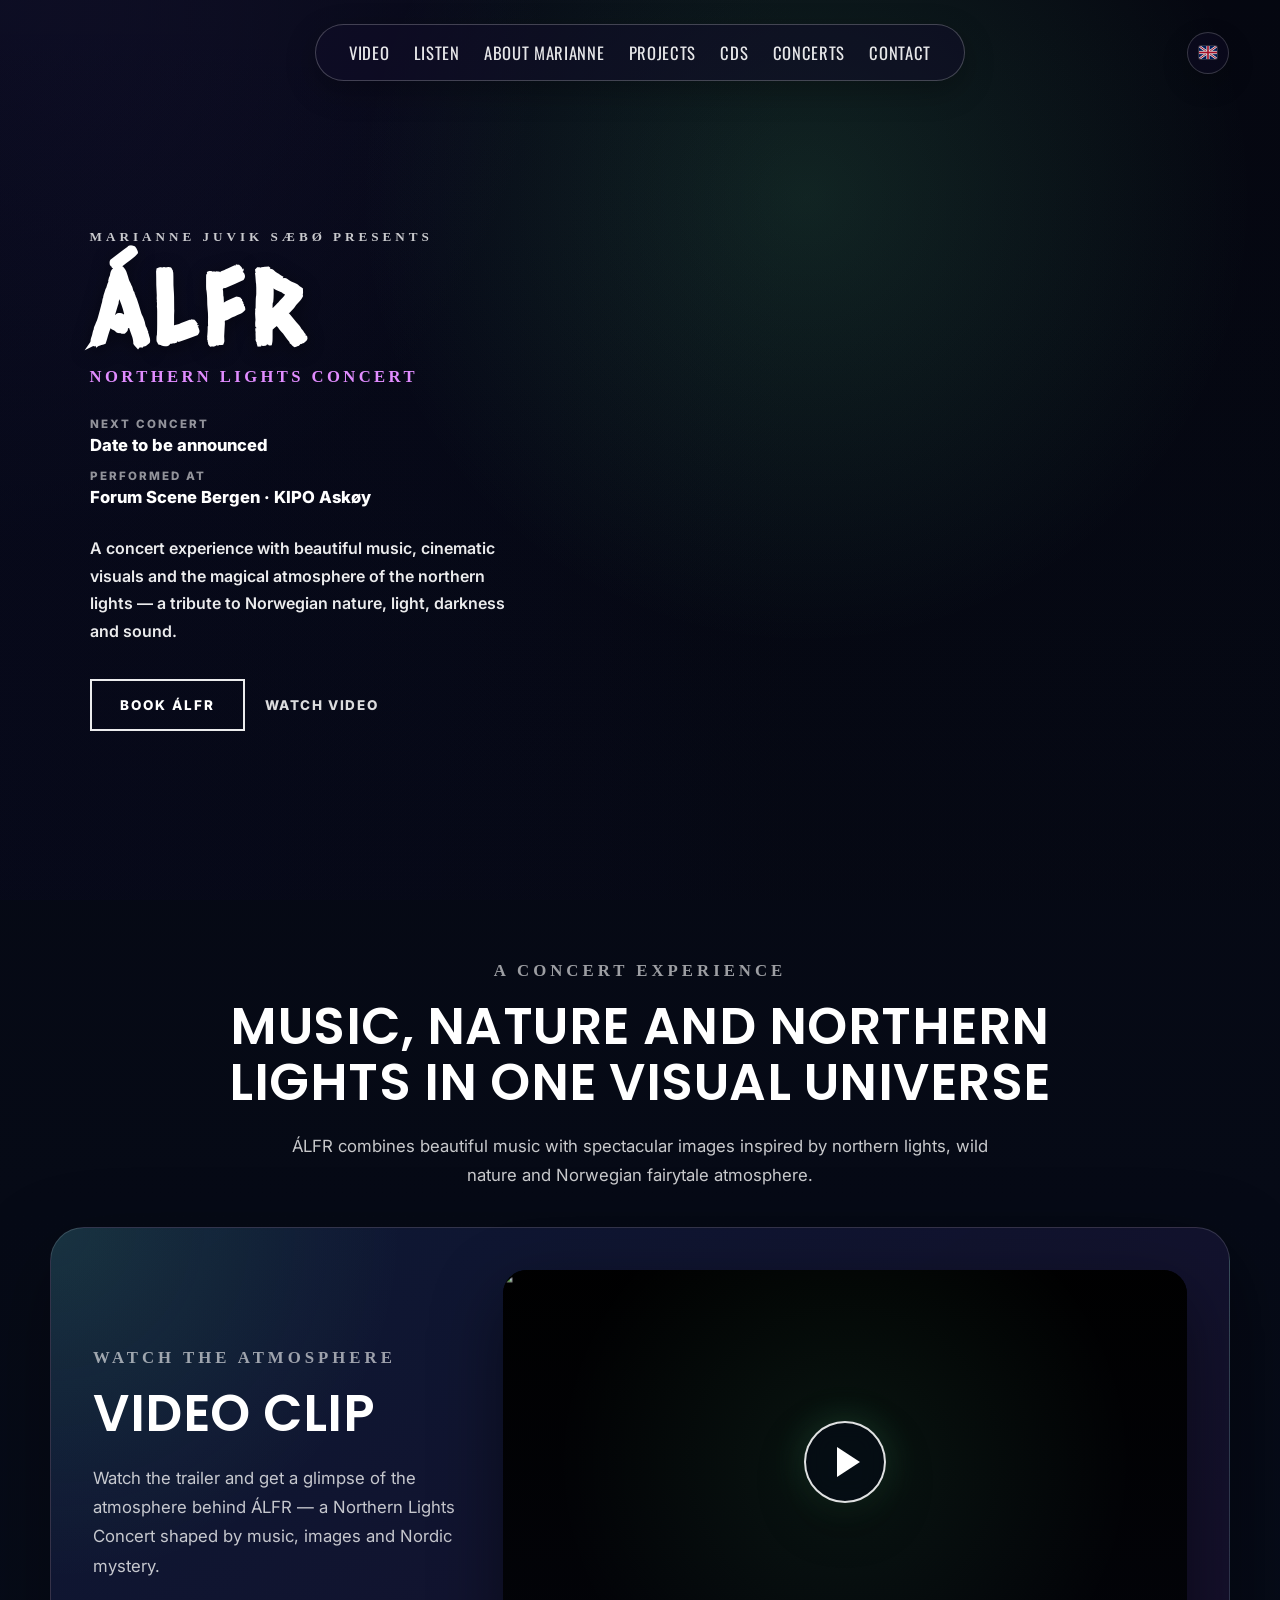
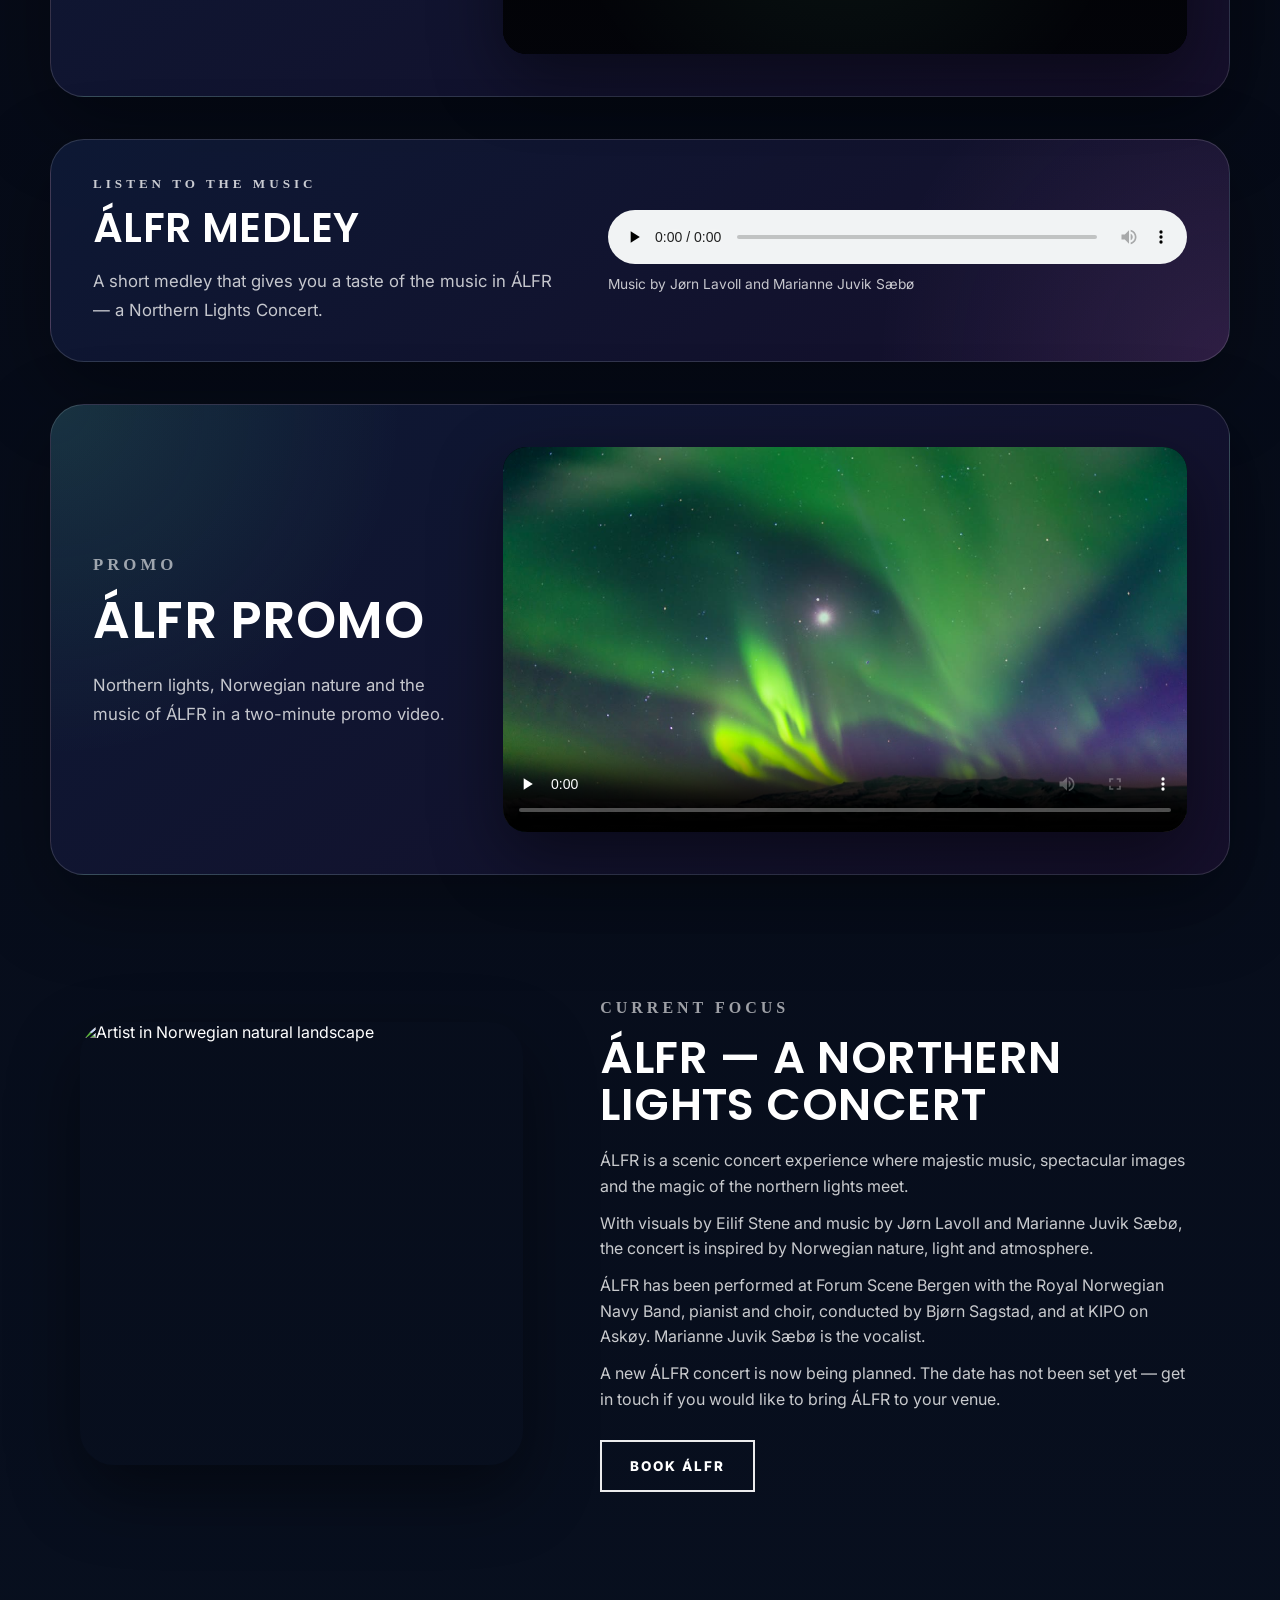
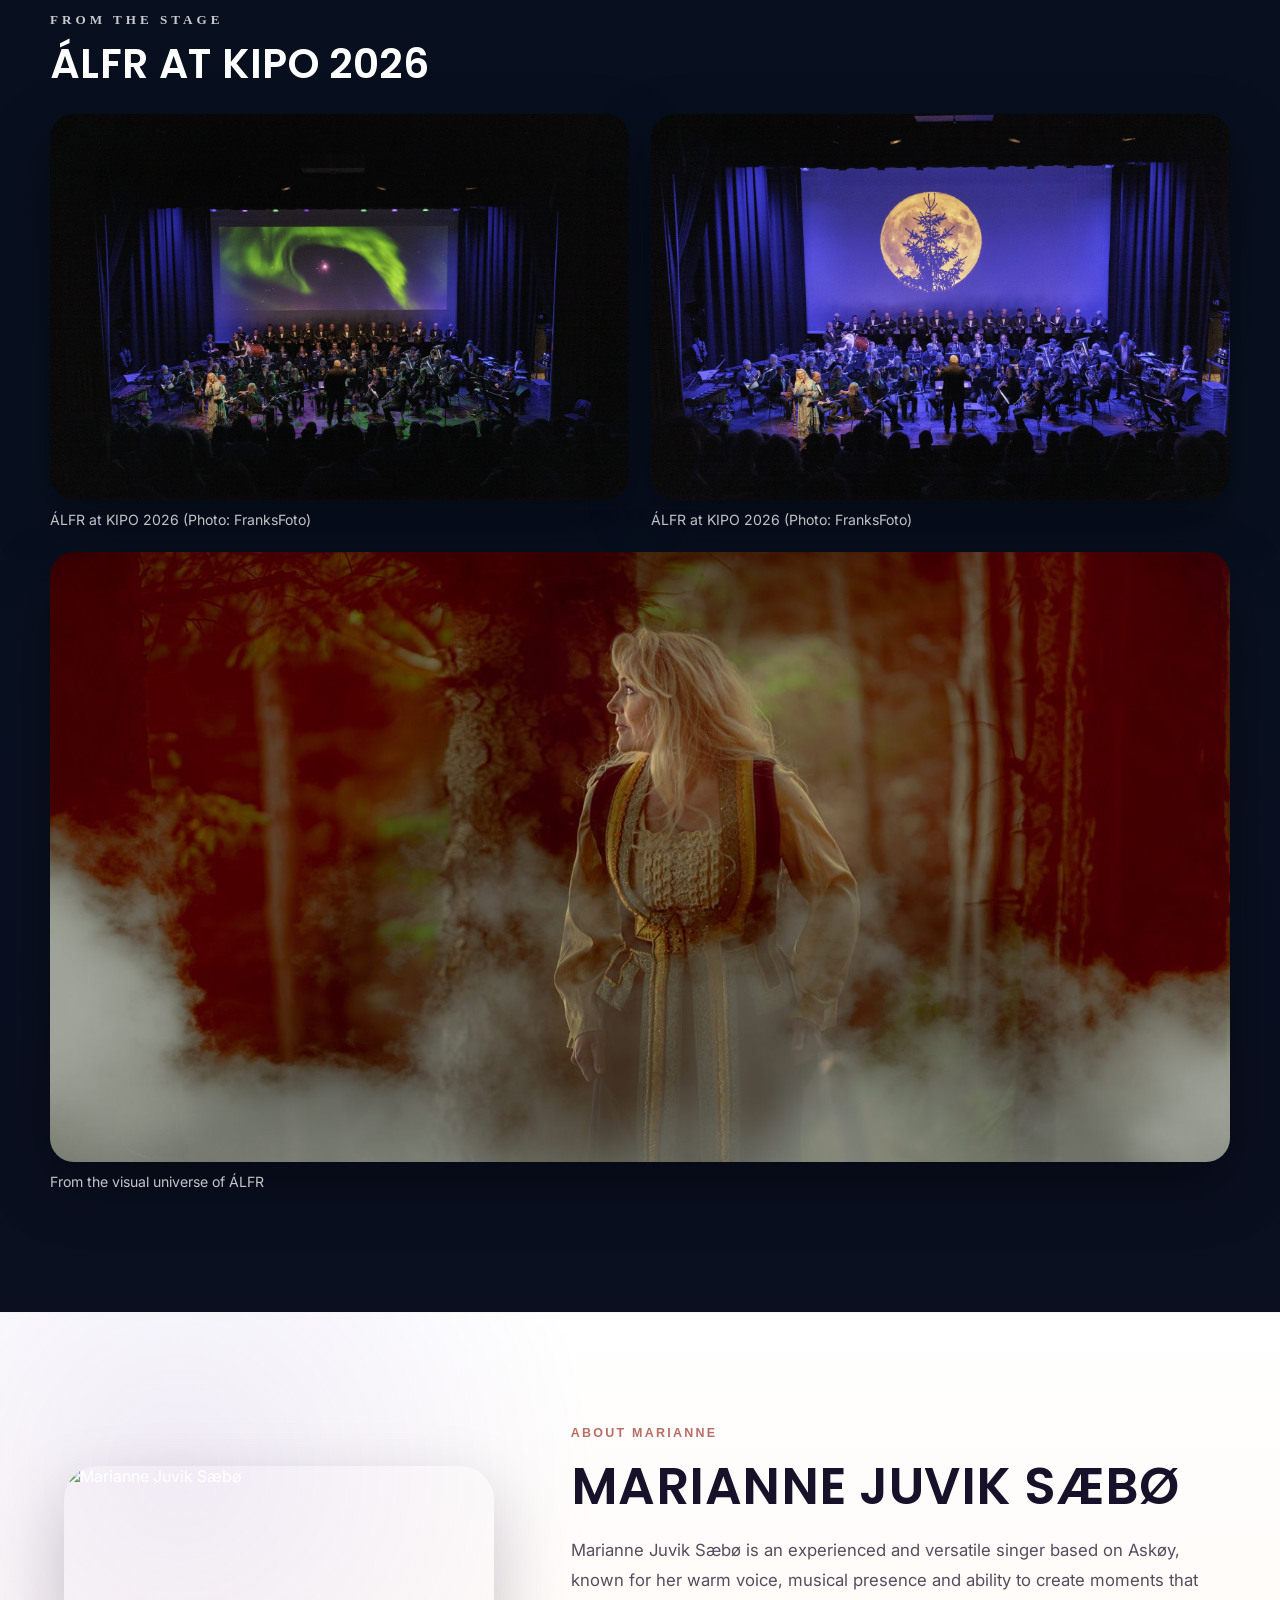
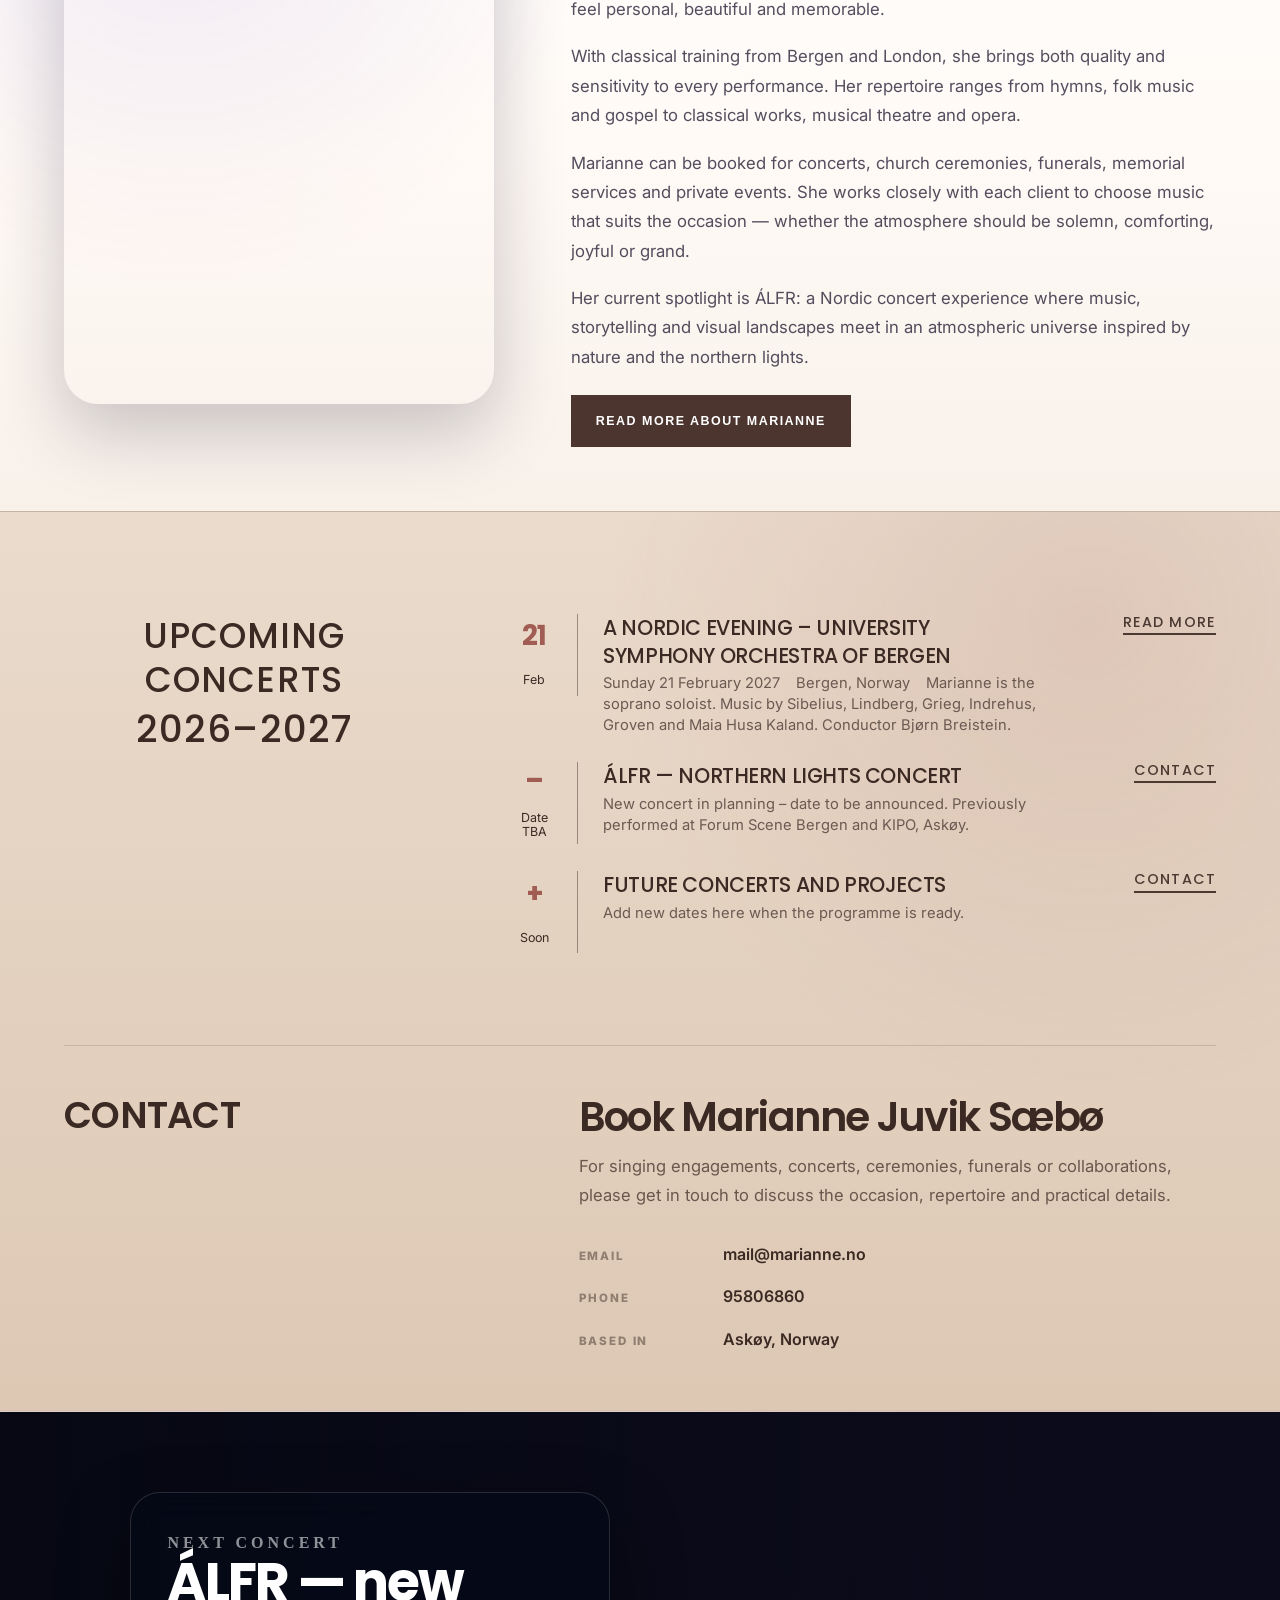
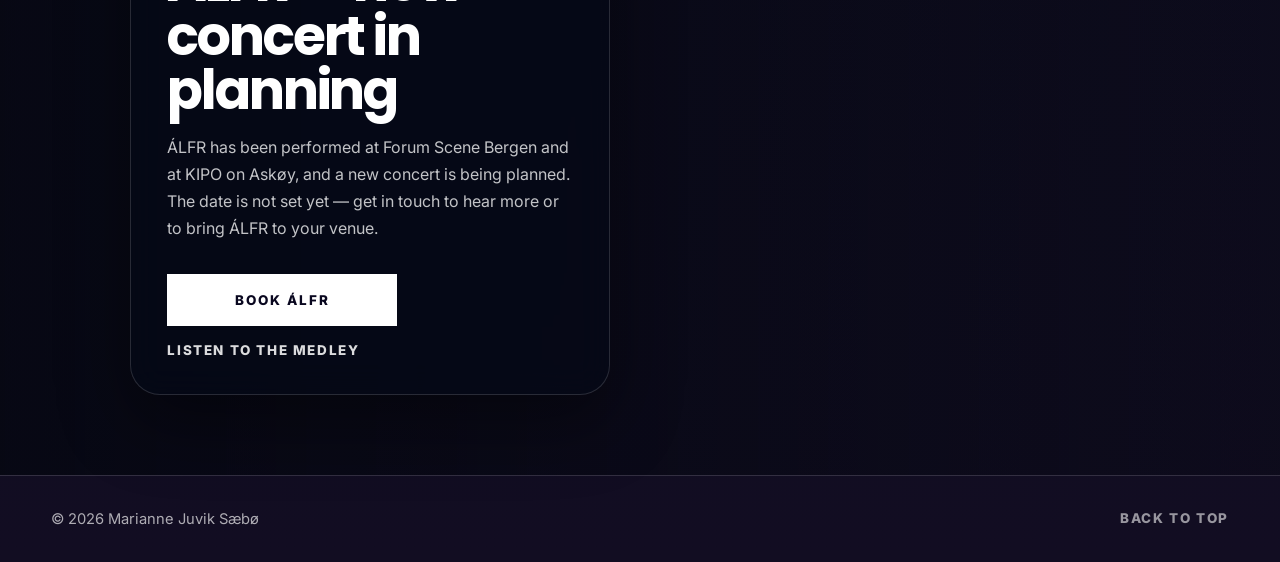
==== alfr.html @ 42e4742e "Lysere roségull på knappene i kommende konserter Co-Authored-By: Claude Opus 5.5 <noreply@anthropic." ====
<!DOCTYPE html>

<html lang="en">
<head>
  <meta charset="UTF-8" />
  <meta name="viewport" content="width=device-width, initial-scale=1.0" />

  <title>Marianne Juvik Sæbø | ÁLFR Northern Lights Concert</title>
  <meta
    name="description"
    content="The official home for Marianne Juvik Sæbø concerts and projects. Current focus: ÁLFR, a Northern Lights Concert – new concert in planning, date to be announced."
  />

  <link rel="canonical" href="https://camillasharkestad.github.io/nordlyskonsert-main/alfr.html" />
  <link rel="icon" href="favicon.svg?v=2" type="image/svg+xml" />
  <link rel="apple-touch-icon" href="https://res.cloudinary.com/ddr47lhck/image/upload/c_thumb,g_face,z_0.8,w_180,h_180,f_png/v1781169224/marianne_skwzxk.png" />

  <meta property="og:type" content="website" />
  <meta property="og:site_name" content="Marianne Juvik Sæbø" />
  <meta property="og:locale" content="en_GB" />
  <meta property="og:title" content="ÁLFR Northern Lights Concert | Marianne Juvik Sæbø" />
  <meta property="og:description" content="The official home for Marianne Juvik Sæbø concerts and projects. Current focus: ÁLFR, a Northern Lights Concert – new concert in planning, date to be announced." />
  <meta property="og:url" content="https://camillasharkestad.github.io/nordlyskonsert-main/alfr.html" />
  <meta property="og:image" content="https://res.cloudinary.com/ddr47lhck/image/upload/c_fill,g_auto,w_1200,h_630,f_jpg,q_auto/v1781020486/marianne_nluage.jpg" />
  <meta property="og:image:width" content="1200" />
  <meta property="og:image:height" content="630" />
  <meta property="og:image:alt" content="Marianne Juvik Sæbø in front of the northern lights" />
  <meta name="twitter:card" content="summary_large_image" />
  <meta name="twitter:title" content="ÁLFR Northern Lights Concert | Marianne Juvik Sæbø" />
  <meta name="twitter:description" content="The official home for Marianne Juvik Sæbø concerts and projects. Current focus: ÁLFR, a Northern Lights Concert – new concert in planning, date to be announced." />
  <meta name="twitter:image" content="https://res.cloudinary.com/ddr47lhck/image/upload/c_fill,g_auto,w_1200,h_630,f_jpg,q_auto/v1781020486/marianne_nluage.jpg" />

  <link rel="preconnect" href="https://fonts.googleapis.com" />
  <link rel="preconnect" href="https://fonts.gstatic.com" crossorigin />
  <link
    href="https://fonts.googleapis.com/css2?family=Caesar+Dressing&family=Cormorant+Garamond:wght@500;600;700&family=Inter:wght@400;500;600;700;800&family=Oswald:wght@400;500&family=Poppins:wght@400;500;600;700;800&display=swap"
    rel="stylesheet"
  />
  <link rel="stylesheet" href="style.css?v=20261017f" />

  <style>
    .mobile-index-logo {
      display: none;
    }

    @media (max-width: 760px) {
      html,
      body {
        margin: 0 !important;
        padding: 0 !important;
      }

      body {
        padding-top: 0 !important;
      }

      main#top {
        margin-top: 0 !important;
        padding-top: 0 !important;
      }

      .site-header {
        position: absolute !important;
        top: 0 !important;
        left: 0 !important;
        right: 0 !important;
        z-index: 1000 !important;
        height: 78px !important;
        min-height: 0 !important;
        margin: 0 !important;
        padding: 0 18px !important;
        display: flex !important;
        align-items: center !important;
        justify-content: center !important;
        background: transparent !important;
        background-color: transparent !important;
        background-image: none !important;
        border: 0 !important;
        border-top: 0 !important;
        border-bottom: 0 !important;
        box-shadow: none !important;
        backdrop-filter: none !important;
        -webkit-backdrop-filter: none !important;
      }

      .site-header::before,
      .site-header::after {
        display: none !important;
        content: none !important;
        background: none !important;
        border: 0 !important;
        box-shadow: none !important;
      }

      .brand {
        display: none !important;
      }

      .mobile-index-logo {
        display: block !important;
        position: absolute !important;
        left: 50% !important;
        top: 38px !important;
        transform: translate(-50%, -50%) !important;
        z-index: 1005 !important;
        color: #ffffff !important;
        font-family: Arial, Helvetica, sans-serif !important;
        font-size: 0.88rem !important;
        font-weight: 400 !important;
        letter-spacing: 0.36em !important;
        text-transform: uppercase !important;
        line-height: 1 !important;
        white-space: nowrap !important;
        text-decoration: none !important;
      }

      .nav-toggle {
        display: none !important;
      }

      .nav-toggle-label {
        position: absolute !important;
        left: 20px !important;
        right: auto !important;
        top: 38px !important;
        z-index: 1006 !important;
        width: 44px !important;
        height: 44px !important;
        transform: translateY(-50%) !important;
        display: grid !important;
        place-items: center !important;
        padding: 0 !important;
        margin: 0 !important;
        border: 0 !important;
        border-radius: 0 !important;
        background: transparent !important;
        background-color: transparent !important;
        box-shadow: none !important;
        backdrop-filter: none !important;
        -webkit-backdrop-filter: none !important;
        cursor: pointer !important;
      }

      .nav-toggle-label::before,
      .nav-toggle-label::after {
        display: none !important;
        content: none !important;
      }

      .nav-toggle-label span {
        position: absolute !important;
        display: block !important;
        width: 25px !important;
        height: 1.7px !important;
        margin: 0 !important;
        background: #ffffff !important;
        border-radius: 999px !important;
        transition: transform 0.24s ease, opacity 0.18s ease, background 0.18s ease !important;
      }

      .nav-toggle-label span:nth-child(1) {
        transform: translateY(-7px) !important;
      }

      .nav-toggle-label span:nth-child(2) {
        transform: translateY(0) !important;
      }

      .nav-toggle-label span:nth-child(3) {
        transform: translateY(7px) !important;
      }

      .hero {
        margin-top: 0 !important;
        padding-top: 0 !important;
        border-top: 0 !important;
      }

      .hero::before,
      .hero::after {
        top: 0 !important;
      }

      .site-header + main,
      .site-header + main .hero {
        margin-top: 0 !important;
        padding-top: 0 !important;
      }

      .nav {
        position: fixed !important;
        top: 0 !important;
        left: 0 !important;
        right: 0 !important;
        bottom: auto !important;
        z-index: 1003 !important;
        width: 100% !important;
        min-height: 100vh !important;
        padding: 106px 28px 40px !important;
        background: #fffaf6 !important;
        border: 0 !important;
        box-shadow: none !important;
        display: flex !important;
        flex-direction: column !important;
        gap: 4px !important;
        transform: translateX(-104%) !important;
        opacity: 0 !important;
        pointer-events: none !important;
        transition: transform 0.28s ease, opacity 0.28s ease !important;
      }

      .nav a {
        max-width: 620px !important;
        width: 100% !important;
        margin: 0 auto !important;
        padding: 15px 0 !important;
        color: #4d352f !important;
        font-family: Arial, Helvetica, sans-serif !important;
        font-size: 0.86rem !important;
        font-weight: 400 !important;
        letter-spacing: 0.18em !important;
        text-transform: uppercase !important;
        border-bottom: 1px solid rgba(77, 53, 47, 0.1) !important;
        text-decoration: none !important;
      }

      .nav a:hover {
        color: #b86e65 !important;
      }

      .nav-toggle:checked ~ .nav {
        transform: translateX(0) !important;
        opacity: 1 !important;
        pointer-events: auto !important;
      }

      .nav-toggle:checked + .nav-toggle-label span {
        background: #4d352f !important;
      }

      .nav-toggle:checked + .nav-toggle-label span:nth-child(1) {
        transform: translateY(0) rotate(45deg) !important;
      }

      .nav-toggle:checked + .nav-toggle-label span:nth-child(2) {
        opacity: 0 !important;
      }

      .nav-toggle:checked + .nav-toggle-label span:nth-child(3) {
        transform: translateY(0) rotate(-45deg) !important;
      }

      .nav-toggle:checked ~ .mobile-index-logo {
        color: #4d352f !important;
      }
    }

    @media (prefers-reduced-motion: reduce) {
      .nav,
      .nav-toggle-label span {
        transition: none !important;
      }
    }
  </style>

</head>

<body>
  <header class="site-header">
    <a href="#top" class="brand" aria-label="Marianne Juvik Sæbø home">
      <span class="brand-name">Marianne Juvik Sæbø</span>
      <span class="brand-tagline" data-i18n="brand.tagline">Concerts & Projects</span>
    </a>


<input
  type="checkbox"
  id="nav-toggle"
  class="nav-toggle"
  aria-label="Toggle navigation"
/>

<label for="nav-toggle" class="nav-toggle-label" aria-label="Open and close menu" data-i18n-attr="aria-label:nav.menu">
  <span></span>
  <span></span>
  <span></span>
</label>

<a href="#top" class="mobile-index-logo">Marianne</a>

<nav class="nav" aria-label="Main navigation">
  <a href="#video" data-i18n="nav.video">Video</a>
  <a href="#listen" data-i18n="nav.listen">Listen</a>
  <a href="om-marianne.html" data-i18n="nav.about">About Marianne</a>
  <a href="prosjekter.html" data-i18n="nav.projects">Projects</a>
  <a href="index.html#cd" data-i18n="nav.cds">CDs</a>
  <a href="#concerts" data-i18n="nav.concerts">Concerts</a>
  <a href="#contact" data-i18n="nav.contact">Contact</a>
  <div class="lang-switch" data-lang-switch></div>
</nav>


  </header>

  <main id="top">
    <section class="hero" aria-labelledby="hero-title">
      <div class="hero-overlay"></div>


  <div class="hero-panel">
    <p class="eyebrow" data-i18n="hero.eyebrow">Marianne Juvik Sæbø presents</p>
    <h1 id="hero-title">ÁLFR</h1>
    <p class="hero-subtitle" data-i18n="hero.subtitle">Northern Lights Concert</p>

    <dl class="event-meta" aria-label="Featured concert details">
      <div>
        <dt data-i18n="hero.date">Next concert</dt>
        <dd data-i18n="hero.dateValue">Date to be announced</dd>
      </div>

      <div>
        <dt data-i18n="hero.venue">Performed at</dt>
        <dd>Forum Scene Bergen · KIPO Askøy</dd>
      </div>
    </dl>

    <p class="hero-description" data-i18n="hero.description">
      A concert experience with beautiful music, cinematic visuals and the
      magical atmosphere of the northern lights — a tribute to Norwegian
      nature, light, darkness and sound.
    </p>

    <div class="hero-actions">
      <a href="#contact" class="button" data-i18n="cta.buy">Book ÁLFR</a>
      <a href="#video" class="text-link" data-i18n="hero.cta2">Watch video</a>
    </div>
  </div>
</section>

<section class="intro">
  <p class="section-kicker" data-i18n="intro.kicker">A concert experience</p>
  <h2 data-i18n="intro.title">Music, nature and northern lights in one visual universe</h2>
  <p data-i18n="intro.p">
    ÁLFR combines beautiful music with spectacular images inspired by
    northern lights, wild nature and Norwegian fairytale atmosphere.
  </p>
</section>

<section class="video-section" id="video">
  <div class="video-copy">
    <p class="section-kicker" data-i18n="video.kicker">Watch the atmosphere</p>
    <h2 data-i18n="video.title">Video clip</h2>
    <p data-i18n="video.p">
      Watch the trailer and get a glimpse of the atmosphere behind ÁLFR —
      a Northern Lights Concert shaped by music, images and Nordic mystery.
    </p>
  </div>

  <div class="video-frame video-frame-cover">
    <button
      class="video-poster"
      type="button"
      aria-label="Play ÁLFR video"
      data-i18n-attr="aria-label:video.play"
      data-video-src="https://player.vimeo.com/video/1200059531?badge=0&amp;autopause=0&amp;player_id=0&amp;app_id=58479&amp;autoplay=1"
    >
      <img
        src="https://res.cloudinary.com/ddr47lhck/image/upload/v1781068556/vzrdk-RU_oxdzzo.jpg"
        alt="ÁLFR video preview"
      />

      <span class="video-poster-overlay"></span>

      <span class="video-play-button" aria-hidden="true">
        <span></span>
      </span>
    </button>
  </div>
</section>

<section class="listen-section" id="listen" aria-labelledby="listen-title">
  <div class="listen-copy">
    <p class="section-kicker" data-i18n="listen.kicker">Listen to the music</p>
    <h2 id="listen-title" data-i18n="listen.title">ÁLFR medley</h2>
    <p data-i18n="listen.p">
      A short medley that gives you a taste of the music in ÁLFR — a Northern Lights Concert.
    </p>
  </div>

  <div class="listen-player">
    <audio controls preload="none" aria-label="ÁLFR medley" data-i18n-attr="aria-label:listen.label">
      <source src="media/alfr-medley.mp3" type="audio/mpeg" />
    </audio>
    <p class="listen-credit" data-i18n="listen.credit">Music by Jørn Lavoll and Marianne Juvik Sæbø</p>
  </div>
</section>

<section class="video-section video-section-promo" id="promo">
  <div class="video-copy">
    <p class="section-kicker" data-i18n="promo.kicker">Promo</p>
    <h2 data-i18n="promo.title">ÁLFR promo</h2>
    <p data-i18n="promo.p">
      Northern lights, Norwegian nature and the music of ÁLFR in a two-minute promo video.
    </p>
  </div>

  <div class="video-frame">
    <video controls preload="none" playsinline poster="images/alfr/alfr-promo-poster.jpg" aria-label="ÁLFR promo video" data-i18n-attr="aria-label:promo.label">
      <source src="media/alfr-promo.mp4" type="video/mp4" />
    </video>
  </div>
</section>

<section class="story" id="alfr">
  <div class="story-image">
    <img
      src="https://res.cloudinary.com/ddr47lhck/image/upload/v1781022045/517296206_10162813226630638_2905433184106180476_n_yg9gz9.jpg"
      alt="Artist in Norwegian natural landscape"
      loading="lazy"
    />
  </div>

  <div class="story-copy">
    <p class="section-kicker" data-i18n="story.kicker">Current focus</p>
    <h2 data-i18n="story.title">ÁLFR — a Northern Lights Concert</h2>

    <p data-i18n="story.p1">
      ÁLFR is a scenic concert experience where majestic music, spectacular
      images and the magic of the northern lights meet.
    </p>

    <p data-i18n="story.p2">
      With visuals by Eilif Stene and music by Jørn Lavoll and Marianne Juvik
      Sæbø, the concert is inspired by Norwegian nature, light and atmosphere.
    </p>

    <p data-i18n="story.p3">
      ÁLFR has been performed at Forum Scene Bergen with the Royal Norwegian
      Navy Band, pianist and choir, conducted by Bjørn Sagstad, and at KIPO on
      Askøy. Marianne Juvik Sæbø is the vocalist.
    </p>

    <p data-i18n="story.p4">
      A new ÁLFR concert is now being planned. The date has not been set yet —
      get in touch if you would like to bring ÁLFR to your venue.
    </p>

    <div class="hero-actions">
      <a href="#contact" class="button" data-i18n="cta.buy">Book ÁLFR</a>
    </div>
  </div>
</section>

<section class="alfr-gallery" id="gallery" aria-labelledby="gallery-title">
  <div class="alfr-gallery-head">
    <p class="section-kicker" data-i18n="gallery.kicker">From the stage</p>
    <h2 id="gallery-title" data-i18n="gallery.title">ÁLFR at KIPO 2026</h2>
  </div>

  <div class="alfr-gallery-grid">
    <figure>
      <img src="images/alfr/kipo-2026-nordlys.jpg" width="1600" height="1067" loading="lazy" decoding="async" alt="ÁLFR at KIPO: northern lights on the big screen above the band and choir" data-i18n-attr="alt:gallery.alt1" />
      <figcaption data-i18n="gallery.c1">ÁLFR at KIPO 2026 (Photo: FranksFoto)</figcaption>
    </figure>
    <figure>
      <img src="images/alfr/kipo-2026-mane.jpg" width="1600" height="1067" loading="lazy" decoding="async" alt="ÁLFR at KIPO: a full moon on the screen above the band and choir" data-i18n-attr="alt:gallery.alt2" />
      <figcaption data-i18n="gallery.c2">ÁLFR at KIPO 2026 (Photo: FranksFoto)</figcaption>
    </figure>
    <figure class="alfr-gallery-wide">
      <img src="images/alfr/alfr-skog.jpg" width="1600" height="828" loading="lazy" decoding="async" alt="Marianne Juvik Sæbø in a misty forest, from the visual universe of ÁLFR" data-i18n-attr="alt:gallery.alt3" />
      <figcaption data-i18n="gallery.c3">From the visual universe of ÁLFR</figcaption>
    </figure>
  </div>
</section>

<section class="about" id="about">
  <div class="about-image">
    <img
      src="https://res.cloudinary.com/ddr47lhck/image/upload/v1781082479/Marianne-Juvik-S%C3%A6b%C3%B8_e1zuak.jpg"
      alt="Marianne Juvik Sæbø"
      loading="lazy"
    />
  </div>

  <div class="about-copy">
    <p class="section-kicker" data-i18n="about.kicker">About Marianne</p>
    <h2>Marianne Juvik Sæbø</h2>

    <p data-i18n="about.p1">
      Marianne Juvik Sæbø is an experienced and versatile singer based on
      Askøy, known for her warm voice, musical presence and ability to
      create moments that feel personal, beautiful and memorable.
    </p>

    <p data-i18n="about.p2">
      With classical training from Bergen and London, she brings both quality and
      sensitivity to every performance. Her repertoire ranges from hymns, folk music
      and gospel to classical works, musical theatre and opera.
    </p>

    <p data-i18n="about.p3">
      Marianne can be booked for concerts, church ceremonies, funerals, memorial
      services and private events. She works closely with each client to choose music
      that suits the occasion — whether the atmosphere should be solemn, comforting,
      joyful or grand.
    </p>

    <p data-i18n="about.p4">
      Her current spotlight is ÁLFR: a Nordic concert experience where music,
      storytelling and visual landscapes meet in an atmospheric universe inspired by
      nature and the northern lights.
    </p>

    <div class="about-actions">
      <a href="om-marianne.html" class="button button-compact" data-i18n="about.cta">
        Read more about Marianne
      </a>
    </div>
  </div>
</section>

<section class="concerts" id="concerts">
  <style>
    #concerts {
      background:
        radial-gradient(circle at 85% 12%, rgba(161, 93, 83, 0.14), transparent 30rem),
        linear-gradient(180deg, #eadbcc 0%, #ddc8b4 100%);
      border-top: 1px solid rgba(77, 53, 47, 0.14);
      padding-top: clamp(4rem, 8vw, 7rem);
      padding-bottom: clamp(2.5rem, 4vw, 3.5rem);
    }

    #concerts .concerts-layout {
      max-width: 1280px;
      margin: 0 auto;
      display: grid;
      grid-template-columns: 360px minmax(0, 1fr);
      gap: clamp(3rem, 7vw, 7rem);
      align-items: start;
    }

    #concerts .concerts-heading {
      margin: 0;
      text-align: center;
    }

    #concerts .concerts-heading .section-kicker {
      display: none;
    }

    #concerts .concerts-heading h2 {
      margin: 0;
      font-family: "Poppins", sans-serif;
      font-size: clamp(1.8rem, 3vw, 2.2rem);
      line-height: 1.25;
      font-weight: 500;
      letter-spacing: 0.03em;
      text-transform: uppercase;
      color: #3b2a24;
    }

    #concerts .concerts-heading h2 span {
      display: block;
      margin-top: 0.25rem;
      font-size: clamp(1.9rem, 3vw, 2.35rem);
      font-weight: 500;
    }

    #concerts .concerts-heading p {
      display: none;
    }

    #concerts .event-list {
      display: block;
      margin: 0;
    }

    #concerts .event-item {
      display: grid;
      grid-template-columns: 64px minmax(0, 1fr) 150px;
      gap: 1.6rem;
      align-items: start;
      margin: 0 0 1.6rem;
      padding: 0 0 0.1rem;
      border: 0;
      border-radius: 0;
      background: transparent;
      box-shadow: none;
    }

    #concerts .event-date-box {
      width: auto;
      height: auto;
      min-width: 0;
      padding: 0 1.35rem 0 0;
      border: 0;
      border-right: 1px solid rgba(59, 42, 36, 0.45);
      border-radius: 0;
      background: transparent;
      color: #3b2a24;
      text-align: center;
      line-height: 1;
    }

    #concerts .event-date-box span {
      display: block;
      margin: 0;
      font-family: "Poppins", sans-serif;
      font-size: 1.7rem;
      line-height: 0.95;
      font-weight: 700;
      letter-spacing: -0.04em;
      color: #a15d53;
    }

    #concerts .event-date-box small {
      display: block;
      margin-top: 0.35rem;
      font-size: 0.78rem;
      line-height: 1.1;
      font-weight: 400;
      letter-spacing: 0;
      text-transform: none;
      color: #3b2a24;
    }

    #concerts .event-info .event-type {
      display: none;
    }

    #concerts .event-info h3 {
      margin: 0 0 0.25rem;
      font-family: "Poppins", sans-serif;
      font-size: clamp(1.05rem, 1.6vw, 1.28rem);
      line-height: 1.35;
      font-weight: 500;
      letter-spacing: -0.02em;
      text-transform: uppercase;
      color: #3b2a24;
    }

    #concerts .event-info p {
      margin: 0;
      font-size: 0.92rem;
      line-height: 1.4;
      color: #6b5a52;
    }

    #concerts .event-link {
      justify-self: end;
      align-self: start;
      margin-top: 0.05rem;
      padding-bottom: 0.25rem;
      border-bottom: 2px solid #3b2a24;
      font-family: "Poppins", sans-serif;
      font-size: 0.9rem;
      line-height: 1;
      font-weight: 500;
      letter-spacing: 0.08em;
      text-transform: uppercase;
      color: #3b2a24;
      white-space: nowrap;
    }

    #concerts .event-link:hover {
      color: #a15d53;
      border-bottom-color: #a15d53;
    }

    #concerts .concert-contact {
      max-width: 1180px;
      margin: clamp(3rem, 5vw, 4rem) auto 0;
      padding-top: clamp(2rem, 4vw, 3rem);
      border-top: 1px solid rgba(77, 53, 47, 0.18);
      display: grid;
      grid-template-columns: 0.8fr 1.2fr;
      gap: clamp(2.5rem, 7vw, 6rem);
      align-items: start;
    }

    #concerts .concert-contact-heading {
      text-align: left;
    }

    #concerts .concert-contact-heading h2 {
      margin: 0;
      font-family: "Poppins", sans-serif;
      font-size: clamp(1.6rem, 3vw, 2.3rem);
      line-height: 1.15;
      font-weight: 600;
      letter-spacing: -0.02em;
      text-transform: uppercase;
      color: #3b2a24;
    }

    #concerts .concert-contact-heading p {
      display: block;
      max-width: 300px;
      margin: 1rem 0 0;
      font-size: 0.95rem;
      line-height: 1.7;
      color: rgba(59, 42, 36, 0.62);
    }

    #concerts .concert-contact-card {
      padding: 0;
      border: 0;
      border-radius: 0;
      background: transparent;
      box-shadow: none;
      color: #3b2a24;
    }

    #concerts .concert-contact-card::before {
      display: none;
    }

    #concerts .contact-label {
      margin: 0 0 0.9rem;
      font-size: 0.72rem;
      font-weight: 800;
      letter-spacing: 0.22em;
      text-transform: uppercase;
      color: #a15d53;
    }

    #concerts .concert-contact-card h3 {
      margin: 0 0 0.8rem;
      max-width: 680px;
      font-family: "Poppins", sans-serif;
      font-size: clamp(1.8rem, 3.2vw, 3rem);
      line-height: 1.12;
      font-weight: 600;
      letter-spacing: -0.04em;
      color: #3b2a24;
    }

    #concerts .concert-contact-card p {
      max-width: 700px;
      margin: 0 0 1.4rem;
      font-size: clamp(1rem, 1.3vw, 1.08rem);
      line-height: 1.75;
      color: rgba(59, 42, 36, 0.72);
    }

    #concerts .contact-lines {
      display: grid;
      gap: 0;
      border-top: 1px solid rgba(59, 42, 36, 0.14);
    }

    #concerts .contact-line {
      display: grid;
      grid-template-columns: 120px minmax(0, 1fr);
      gap: 1.5rem;
      align-items: baseline;
      padding: 0.7rem 0;
      border-bottom: 1px solid rgba(59, 42, 36, 0.14);
      background: transparent;
      border-radius: 0;
    }

    #concerts .contact-line strong {
      margin: 0;
      font-size: 0.72rem;
      font-weight: 800;
      text-transform: uppercase;
      letter-spacing: 0.16em;
      color: rgba(59, 42, 36, 0.48);
    }

    #concerts .contact-line a,
    #concerts .contact-line span {
      font-size: 1rem;
      font-weight: 600;
      color: #3b2a24;
    }

    #concerts .contact-line a {
      border-bottom: 1px solid currentColor;
    }

    .atmosphere {
      margin-top: 0;
    }

    .atmosphere .atmosphere-card {
      text-align: left;
    }

    .atmosphere .section-kicker {
      color: rgba(255, 255, 255, 0.72);
    }

    .atmosphere-card h2 {
      margin-bottom: 1rem;
      font-size: clamp(2.2rem, 4.2vw, 3.6rem);
      line-height: 1;
      letter-spacing: -0.04em;
      color: white;
    }

    .atmosphere-card p {
      max-width: 680px;
    }

    .alfr-final-actions {
      display: flex;
      flex-wrap: wrap;
      align-items: center;
      gap: 1rem;
      margin-top: 2rem;
    }

    .alfr-final-actions .button {
      background: white;
      color: #09071f;
    }

    .alfr-final-actions .button:hover {
      background: var(--purple);
      color: white;
    }

    .alfr-final-actions .text-link {
      color: white;
    }

    @media (max-width: 900px) {
      #concerts .concerts-layout,
      #concerts .concert-contact {
        grid-template-columns: 1fr;
        gap: 3rem;
      }

      #concerts .concerts-heading,
      #concerts .concert-contact-heading {
        text-align: left;
        justify-content: flex-start;
      }

      #concerts .concert-contact-heading h2 {
        max-width: none;
      }
    }

    @media (max-width: 640px) {
      #concerts .event-item {
        grid-template-columns: 58px minmax(0, 1fr);
        gap: 1rem;
        margin-bottom: 2rem;
      }

      #concerts .event-date-box {
        padding-right: 0.8rem;
      }

      #concerts .event-date-box span {
        font-size: 1.45rem;
      }

      #concerts .event-date-box small {
        font-size: 0.72rem;
      }

      #concerts .event-link {
        grid-column: 2;
        justify-self: start;
        margin-top: 0.45rem;
      }

      #concerts .contact-line {
        grid-template-columns: 1fr;
        gap: 0.3rem;
      }
    }
  </style>

  <div class="concerts-layout">
    <div class="concerts-heading">
      <p class="section-kicker">Concerts & assignments</p>
      <h2 data-i18n="concerts.title" data-i18n-html>
        Upcoming concerts
        <span>2026–2027</span>
      </h2>
      <p>
        This section is ready for Marianne’s future concerts, commissioned
        performances, collaborations and special projects. Until the full
        overview is available, ÁLFR remains the highlighted event.
      </p>
    </div>

    <div class="event-list" aria-label="Concert list">
      <article class="event-item">
        <div class="event-date-box">
          <span>21</span>
          <small data-i18n="event3.month">Feb</small>
        </div>

        <div class="event-info">
          <p class="event-type">Soloist</p>
          <h3 data-i18n="event3.title">A Nordic Evening – University Symphony Orchestra of Bergen</h3>
          <p data-i18n="event3.p" data-i18n-html>Sunday 21 February 2027 &nbsp;&nbsp; Bergen, Norway &nbsp;&nbsp; Marianne is the soprano soloist. Music by Sibelius, Lindberg, Grieg, Indrehus, Groven and Maia Husa Kaland. Conductor Bjørn Breistein.</p>
        </div>

        <a href="https://www.uso-bergen.no/usoMainP.htm" target="_blank" rel="noopener" class="event-link" data-i18n="event3.cta">Read more</a>
      </article>

      <article class="event-item event-item-featured">
        <div class="event-date-box event-date-box-empty">
          <span>–</span>
          <small data-i18n="event1.month">Date TBA</small>
        </div>

        <div class="event-info">
          <p class="event-type">Featured concert</p>
          <h3 data-i18n="event1.title">ÁLFR — Northern Lights Concert</h3>
          <p data-i18n="event1.p" data-i18n-html>New concert in planning – date to be announced. Previously performed at Forum Scene Bergen and KIPO, Askøy.</p>
        </div>

        <a href="#contact" class="event-link" data-i18n="event1.cta">Contact</a>
      </article>

      <article class="event-item event-item-muted">
        <div class="event-date-box event-date-box-empty">
          <span>+</span>
          <small data-i18n="event2.month">Soon</small>
        </div>

        <div class="event-info">
          <p class="event-type">More dates</p>
          <h3 data-i18n="event2.title">Future concerts and projects</h3>
          <p data-i18n="event2.p">Add new dates here when the programme is ready.</p>
        </div>

        <a href="#contact" class="event-link" data-i18n="event2.cta">Contact</a>
      </article>
    </div>
  </div>

  <div class="concert-contact" id="contact">
    <div class="concert-contact-heading">
      <h2 data-i18n="contact.title">Contact</h2>
    </div>

    <div class="concert-contact-card">
      <h3 data-i18n="contact.h3">Book Marianne Juvik Sæbø</h3>

      <p data-i18n="contact.p">
        For singing engagements, concerts, ceremonies, funerals or collaborations,
        please get in touch to discuss the occasion, repertoire and practical details.
      </p>

      <div class="contact-lines">
        <div class="contact-line">
          <strong data-i18n="contact.email">Email</strong>
          <a href="mailto:mail@marianne.no">mail@marianne.no</a>
        </div>

        <div class="contact-line">
          <strong data-i18n="contact.phone">Phone</strong>
          <a href="tel:95806860">95806860</a>
        </div>

        <div class="contact-line">
          <strong data-i18n="contact.based">Based in</strong>
          <span data-i18n="contact.basedValue">Askøy, Norway</span>
        </div>
      </div>
    </div>
  </div>
</section>

<section class="atmosphere" id="alfr-ticket" aria-labelledby="atmosphere-title">
  <div class="atmosphere-card">
    <p class="section-kicker" data-i18n="ticket.kicker">Next concert</p>
    <h2 id="atmosphere-title" data-i18n="ticket.title">ÁLFR — new concert in planning</h2>
    <p data-i18n="ticket.p">
      ÁLFR has been performed at Forum Scene Bergen and at KIPO on Askøy, and a
      new concert is being planned. The date is not set yet — get in touch to
      hear more or to bring ÁLFR to your venue.
    </p>

    <div class="alfr-final-actions">
      <a href="#contact" class="button button-large" data-i18n="cta.buy">Book ÁLFR</a>
      <a href="#listen" class="text-link" data-i18n="ticket.link">Listen to the medley</a>
    </div>
  </div>
</section>

  </main>

  <footer class="site-footer">
    <p>© 2026 Marianne Juvik Sæbø</p>
    <a href="#top" data-i18n="footer.top">Back to top</a>
  </footer>

  <script>
    document.querySelectorAll(".video-poster").forEach(function (poster) {
      poster.addEventListener("click", function () {
        var iframe = document.createElement("iframe");

        iframe.src = poster.getAttribute("data-video-src");
        iframe.title = "Alfr 15 songen fra farne tider";
        iframe.allow = "autoplay; fullscreen; picture-in-picture; clipboard-write; encrypted-media; web-share";
        iframe.referrerPolicy = "strict-origin-when-cross-origin";
        iframe.allowFullscreen = true;

        var videoFrame = poster.closest(".video-frame");
        videoFrame.innerHTML = "";
        videoFrame.appendChild(iframe);
      });
    });

    var navToggle = document.getElementById("nav-toggle");
    var navLinks = document.querySelectorAll(".nav a");

    navLinks.forEach(function (link) {
      link.addEventListener("click", function () {
        navToggle.checked = false;
      });
    });

    document.addEventListener("keydown", function (event) {
      if (event.key === "Escape") {
        navToggle.checked = false;
      }
    });
  </script>

  <script src="lang-alfr.js?v=20261017f"></script>
  <script src="i18n.js?v=20261017f"></script>
</body>
</html>
---- style.css ----
* {
  box-sizing: border-box;
  margin: 0;
  padding: 0;
  }

:root {
--dark: #050711;
--midnight: #0b1630;
--deep-blue: #081020;
--violet: #6f4fc0;
--purple: #6f4fc0;
--violet-deep: #47306f;
--violet-soft: rgba(148, 105, 220, 0.34);
--green: #67f3a2;
--green-deep: #27885b;
--pink: #e18cff;
--ice: #dff8ff;
--white: #ffffff;
--muted-white: rgba(255, 255, 255, 0.76);
--line: rgba(255, 255, 255, 0.14);
--glass: rgba(5, 9, 24, 0.58);

--about-light: #fffaf6;
--about-light-2: #f8f1ea;
--about-light-3: #f3eadf;
--about-text: #171129;
--about-muted: rgba(23, 17, 41, 0.74);

--light-line: rgba(111, 79, 192, 0.14);
--light-shadow: rgba(53, 35, 90, 0.12);

--hero-img: url("https://res.cloudinary.com/ddr47lhck/image/upload/v1781020486/marianne_nluage.jpg");
--forest-img: url("https://res.cloudinary.com/ddr47lhck/image/upload/v1781068556/vzrdk-RU_oxdzzo.jpg");
}

html {
scroll-behavior: smooth;
}

body {
min-width: 320px;
font-family: "Inter", Arial, sans-serif;
color: var(--white);
background:
radial-gradient(circle at top left, rgba(98, 72, 170, 0.28), transparent 34rem),
linear-gradient(180deg, #050711 0%, #081020 52%, #120d22 100%);
}

img,
video,
iframe {
max-width: 100%;
display: block;
}

a {
color: inherit;
}

/* HEADER DESKTOP */

.site-header {
position: fixed;
z-index: 20;
top: 0;
left: 0;
width: 100%;
padding: 22px clamp(22px, 4vw, 64px);
display: flex;
justify-content: space-between;
align-items: center;
gap: 24px;
pointer-events: none;
}

.brand,
.nav a {
pointer-events: auto;
}

.brand {
display: grid;
gap: 3px;
text-decoration: none;
text-shadow: 0 2px 20px rgba(0, 0, 0, 0.55);
}

.brand-name {
font-family: Georgia, "Times New Roman", serif;
font-size: clamp(1.2rem, 2vw, 1.5rem);
font-weight: 400;
letter-spacing: -0.03em;
line-height: 1.1;
}

.brand-tagline {
margin-top: 2px;
font-size: 0.62rem;
font-weight: 600;
letter-spacing: 2.4px;
text-transform: uppercase;
opacity: 0.78;
}

.nav {
display: flex;
align-items: center;
gap: 22px;
padding: 12px 0;
text-shadow: 0 2px 14px rgba(0, 0, 0, 0.55);
}

.nav a {
white-space: nowrap;
font-size: 0.78rem;
font-weight: 800;
text-decoration: none;
text-transform: uppercase;
letter-spacing: 1.7px;
opacity: 0.84;
transition: opacity 0.2s ease;
}

.nav a:hover {
opacity: 1;
}

.nav-toggle,
.nav-toggle-label,
.mobile-index-logo {
display: none;
}

/* HERO */

.hero {
position: relative;
min-height: 100vh;
background:
linear-gradient(to right, rgba(5, 7, 17, 0.16), rgba(5, 7, 17, 0.02)),
var(--hero-img);
background-size: cover;
background-position: center right;
display: flex;
align-items: stretch;
overflow: hidden;
}

.hero-overlay {
position: absolute;
inset: 0;
background:
radial-gradient(circle at 63% 22%, rgba(103, 243, 162, 0.12), transparent 28rem),
linear-gradient(to bottom, rgba(0, 0, 0, 0.03), rgba(5, 7, 17, 0.22));
pointer-events: none;
}

.hero-panel {
position: relative;
z-index: 2;
width: 34%;
min-width: 370px;
max-width: 500px;
min-height: 100vh;
padding: 108px 48px 62px;
background:
radial-gradient(circle at 50% 42%, rgba(177, 128, 255, 0.38), transparent 58%),
linear-gradient(180deg, rgba(97, 70, 162, 0.84), rgba(27, 42, 84, 0.88), rgba(104, 75, 157, 0.82));
box-shadow:
0 0 70px rgba(129, 87, 218, 0.38),
inset -1px 0 0 rgba(255, 255, 255, 0.12);
backdrop-filter: blur(4px);
display: flex;
flex-direction: column;
justify-content: center;
}

.eyebrow,
.section-kicker {
font-family: "Cinzel", serif;
text-transform: uppercase;
letter-spacing: 4px;
font-size: 0.82rem;
font-weight: 700;
opacity: 0.78;
}

.eyebrow {
margin-bottom: 18px;
}

h1 {
font-family: "Caesar Dressing", serif;
font-size: clamp(5rem, 8vw, 7.4rem);
line-height: 0.86;
letter-spacing: 5px;
color: var(--white);
margin-bottom: 16px;
text-shadow: 0 4px 18px rgba(0, 0, 0, 0.42);
}

.hero h1 {
font-family: "Caesar Dressing", serif;
}

.hero-subtitle {
font-family: "Cinzel", serif;
color: var(--pink);
text-transform: uppercase;
letter-spacing: 3.4px;
font-size: 1.04rem;
font-weight: 700;
margin-bottom: 30px;
}

.event-meta {
display: grid;
gap: 14px;
margin-bottom: 28px;
}

.event-meta div {
display: grid;
gap: 4px;
}

.event-meta dt {
color: rgba(255, 255, 255, 0.56);
font-size: 0.72rem;
font-weight: 800;
text-transform: uppercase;
letter-spacing: 2px;
}

.event-meta dd {
font-size: 1.04rem;
font-weight: 800;
}

.hero-description {
max-width: 340px;
margin-bottom: 34px;
color: rgba(255, 255, 255, 0.92);
font-size: 1rem;
font-weight: 600;
line-height: 1.72;
}

.hero-actions,
.ticket-actions {
display: flex;
align-items: center;
gap: 20px;
flex-wrap: wrap;
}

.button {
display: inline-flex;
justify-content: center;
align-items: center;
width: fit-content;
min-height: 52px;
padding: 15px 28px;
border: 2px solid rgba(255, 255, 255, 0.92);
color: var(--white);
text-decoration: none;
text-transform: uppercase;
letter-spacing: 2px;
font-size: 0.84rem;
font-weight: 800;
transition: 0.2s ease;
}

.button:hover {
background: var(--white);
color: #47306f;
transform: translateY(-1px);
}

.button-compact {
min-height: 46px;
padding: 12px 22px;
font-size: 0.78rem;
}

.button-large {
min-width: 230px;
}

.text-link,
.event-link,
.site-footer a {
font-weight: 800;
text-decoration: none;
text-transform: uppercase;
letter-spacing: 1.6px;
font-size: 0.84rem;
opacity: 0.86;
}

.text-link:hover,
.event-link:hover,
.site-footer a:hover {
opacity: 1;
}

.button:focus-visible,
.text-link:focus-visible,
.nav a:focus-visible,
.brand:focus-visible,
.event-link:focus-visible,
.site-footer a:focus-visible {
outline: 3px solid var(--green);
outline-offset: 4px;
}

/* INTRO */

.intro {
max-width: 900px;
margin: 0 auto;
padding: 56px 28px 36px;
text-align: center;
}

.intro .section-kicker {
color: rgba(255, 255, 255, 0.78);
}

.intro h2 {
font-family: "Poppins", "Inter", Arial, sans-serif;
font-size: clamp(2rem, 4vw, 4rem);
line-height: 1.08;
margin-top: 14px;
margin-bottom: 22px;
font-weight: 600;
text-transform: uppercase;
letter-spacing: 0.01em;
color: var(--white);
}

.intro p {
color: rgba(255, 255, 255, 0.78);
line-height: 1.75;
font-size: 1.05rem;
}

.intro p:not(.section-kicker) {
max-width: 720px;
margin-left: auto;
margin-right: auto;
}

/* VIDEO */

.video-section {
width: min(1180px, calc(100% - 44px));
margin: 0 auto;
padding: 42px;
border: 1px solid var(--line);
border-radius: 34px;
background:
radial-gradient(circle at top left, rgba(103, 243, 162, 0.12), transparent 22rem),
linear-gradient(145deg, rgba(15, 27, 57, 0.86), rgba(24, 16, 45, 0.88));
box-shadow: 0 28px 80px rgba(0, 0, 0, 0.34);
display: grid;
grid-template-columns: 0.7fr 1.3fr;
gap: 42px;
align-items: center;
}

.video-copy h2 {
font-family: "Poppins", "Inter", Arial, sans-serif;
font-size: clamp(2rem, 4vw, 4rem);
line-height: 1.08;
margin-top: 14px;
margin-bottom: 22px;
font-weight: 600;
text-transform: uppercase;
letter-spacing: 0.01em;
}

.video-copy p {
color: var(--muted-white);
line-height: 1.75;
font-size: 1.05rem;
}

.video-frame {
width: 100%;
max-width: 820px;
justify-self: end;
position: relative;
aspect-ratio: 16 / 9;
border-radius: 24px;
overflow: hidden;
background: #000;
box-shadow: 0 24px 70px rgba(0, 0, 0, 0.46);
}

.video-frame iframe,
.video-frame video {
width: 100%;
height: 100%;
max-width: 100%;
border: 0;
display: block;
object-fit: contain;
}

.video-frame-cover {
position: relative;
background: #000;
}

.video-poster {
position: absolute;
inset: 0;
width: 100%;
height: 100%;
padding: 0;
border: 0;
background: #000;
cursor: pointer;
overflow: hidden;
}

.video-poster img {
width: 100%;
height: 100%;
object-fit: cover;
object-position: center;
display: block;
transform: scale(1.02);
transition: transform 0.35s ease, filter 0.35s ease;
}

.video-poster:hover img {
transform: scale(1.06);
filter: brightness(1.08);
}

.video-poster-overlay {
position: absolute;
inset: 0;
background:
radial-gradient(circle at center, rgba(103, 243, 162, 0.08), transparent 18rem),
linear-gradient(to bottom, rgba(5, 7, 17, 0.05), rgba(5, 7, 17, 0.52));
pointer-events: none;
}

.video-play-button {
position: absolute;
left: 50%;
top: 50%;
width: 82px;
height: 82px;
transform: translate(-50%, -50%);
border: 2px solid rgba(255, 255, 255, 0.88);
border-radius: 999px;
background: rgba(5, 9, 24, 0.58);
backdrop-filter: blur(12px);
display: grid;
place-items: center;
box-shadow:
0 18px 46px rgba(0, 0, 0, 0.42),
0 0 38px rgba(103, 243, 162, 0.18);
transition: transform 0.25s ease, background 0.25s ease;
}

.video-poster:hover .video-play-button {
transform: translate(-50%, -50%) scale(1.06);
background: rgba(111, 79, 192, 0.72);
}

.video-play-button span {
width: 0;
height: 0;
margin-left: 6px;
border-top: 15px solid transparent;
border-bottom: 15px solid transparent;
border-left: 23px solid white;
}

.video-frame iframe {
position: absolute;
inset: 0;
width: 100%;
height: 100%;
}

/* STORY */

.story {
width: min(1120px, calc(100% - 44px));
margin: 120px auto;
display: grid;
grid-template-columns: 0.85fr 1.15fr;
gap: clamp(34px, 6vw, 82px);
align-items: center;
}

.story-image {
border-radius: 34px;
overflow: hidden;
box-shadow: 0 28px 70px rgba(0, 0, 0, 0.42);
}

.story-image img {
width: 100%;
aspect-ratio: 1 / 1;
object-fit: cover;
}

.story-copy {
max-width: 720px;
}

.story-copy .section-kicker {
color: rgba(255, 255, 255, 0.78);
}

.story-copy h2 {
font-family: "Poppins", "Inter", Arial, sans-serif;
font-size: clamp(2.1rem, 3.5vw, 3.6rem);
line-height: 1.05;
margin-top: 14px;
margin-bottom: 20px;
font-weight: 600;
text-transform: uppercase;
letter-spacing: 0.01em;
color: var(--white);
}

.story-copy p {
color: rgba(255, 255, 255, 0.78);
line-height: 1.58;
font-size: 1rem;
}

.story-copy p + p {
margin-top: 12px;
}

.story-copy .hero-actions {
margin-top: 28px;
}

/* ABOUT */

.about {
width: 100%;
margin: 120px 0 0;
padding: 110px clamp(22px, 5vw, 72px) 64px;
display: grid;
grid-template-columns: minmax(260px, 430px) minmax(0, 720px);
gap: clamp(34px, 6vw, 82px);
justify-content: center;
align-items: center;
background:
radial-gradient(circle at 14% 20%, rgba(111, 79, 192, 0.1), transparent 26rem),
linear-gradient(180deg, #ffffff 0%, var(--about-light) 55%, var(--about-light-2) 100%);
border-top: 1px solid rgba(255, 255, 255, 0.22);
}

.about-image {
border-radius: 34px;
overflow: hidden;
box-shadow: 0 28px 70px rgba(23, 17, 41, 0.22);
}

.about-image img {
width: 100%;
aspect-ratio: 4 / 5;
object-fit: cover;
}

.about-copy {
max-width: 720px;
}

.about-copy .section-kicker {
font-family: Arial, Helvetica, sans-serif;
font-size: 0.78rem;
font-weight: 900;
letter-spacing: 0.18em;
color: #b86e65;
opacity: 1;
}

.about-copy h2 {
font-family: "Poppins", "Inter", Arial, sans-serif;
font-size: clamp(2rem, 4vw, 4rem);
line-height: 1.08;
margin-top: 14px;
margin-bottom: 22px;
font-weight: 600;
text-transform: uppercase;
letter-spacing: 0.01em;
color: var(--about-text);
}

.about-copy p {
color: var(--about-muted);
line-height: 1.75;
font-size: 1.05rem;
}

.about-copy p + p {
margin-top: 18px;
}

.about-actions .button,
.about .button.button-compact {
margin-top: 1.4rem;
min-height: 52px;
padding: 0 24px;
background: #4d352f;
color: #ffffff;
border: 1px solid #4d352f;
border-radius: 0;
font-family: Arial, Helvetica, sans-serif;
font-size: 0.78rem;
font-weight: 900;
letter-spacing: 0.12em;
box-shadow: none;
}

.about-actions .button:hover,
.about .button.button-compact:hover {
background: #b86e65;
border-color: #b86e65;
color: #ffffff;
transform: translateY(-2px);
box-shadow: none;
}

/* CONCERTS */

.concerts {
width: 100%;
margin: 0;
padding: 24px clamp(22px, 5vw, 72px) 110px;
color: var(--about-text);
background:
radial-gradient(circle at 82% 12%, rgba(111, 79, 192, 0.08), transparent 24rem),
linear-gradient(180deg, var(--about-light-2) 0%, var(--about-light) 52%, #ffffff 100%);
border-bottom: 1px solid rgba(111, 79, 192, 0.08);
box-shadow: inset 0 -1px 0 rgba(111, 79, 192, 0.06);
}

.concerts-heading {
max-width: 900px;
margin: 0 auto 42px;
text-align: center;
}

.concerts .section-kicker {
color: var(--violet);
opacity: 1;
}

.concerts h2 {
max-width: 820px;
margin-left: auto;
margin-right: auto;
font-family: "Poppins", "Inter", Arial, sans-serif;
font-size: clamp(2rem, 4vw, 4rem);
line-height: 1.08;
margin-top: 14px;
margin-bottom: 22px;
font-weight: 600;
text-transform: uppercase;
letter-spacing: 0.01em;
color: var(--about-text);
}

.concerts p {
max-width: 720px;
margin-left: auto;
margin-right: auto;
color: var(--about-muted);
line-height: 1.75;
font-size: 1.05rem;
}

.event-list {
width: min(1120px, 100%);
max-width: 980px;
margin: 0 auto;
display: grid;
gap: 18px;
}

.event-item {
display: grid;
grid-template-columns: auto 1fr auto;
gap: 24px;
align-items: center;
padding: 26px;
border: 1px solid var(--light-line);
border-radius: 28px;
background: rgba(255, 255, 255, 0.72);
box-shadow: 0 18px 46px var(--light-shadow);
}

.event-item-featured {
background:
radial-gradient(circle at top left, rgba(225, 140, 255, 0.12), transparent 22rem),
linear-gradient(145deg, #ffffff, #fbf7ff);
border-color: rgba(111, 79, 192, 0.18);
}

.event-item-muted {
background: linear-gradient(145deg, #ffffff, #fbf8f4);
}

.event-date-box {
width: 82px;
min-height: 82px;
border: 1px solid rgba(111, 79, 192, 0.18);
border-radius: 22px;
background:
radial-gradient(circle at top left, rgba(225, 140, 255, 0.18), transparent 5rem),
#f2eafa;
color: var(--violet-deep);
display: grid;
place-items: center;
text-align: center;
}

.event-date-box span {
font-family: "Cinzel", serif;
font-size: 2rem;
font-weight: 700;
line-height: 1;
}

.event-date-box small {
color: var(--violet);
font-size: 0.68rem;
font-weight: 900;
letter-spacing: 1.2px;
text-transform: uppercase;
}

.event-date-box-empty {
background:
radial-gradient(circle at top left, rgba(103, 243, 162, 0.16), transparent 5rem),
#eefaf3;
color: #1f5d43;
}

.event-date-box-empty small {
color: var(--green-deep);
}

.concerts .event-type {
color: var(--green-deep) !important;
}

.event-info h3 {
margin: 4px 0 4px;
font-family: "Poppins", "Inter", Arial, sans-serif;
font-weight: 600;
text-transform: uppercase;
letter-spacing: 0.01em;
line-height: 1.08;
color: var(--about-text);
font-size: clamp(1.3rem, 2vw, 1.9rem);
}

.event-info p {
color: var(--about-muted);
}

.event-link {
justify-self: end;
color: var(--violet-deep);
opacity: 0.9;
}

/* CONTACT */

#concerts .contact-lines {
border-top: none !important;
}

#concerts .contact-line {
border-bottom: none !important;
}

#concerts .contact-line a {
border-bottom: none !important;
text-decoration: none !important;
box-shadow: none !important;
}

/* ATMOSPHERE */

.atmosphere {
min-height: 560px;
padding: 80px 28px;
background:
linear-gradient(to right, rgba(5, 7, 17, 0.84), rgba(5, 7, 17, 0.24)),
var(--forest-img);
background-size: cover;
background-position: center 20%;
display: flex;
align-items: center;
}

/* Bred skjerm: bakgrunnen forstørres litt og ankres til venstre,
   slik at Marianne står til høyre for tekstboksen. */
@media (min-width: 1100px) {
.atmosphere {
background-size: 120% auto;
background-position: 0 15%;
}
}

.atmosphere-card {
width: min(480px, 100%);
margin-left: clamp(0px, 8vw, 120px);
padding: clamp(24px, 3vw, 36px);
border: 1px solid var(--line);
border-radius: 30px;
background: var(--glass);
backdrop-filter: blur(16px);
box-shadow: 0 28px 70px rgba(0, 0, 0, 0.42);
}

.atmosphere-card h2 {
font-family: "Poppins", "Inter", Arial, sans-serif;
margin-bottom: 1rem;
font-size: clamp(2.2rem, 4.2vw, 3.6rem);
line-height: 1;
letter-spacing: -0.04em;
color: white;
}

.atmosphere-card p {
max-width: 680px;
color: var(--muted-white);
line-height: 1.7;
font-size: 1rem;
}

.alfr-final-actions {
display: flex;
flex-wrap: wrap;
align-items: center;
gap: 1rem;
margin-top: 2rem;
}

.alfr-final-actions .button {
background: white;
color: #09071f;
}

.alfr-final-actions .button:hover {
background: var(--violet);
color: white;
}

.alfr-final-actions .text-link {
color: white;
}

/* TICKETS / BOOKING / FOOTER */

.tickets {
max-width: 840px;
margin: 0 auto;
padding: 92px 28px 110px;
text-align: center;
}

.tickets p {
max-width: 640px;
margin: 0 auto 34px;
}

.ticket-actions {
justify-content: center;
}

.booking {
width: min(1180px, calc(100% - 44px));
margin: 120px auto 130px;
padding: clamp(34px, 5vw, 68px);
border: 1px solid rgba(225, 140, 255, 0.26);
border-radius: 38px;
background:
radial-gradient(circle at top right, rgba(225, 140, 255, 0.18), transparent 24rem),
radial-gradient(circle at bottom left, rgba(103, 243, 162, 0.10), transparent 22rem),
linear-gradient(145deg, rgba(36, 25, 68, 0.96), rgba(12, 22, 48, 0.96));
box-shadow:
0 34px 90px rgba(0, 0, 0, 0.38),
0 0 80px rgba(111, 79, 192, 0.18);
display: grid;
grid-template-columns: 1.1fr 0.9fr;
gap: clamp(28px, 5vw, 58px);
align-items: center;
}

.booking .section-kicker {
color: var(--green);
opacity: 1;
}

.booking h2 {
font-family: "Poppins", "Inter", Arial, sans-serif;
font-size: clamp(2.4rem, 4.5vw, 5rem);
max-width: 720px;
margin-bottom: 0;
}

.booking-card {
padding: clamp(26px, 4vw, 42px);
border: 1px solid rgba(255, 255, 255, 0.22);
border-radius: 28px;
background:
linear-gradient(145deg, rgba(255, 255, 255, 0.13), rgba(255, 255, 255, 0.055));
box-shadow: 0 24px 62px rgba(0, 0, 0, 0.26);
}

.booking-card p {
color: rgba(255, 255, 255, 0.86);
font-size: 1.02rem;
line-height: 1.72;
}

.booking-card .button {
margin-top: 26px;
background: var(--white);
color: var(--violet-deep);
border-color: var(--white);
}

.booking-card .button:hover {
background: var(--green);
color: #071020;
border-color: var(--green);
}

.site-footer {
padding: 34px clamp(22px, 4vw, 64px);
border-top: 1px solid var(--line);
display: flex;
justify-content: space-between;
gap: 20px;
color: rgba(255, 255, 255, 0.66);
font-size: 0.92rem;
}

/* TABLET */

@media (max-width: 1040px) {
.site-header {
align-items: flex-start;
}

.nav {
max-width: 58vw;
overflow-x: auto;
scrollbar-width: none;
}

.nav::-webkit-scrollbar {
display: none;
}

.video-section,
.about,
.booking {
grid-template-columns: 1fr;
}

.video-section {
padding: 30px;
}

.about {
margin: 86px 0 0;
padding: 86px clamp(22px, 5vw, 52px) 54px;
}

.about-image {
max-width: 520px;
}

.concerts {
padding: 20px clamp(22px, 5vw, 52px) 96px;
}

.story {
grid-template-columns: 1fr;
}

.story-image {
max-width: 520px;
}
}

@media (max-width: 900px) {
.site-header {
position: absolute;
}

.hero {
min-height: 100vh;
background-position: 62% center;
align-items: flex-end;
}

.hero-panel {
width: 100%;
max-width: none;
min-width: unset;
min-height: auto;
padding: 56px 34px;
background:
radial-gradient(circle at top center, rgba(170, 130, 255, 0.34), transparent 60%),
linear-gradient(180deg, rgba(82, 55, 142, 0.94), rgba(24, 39, 78, 0.96));
}

.hero-description {
max-width: 620px;
}

.story {
margin: 86px auto;
}
}

/* MOBILE */

@media (max-width: 700px) {
body {
background: #171129;
}

.site-header {
position: absolute !important;
top: 0 !important;
left: 0 !important;
right: 0 !important;
z-index: 1000 !important;
height: 0 !important;
min-height: 0 !important;
padding: 0 !important;
margin: 0 !important;
background: transparent !important;
border: 0 !important;
box-shadow: none !important;
backdrop-filter: none !important;
-webkit-backdrop-filter: none !important;
pointer-events: none !important;
}

.site-header::before,
.site-header::after {
display: none !important;
content: none !important;
}

.brand {
display: none !important;
}

.mobile-index-logo {
display: block !important;
position: absolute !important;
left: 50% !important;
top: 42px !important;
transform: translateX(-50%) !important;
z-index: 1005 !important;
color: white !important;
font-family: Arial, Helvetica, sans-serif !important;
font-size: 0.88rem !important;
font-weight: 400 !important;
letter-spacing: 0.36em !important;
text-transform: uppercase !important;
line-height: 1 !important;
white-space: nowrap !important;
pointer-events: auto !important;
text-decoration: none !important;
}

.nav-toggle {
position: absolute !important;
opacity: 0 !important;
pointer-events: none !important;
}

.nav-toggle-label {
position: absolute !important;
left: 26px !important;
right: auto !important;
top: 33px !important;
z-index: 1006 !important;
width: 44px !important;
height: 44px !important;
padding: 0 !important;
margin: 0 !important;
border: 0 !important;
border-radius: 0 !important;
background: transparent !important;
box-shadow: none !important;
backdrop-filter: none !important;
-webkit-backdrop-filter: none !important;
display: grid !important;
place-items: center !important;
pointer-events: auto !important;
cursor: pointer !important;
}

.nav-toggle-label span {
position: absolute !important;
display: block !important;
width: 25px !important;
height: 1.7px !important;
margin: 0 !important;
background: white !important;
border-radius: 999px !important;
transition: transform 0.24s ease, opacity 0.18s ease !important;
}

.nav-toggle-label span:nth-child(1) {
transform: translateY(-7px) !important;
}

.nav-toggle-label span:nth-child(2) {
transform: translateY(0) !important;
}

.nav-toggle-label span:nth-child(3) {
transform: translateY(7px) !important;
}

.nav {
position: fixed !important;
top: 0 !important;
left: 0 !important;
right: 0 !important;
z-index: 1003 !important;
width: 100% !important;
max-width: none !important;
min-height: 100vh !important;
padding: 106px 28px 40px !important;
background: #fffaf6 !important;
border: 0 !important;
border-radius: 0 !important;
box-shadow: none !important;
backdrop-filter: none !important;
-webkit-backdrop-filter: none !important;
display: flex !important;
flex-direction: column !important;
gap: 4px !important;
transform: translateX(-104%) !important;
opacity: 0 !important;
pointer-events: none !important;
transition: transform 0.28s ease, opacity 0.28s ease !important;
overflow: visible !important;
}

.nav a {
max-width: 620px !important;
width: 100% !important;
margin: 0 auto !important;
padding: 15px 0 !important;
color: #4d352f !important;
font-family: Arial, Helvetica, sans-serif !important;
font-size: 0.86rem !important;
font-weight: 400 !important;
letter-spacing: 0.18em !important;
text-transform: uppercase !important;
border-bottom: 1px solid rgba(77, 53, 47, 0.1) !important;
border-radius: 0 !important;
text-decoration: none !important;
text-align: left !important;
opacity: 1 !important;
}

.nav a:hover {
color: #b86e65 !important;
background: transparent !important;
}

.nav-toggle:checked ~ .nav {
transform: translateX(0) !important;
opacity: 1 !important;
pointer-events: auto !important;
}

.nav-toggle:checked + .nav-toggle-label span {
background: #4d352f !important;
}

.nav-toggle:checked + .nav-toggle-label span:nth-child(1) {
transform: translateY(0) rotate(45deg) !important;
}

.nav-toggle:checked + .nav-toggle-label span:nth-child(2) {
opacity: 0 !important;
}

.nav-toggle:checked + .nav-toggle-label span:nth-child(3) {
transform: translateY(0) rotate(-45deg) !important;
}

.nav-toggle:checked ~ .mobile-index-logo {
color: #4d352f !important;
}

main#top,
.hero,
.hero::before {
margin-top: 0 !important;
padding-top: 0 !important;
border-top: 0 !important;
}

.hero {
min-height: auto;
display: block;
background: none;
}

.hero::before {
content: "";
display: block;
height: 64vh;
min-height: 470px;
background:
linear-gradient(to bottom, rgba(0, 0, 0, 0.02), rgba(8, 10, 24, 0.72)),
var(--hero-img);
background-size: cover;
background-position: 68% top;
}

.hero-overlay {
display: none;
}

.hero-panel {
width: 100%;
min-width: unset;
max-width: none;
min-height: auto;
padding: 34px 24px 42px;
margin-top: -58px;
border-radius: 30px 30px 0 0;
background:
radial-gradient(circle at top center, rgba(190, 140, 255, 0.34), transparent 60%),
linear-gradient(180deg, rgba(91, 58, 150, 0.98), rgba(22, 34, 72, 0.99));
box-shadow: 0 -18px 45px rgba(0, 0, 0, 0.45);
}

.eyebrow,
.section-kicker {
font-size: 0.7rem;
letter-spacing: 2.6px;
}

h1 {
font-size: clamp(3.8rem, 22vw, 5.2rem);
line-height: 0.9;
letter-spacing: 3px;
margin-bottom: 14px;
}

.hero-subtitle {
font-size: 0.86rem;
letter-spacing: 2.2px;
margin-bottom: 24px;
}

.event-meta {
gap: 12px;
margin-bottom: 22px;
}

.event-meta dd {
font-size: 0.98rem;
}

.hero-description {
max-width: 100%;
font-size: 0.96rem;
line-height: 1.65;
margin-bottom: 28px;
}

.hero-actions,
.ticket-actions {
display: grid;
gap: 16px;
}

.button {
width: 100%;
text-align: center;
}

.text-link {
text-align: center;
}

.intro {
padding: 44px 24px 28px;
text-align: left;
}

.intro h2,
.story-copy h2,
.about-copy h2,
.concerts h2,
.atmosphere-card h2,
.tickets h2,
.booking h2 {
font-size: clamp(1.75rem, 9vw, 2.65rem);
}

.intro p,
.story-copy p,
.about-copy p,
.atmosphere-card p,
.concerts p,
.tickets p,
.booking p {
font-size: 0.98rem;
line-height: 1.68;
}

.video-section,
.booking {
width: calc(100% - 28px);
}

.video-section,
.booking {
border-radius: 24px;
}

.video-section {
padding: 20px;
gap: 24px;
grid-template-columns: 1fr;
}

.video-frame {
border-radius: 18px;
}

.story {
width: calc(100% - 28px);
margin: 74px auto;
gap: 28px;
}

.story-image {
border-radius: 24px;
}

.story-image img {
aspect-ratio: 1 / 1;
}

.story-copy .hero-actions {
display: grid;
gap: 16px;
}

.story-copy .button {
width: 100%;
text-align: center;
}

.story-copy .text-link {
text-align: center;
}

.about {
width: 100%;
margin: 74px 0 0;
padding: 68px 24px 42px;
gap: 28px;
}

.about-image {
border-radius: 24px;
}

.about-image img {
aspect-ratio: 1 / 1.12;
}

.concerts {
width: 100%;
margin: 0;
padding: 18px 24px 78px;
}

.event-item {
grid-template-columns: 1fr;
gap: 18px;
padding: 22px;
border-radius: 24px;
}

.event-date-box {
width: 74px;
min-height: 74px;
}

.event-link {
justify-self: start;
}

.atmosphere {
min-height: 620px;
display: flex;
align-items: flex-end;
padding: 0 18px 48px;
background:
linear-gradient(to bottom, rgba(5, 7, 17, 0.1), rgba(5, 7, 17, 0.88)),
var(--forest-img);
background-size: cover;
background-position: center;
}

.atmosphere-card {
width: 100%;
margin: 0;
padding: 24px 22px !important;
border-radius: 28px !important;
background: rgba(8, 10, 24, 0.72) !important;
backdrop-filter: blur(12px);
}

.atmosphere-card .section-kicker,
.atmosphere-card p,
.alfr-final-actions .text-link {
display: none !important;
}

.atmosphere-card h2,
.atmosphere-card #atmosphere-title {
margin: 0 0 22px !important;
font-size: 1.65rem !important;
line-height: 1.08 !important;
letter-spacing: -0.02em !important;
max-width: 100% !important;
}

.alfr-final-actions {
margin-top: 0 !important;
}

.alfr-final-actions .button {
width: 100%;
min-height: 56px;
background: white !important;
color: #09071f !important;
}

.tickets {
padding: 78px 24px 90px;
}

.booking {
margin-bottom: 74px;
padding: 24px;
}

.booking-card {
padding: 22px;
border-radius: 22px;
}

.site-footer {
padding: 28px 24px;
flex-direction: column;
}
}

/* SMALL MOBILE */

@media (max-width: 380px) {
.hero::before {
height: 58vh;
min-height: 370px;
background-position: 63% top;
}

.hero-panel {
padding: 30px 20px 36px;
margin-top: -44px;
}

h1 {
font-size: 3.55rem;
}

.hero-subtitle {
font-size: 0.78rem;
}

.hero-description {
font-size: 0.92rem;
}
}

/* REDUCED MOTION */

@media (prefers-reduced-motion: reduce) {
.nav,
.nav-toggle-label span,
.video-poster img,
.video-play-button,
.button {
transition: none !important;
}
}


/* LANGUAGE SWITCH (ligger som siste punkt i menyen, med flagg) */

.lang-switch {
position: relative;
display: inline-flex;
align-items: center;
pointer-events: auto;
}

.lang-current {
display: inline-flex;
align-items: center;
gap: 8px;
margin: 0;
padding: 0;
border: 0;
background: transparent;
color: var(--white);
font-family: inherit;
font-size: 0.78rem;
font-weight: 800;
letter-spacing: 1.7px;
text-transform: uppercase;
line-height: 1;
opacity: 0.84;
cursor: pointer;
transition: opacity 0.2s ease;
}

.lang-current:hover,
.lang-current[aria-expanded="true"] {
opacity: 1;
}

.lang-current:focus-visible {
outline: 3px solid var(--green);
outline-offset: 4px;
border-radius: 4px;
}

.lang-flag {
display: inline-flex;
flex: none;
width: 18px;
height: 13px;
border-radius: 2px;
overflow: hidden;
box-shadow: 0 0 0 1px rgba(255, 255, 255, 0.18);
}

.lang-flag svg {
display: block;
width: 100%;
height: 100%;
}

.lang-chevron {
width: 7px;
height: 7px;
margin-left: 2px;
border-right: 1.5px solid currentColor;
border-bottom: 1.5px solid currentColor;
transform: translateY(-2px) rotate(45deg);
}

.lang-list {
position: absolute;
top: calc(100% + 16px);
right: 0;
min-width: 180px;
margin: 0;
padding: 6px;
list-style: none;
background: rgba(8, 10, 24, 0.96);
border: 1px solid var(--line);
border-radius: 16px;
box-shadow: 0 16px 40px rgba(0, 0, 0, 0.35);
z-index: 1200;
}

.lang-list[hidden] {
display: none;
}

.lang-option {
display: flex;
align-items: center;
gap: 10px;
width: 100%;
margin: 0;
padding: 9px 10px;
border: 0;
border-radius: 10px;
background: transparent;
color: var(--white);
font-family: inherit;
font-size: 0.86rem;
font-weight: 600;
letter-spacing: 0.02em;
text-align: left;
cursor: pointer;
}

.lang-option:hover,
.lang-option:focus-visible,
.lang-option[aria-selected="true"] {
background: rgba(255, 255, 255, 0.12);
outline: none;
}

@media (max-width: 760px) {
.lang-switch {
display: block;
width: 100%;
max-width: 620px;
margin: 0 auto;
border-bottom: 1px solid rgba(77, 53, 47, 0.1);
}

.lang-current {
width: 100%;
padding: 15px 0;
justify-content: flex-start;
color: #4d352f;
font-family: Arial, Helvetica, sans-serif;
font-size: 0.86rem;
font-weight: 400;
letter-spacing: 0.18em;
opacity: 1;
}

.lang-flag {
box-shadow: 0 0 0 1px rgba(77, 53, 47, 0.15);
}

.lang-list {
position: static;
min-width: 0;
padding: 0 0 10px;
background: transparent;
border: 0;
border-radius: 0;
box-shadow: none;
}

.lang-option {
color: #4d352f;
font-family: Arial, Helvetica, sans-serif;
font-size: 0.86rem;
font-weight: 400;
letter-spacing: 0.1em;
padding: 10px 8px;
}

.lang-option:hover,
.lang-option:focus-visible,
.lang-option[aria-selected="true"] {
background: rgba(184, 110, 101, 0.12);
}
}

/* LYTT, PROMO OG GALLERI (ÁLFR) */

.listen-section {
width: min(1180px, calc(100% - 44px));
margin: 42px auto 0;
padding: 36px 42px;
border: 1px solid var(--line);
border-radius: 34px;
background:
radial-gradient(circle at bottom right, rgba(225, 140, 255, 0.12), transparent 22rem),
linear-gradient(145deg, rgba(15, 27, 57, 0.86), rgba(24, 16, 45, 0.88));
box-shadow: 0 28px 80px rgba(0, 0, 0, 0.34);
display: grid;
grid-template-columns: 0.9fr 1.1fr;
gap: 42px;
align-items: center;
}

.listen-copy h2 {
font-family: "Poppins", "Inter", Arial, sans-serif;
font-size: clamp(1.8rem, 3.2vw, 3rem);
line-height: 1.08;
margin: 14px 0 16px;
font-weight: 600;
text-transform: uppercase;
letter-spacing: 0.01em;
}

.listen-copy p:not(.section-kicker) {
color: var(--muted-white);
line-height: 1.75;
font-size: 1.05rem;
margin: 0;
}

.listen-player audio {
width: 100%;
display: block;
}

.listen-credit {
margin: 12px 0 0;
color: var(--muted-white);
font-size: 0.86rem;
}

.video-section-promo {
margin-top: 42px;
}

.alfr-gallery {
width: min(1180px, calc(100% - 44px));
margin: 0 auto 120px;
}

.alfr-gallery-head {
margin-bottom: 28px;
}

.alfr-gallery-head h2 {
font-family: "Poppins", "Inter", Arial, sans-serif;
font-size: clamp(1.8rem, 3.2vw, 3rem);
line-height: 1.08;
margin: 14px 0 0;
font-weight: 600;
text-transform: uppercase;
letter-spacing: 0.01em;
}

.alfr-gallery-grid {
display: grid;
grid-template-columns: repeat(2, minmax(0, 1fr));
gap: 22px;
}

.alfr-gallery-grid figure {
margin: 0;
}

.alfr-gallery-grid img {
width: 100%;
height: auto;
aspect-ratio: 3 / 2;
object-fit: cover;
display: block;
border-radius: 24px;
box-shadow: 0 24px 60px rgba(0, 0, 0, 0.38);
}

.alfr-gallery-grid .alfr-gallery-wide {
grid-column: 1 / -1;
}

.alfr-gallery-grid .alfr-gallery-wide img {
aspect-ratio: 1600 / 828;
}

.alfr-gallery-grid figcaption {
margin-top: 10px;
color: var(--muted-white);
font-size: 0.88rem;
line-height: 1.4;
}

@media (max-width: 900px) {
.listen-section {
width: calc(100% - 28px);
margin-top: 28px;
padding: 22px;
border-radius: 24px;
grid-template-columns: 1fr;
gap: 20px;
}

.video-section-promo {
margin-top: 28px;
}

.alfr-gallery {
width: calc(100% - 28px);
margin-bottom: 74px;
}

.alfr-gallery-grid {
grid-template-columns: 1fr;
gap: 18px;
}

.alfr-gallery-grid img {
border-radius: 18px;
}
}

/* ---------- PC: oppsett som på Om Marianne ----------
   Tittelen står oppå nordlysbildet til venstre for Marianne,
   og menyen er en midtstilt pille. Mobil beholder oppsettet over. */

@media (min-width: 901px) {
.hero {
background:
linear-gradient(to right, rgba(8, 10, 30, 0.78) 0%, rgba(8, 10, 30, 0.5) 34%, rgba(8, 10, 30, 0) 62%),
var(--hero-img);
background-size: cover;
background-position: 72% center;
}

.hero-panel {
width: 52%;
min-width: 0;
max-width: 680px;
padding: 130px 40px 70px clamp(40px, 7vw, 130px);
background: none;
box-shadow: none;
backdrop-filter: none;
-webkit-backdrop-filter: none;
}

.hero-description {
max-width: 440px;
}
}

@media (min-width: 1101px) {
.site-header {
justify-content: center;
padding: 24px clamp(22px, 4vw, 64px);
}

.brand {
display: none;
}

.nav {
position: static;
gap: clamp(16px, 1.9vw, 32px);
padding: 15px clamp(24px, 2.6vw, 40px);
border: 1px solid rgba(255, 255, 255, 0.22);
border-radius: 999px;
background: rgba(17, 13, 40, 0.55);
box-shadow: 0 10px 30px rgba(0, 0, 0, 0.28);
text-shadow: none;
pointer-events: auto;
}

.nav a {
font-family: "Oswald", "Arial Narrow", Arial, sans-serif;
font-size: 1.04rem;
font-weight: 400;
letter-spacing: 0.04em;
opacity: 0.9;
}

/* Språkvelgeren som egen rund knapp til høyre, utenfor pillen */
.nav .lang-switch {
position: absolute;
top: 50%;
right: clamp(22px, 4vw, 64px);
transform: translateY(-50%);
}

.nav .lang-current {
min-height: 42px;
padding: 0 14px;
border: 1px solid rgba(255, 255, 255, 0.22);
border-radius: 999px;
background: rgba(17, 13, 40, 0.55);
box-shadow: 0 10px 30px rgba(0, 0, 0, 0.28);
font-family: "Oswald", "Arial Narrow", Arial, sans-serif;
font-size: 0.86rem;
font-weight: 400;
letter-spacing: 0.04em;
}
}

@media (min-width: 1101px) and (max-width: 1440px) {
.nav .lang-current .lang-label,
.nav .lang-current .lang-chevron {
display: none;
}

.nav .lang-current {
width: 42px;
padding: 0;
justify-content: center;
}
}
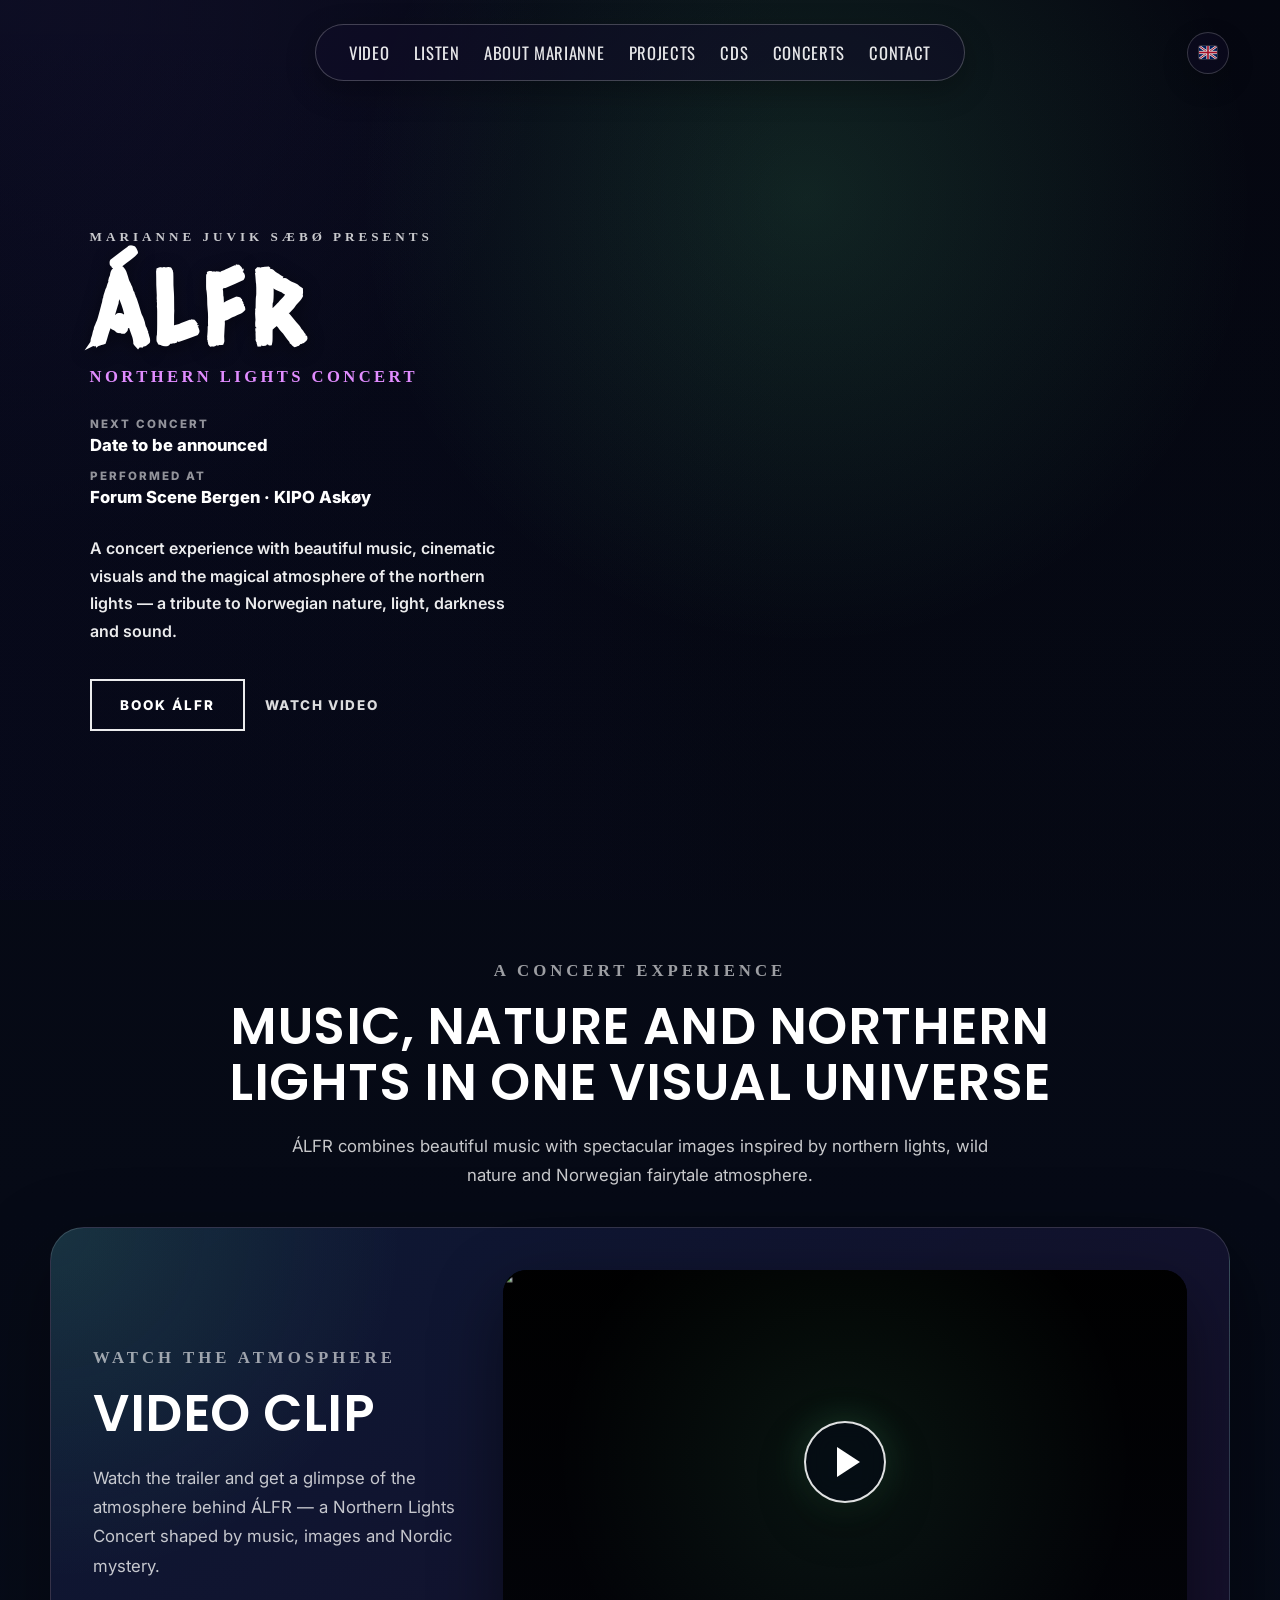
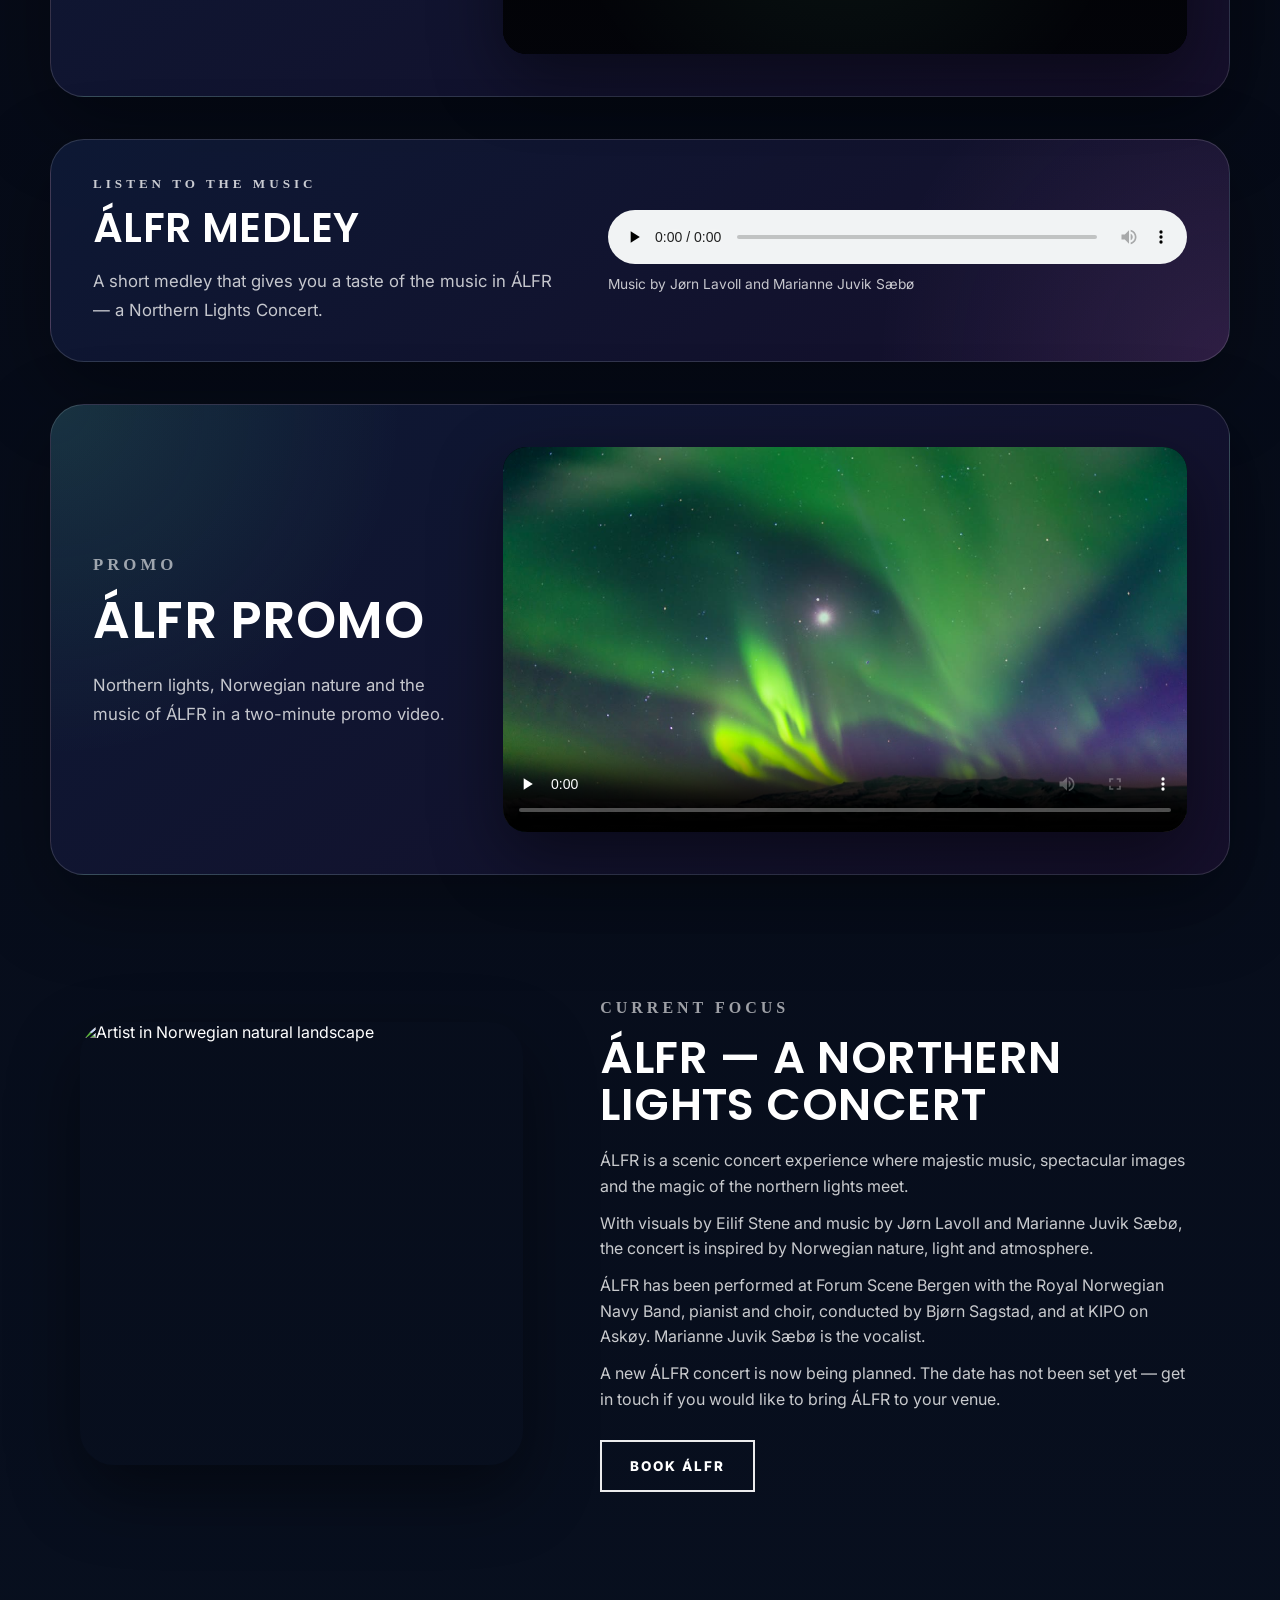
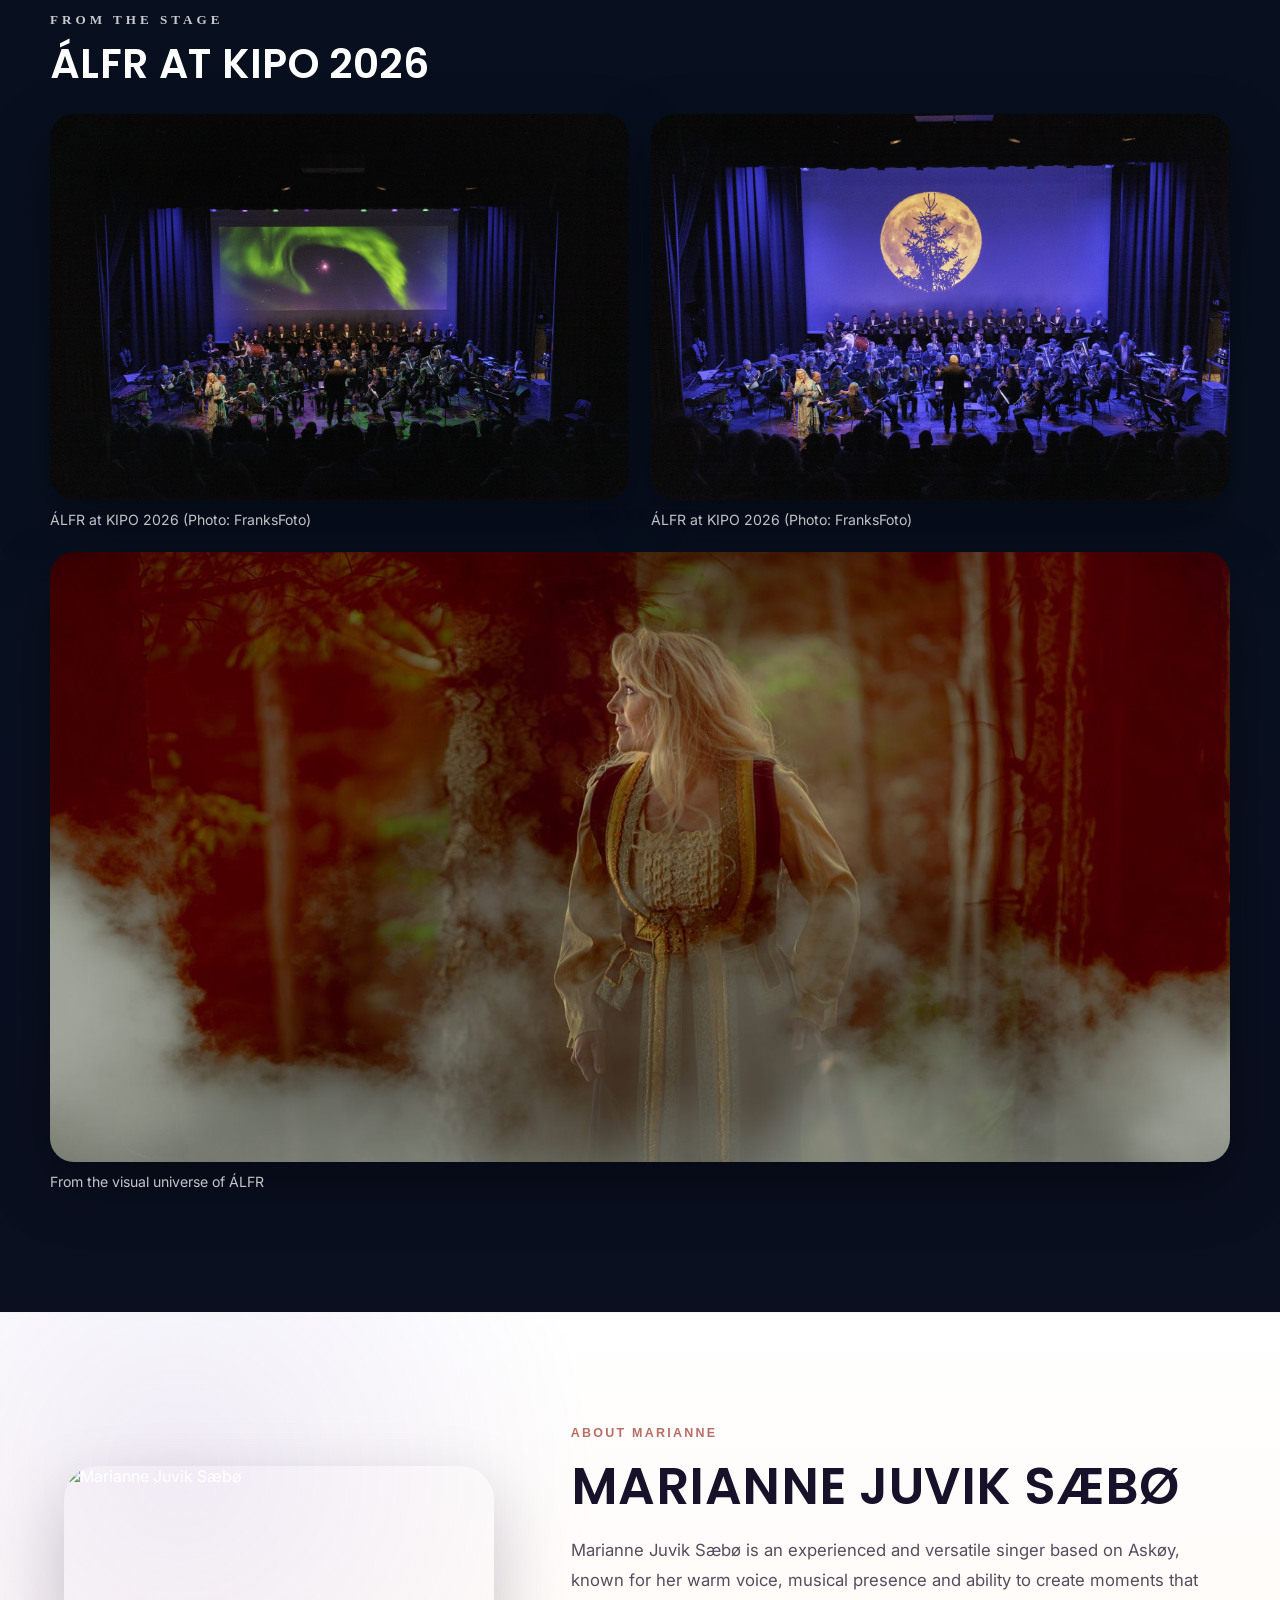
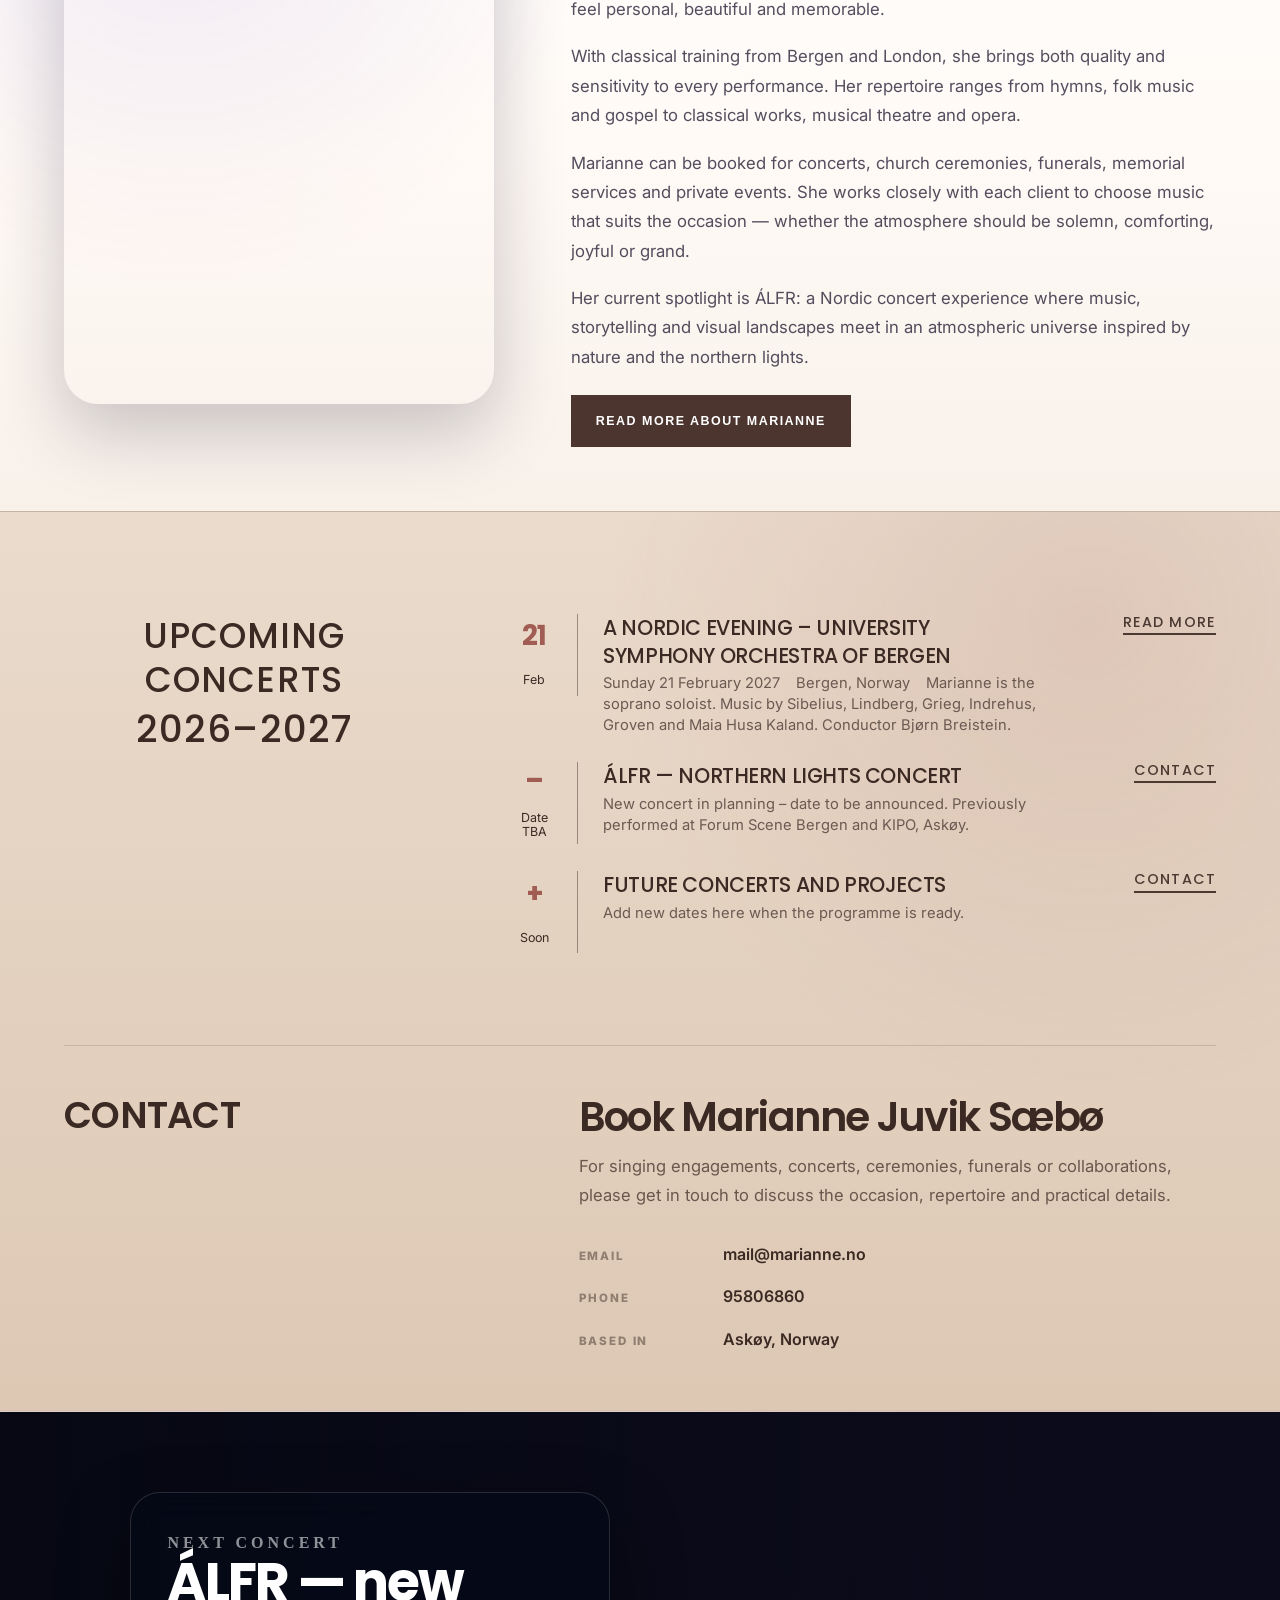
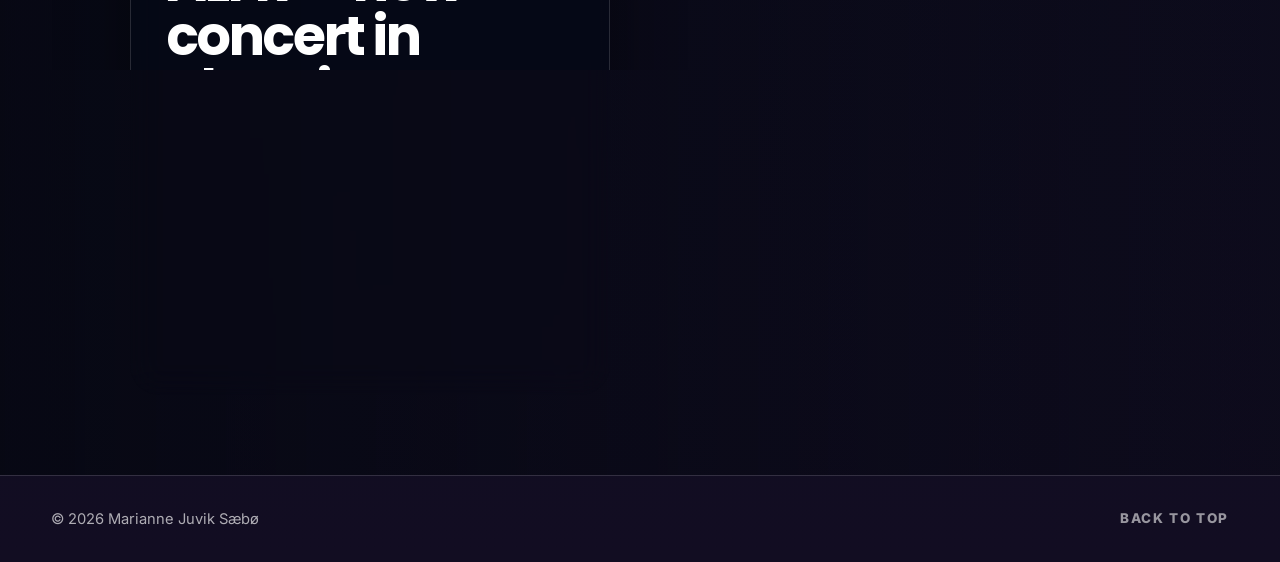
==== commit 7d6bab75: "Brune knapper igjen i kommende konserter, med runde kanter Co-Authored-By: Claude Opus 5.5 <noreply@" ====
--- a/alfr.html
+++ b/alfr.html
@@ -36,7 +36,7 @@
     href="https://fonts.googleapis.com/css2?family=Caesar+Dressing&family=Cormorant+Garamond:wght@500;600;700&family=Inter:wght@400;500;600;700;800&family=Oswald:wght@400;500&family=Poppins:wght@400;500;600;700;800&display=swap"
     rel="stylesheet"
   />
-  <link rel="stylesheet" href="style.css?v=20261017f" />
+  <link rel="stylesheet" href="style.css?v=20261017g" />
 
   <style>
     .mobile-index-logo {
@@ -1028,7 +1028,7 @@
     });
   </script>
 
-  <script src="lang-alfr.js?v=20261017f"></script>
-  <script src="i18n.js?v=20261017f"></script>
+  <script src="lang-alfr.js?v=20261017g"></script>
+  <script src="i18n.js?v=20261017g"></script>
 </body>
 </html>
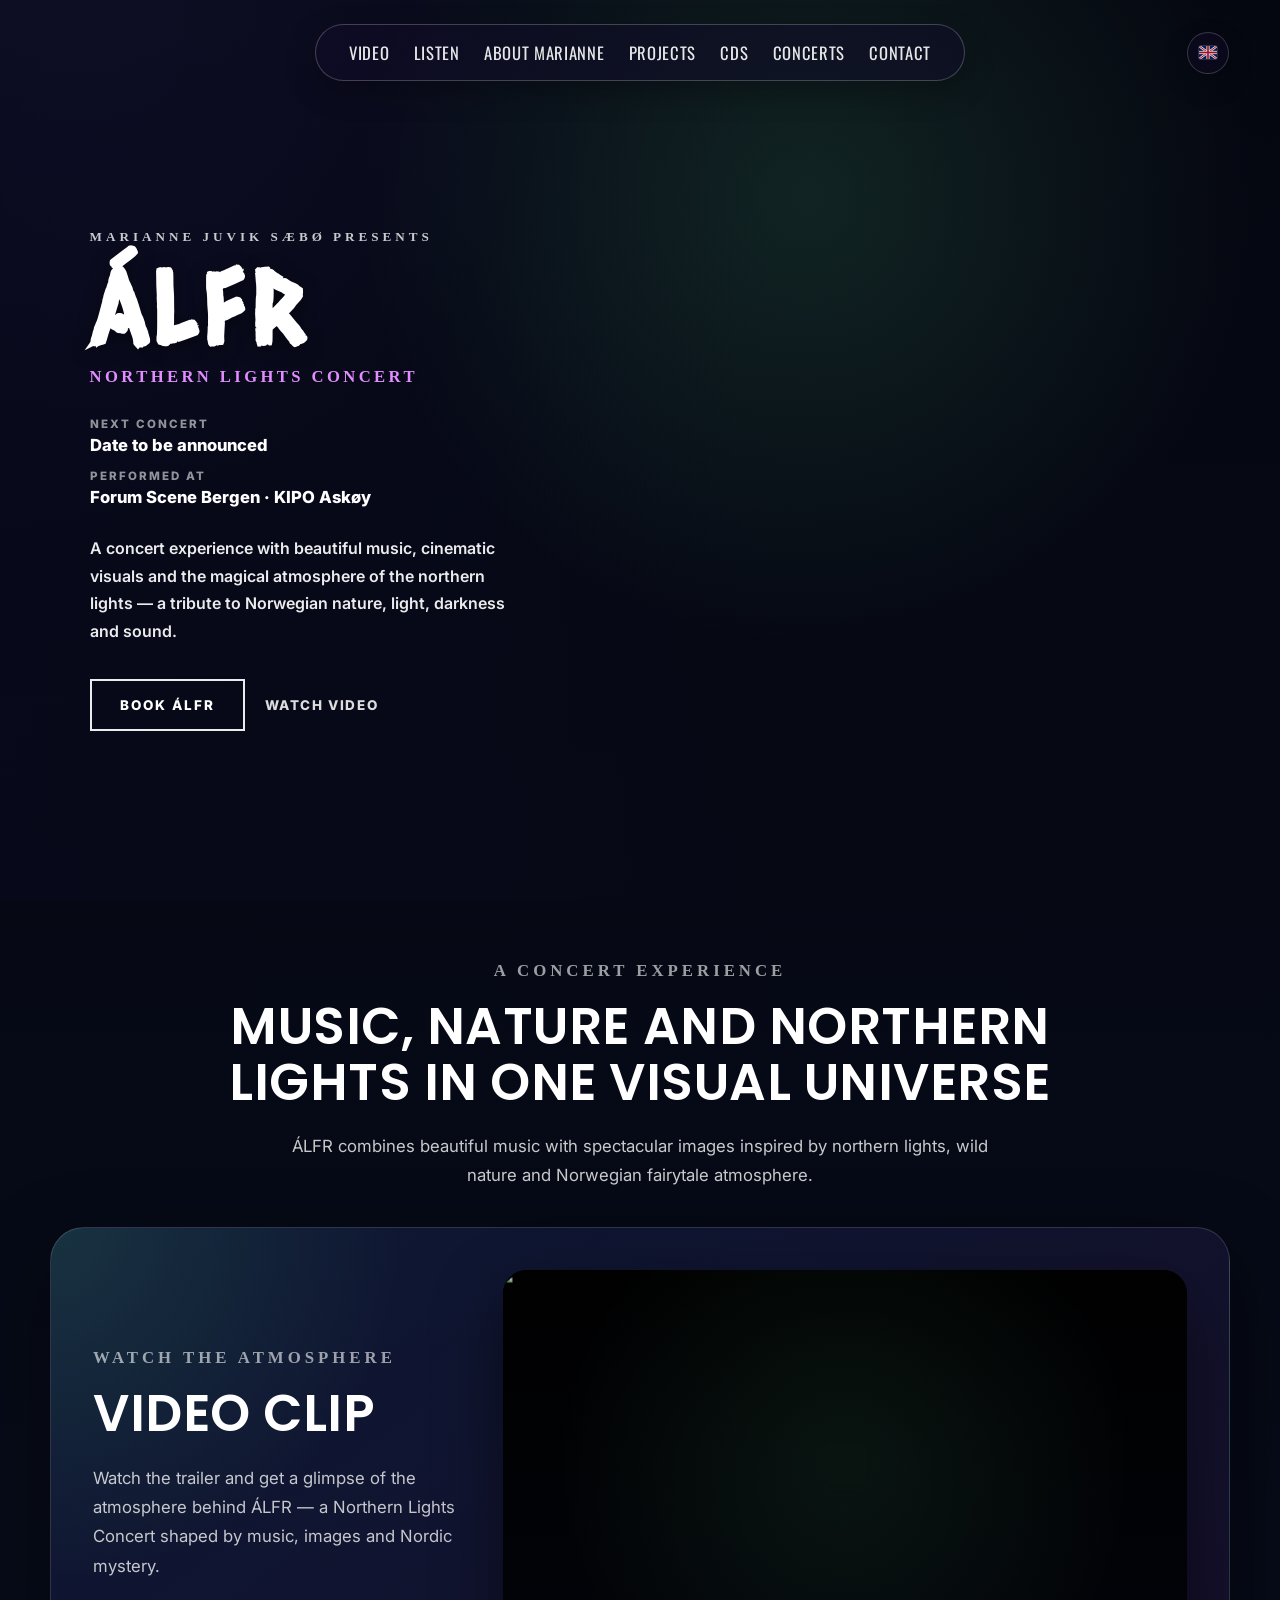
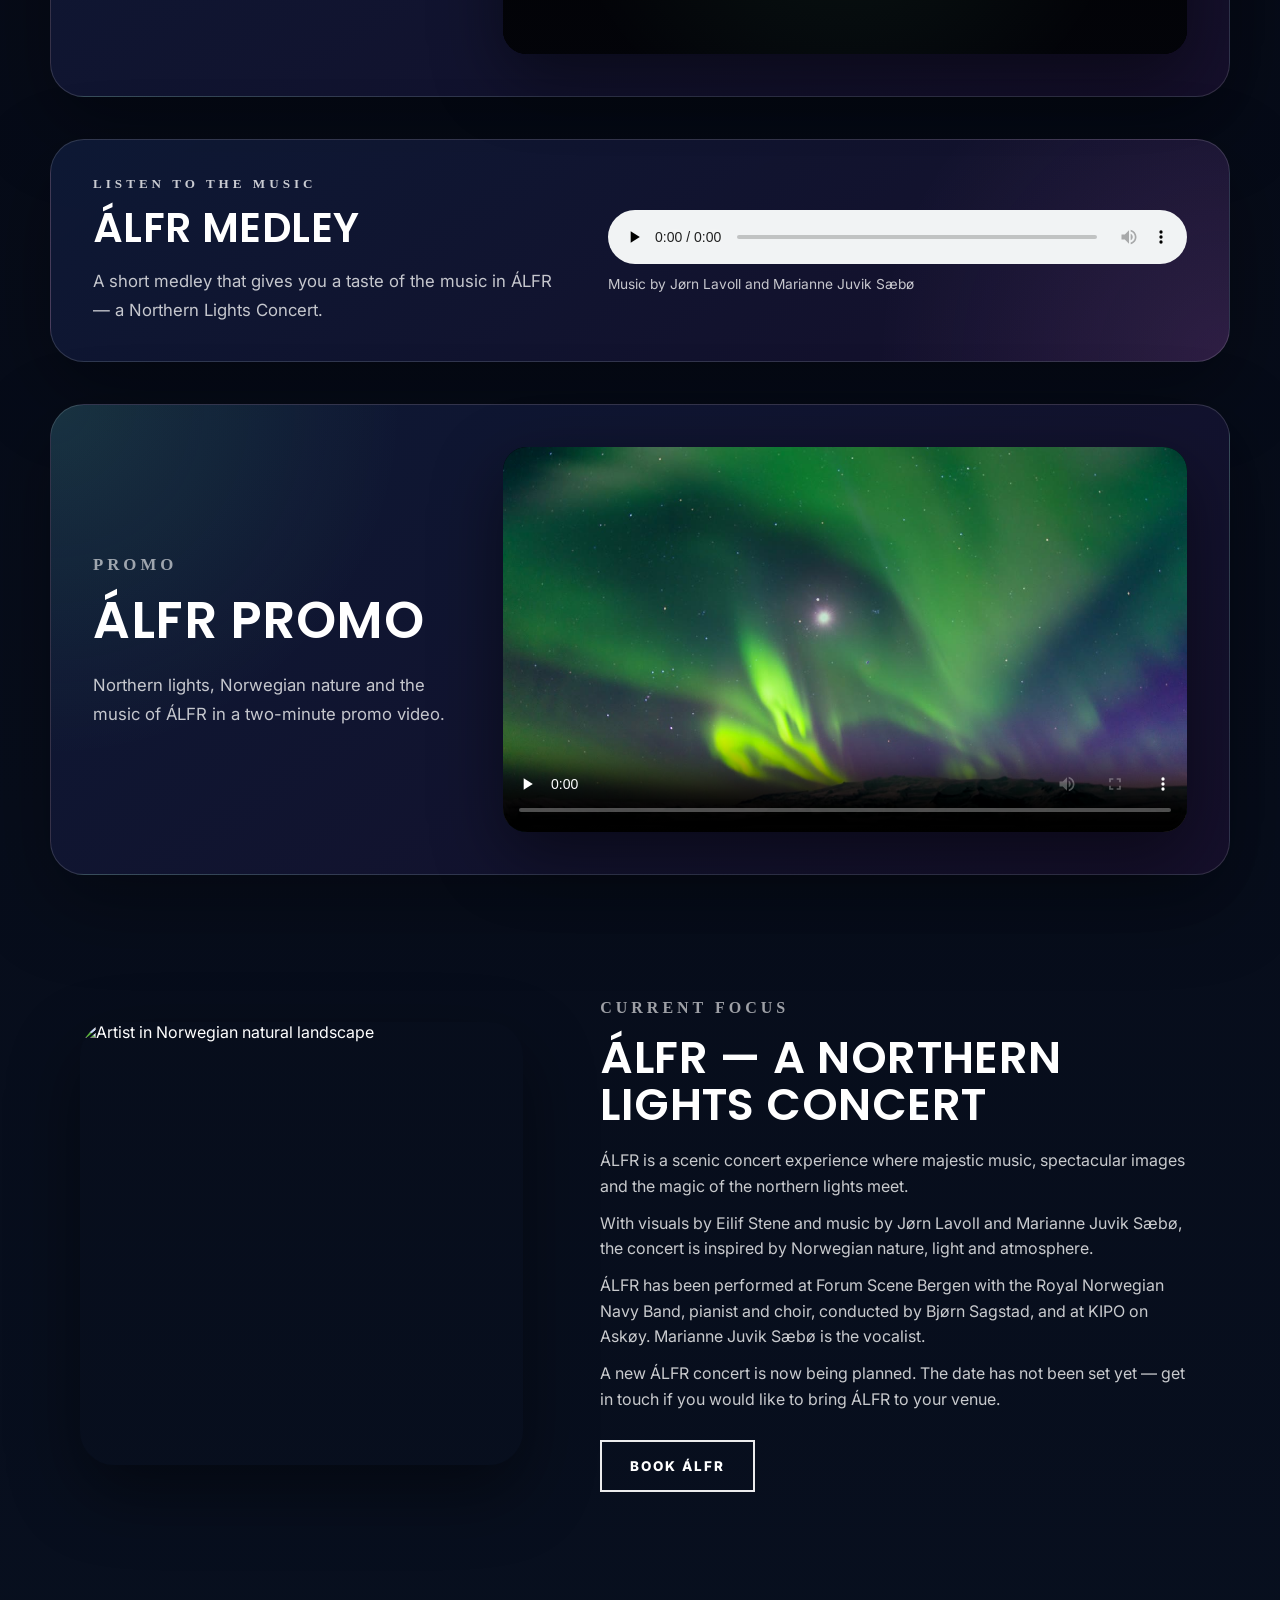
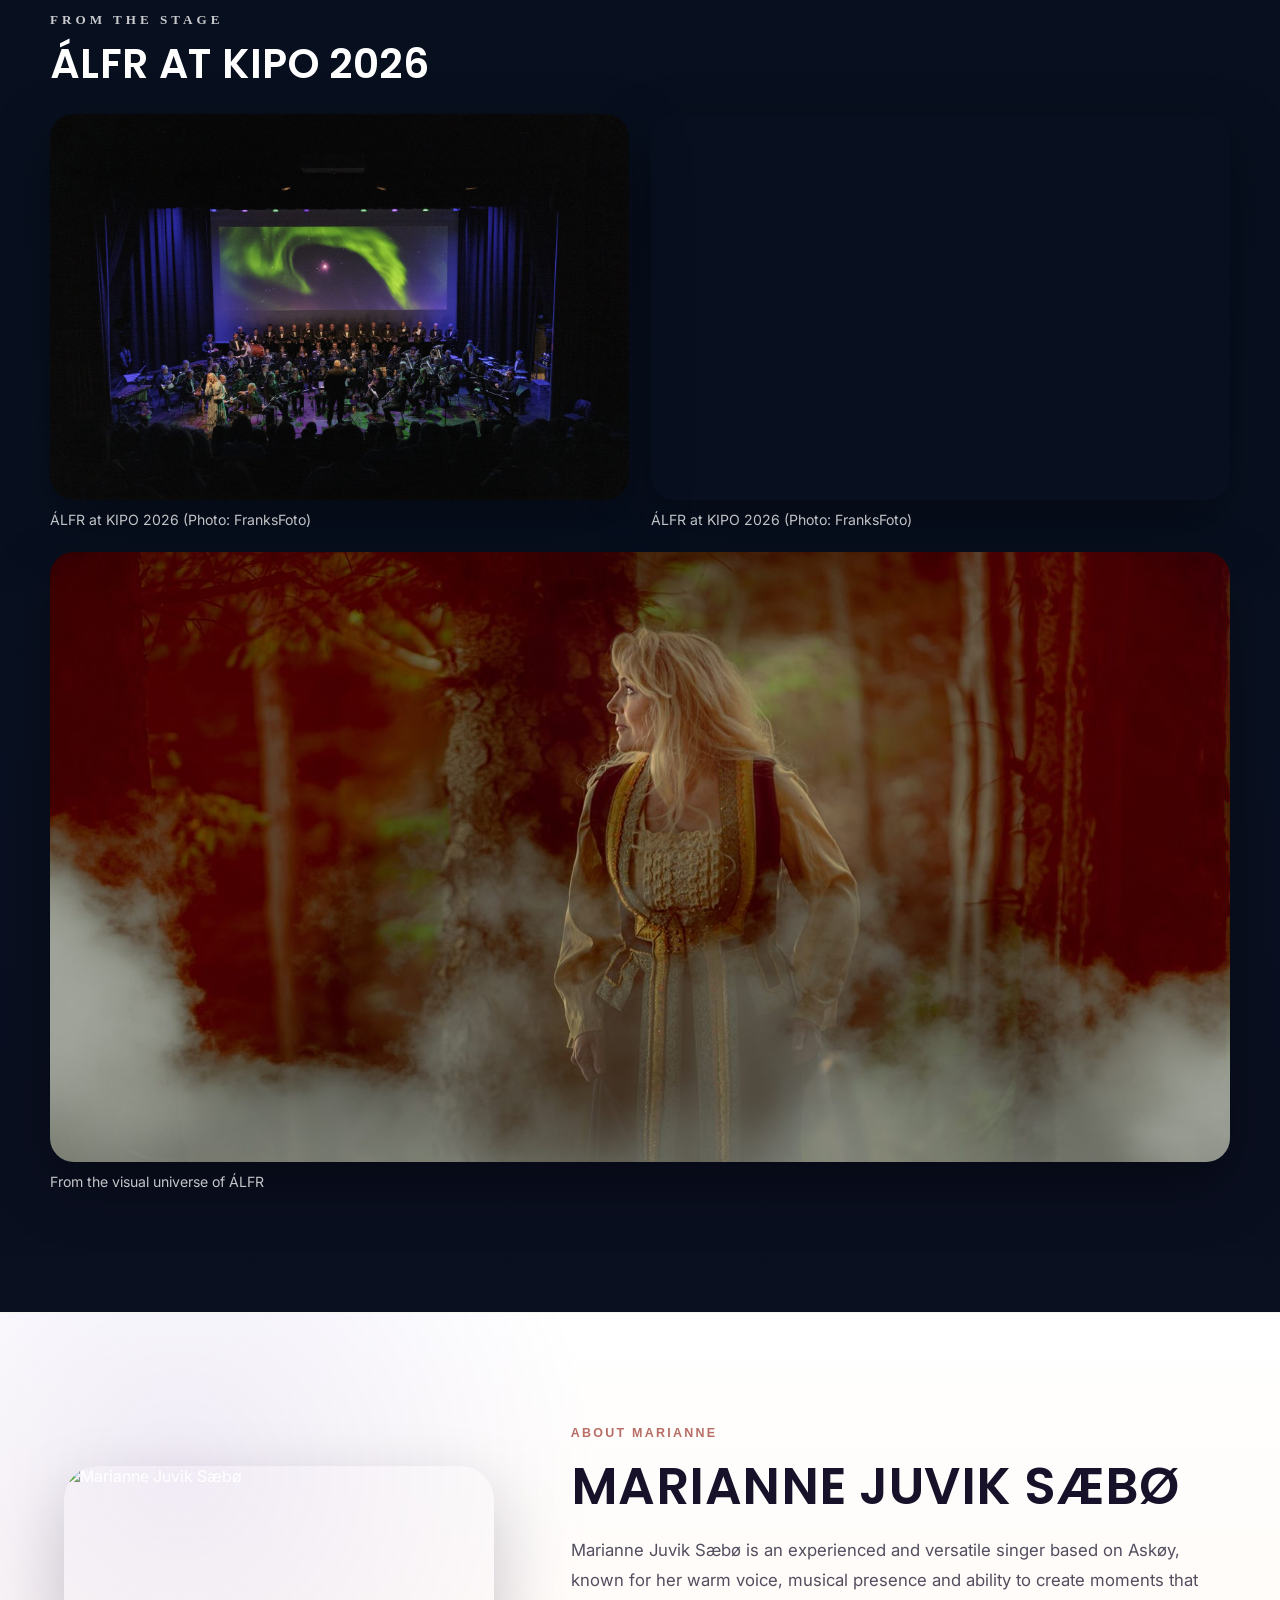
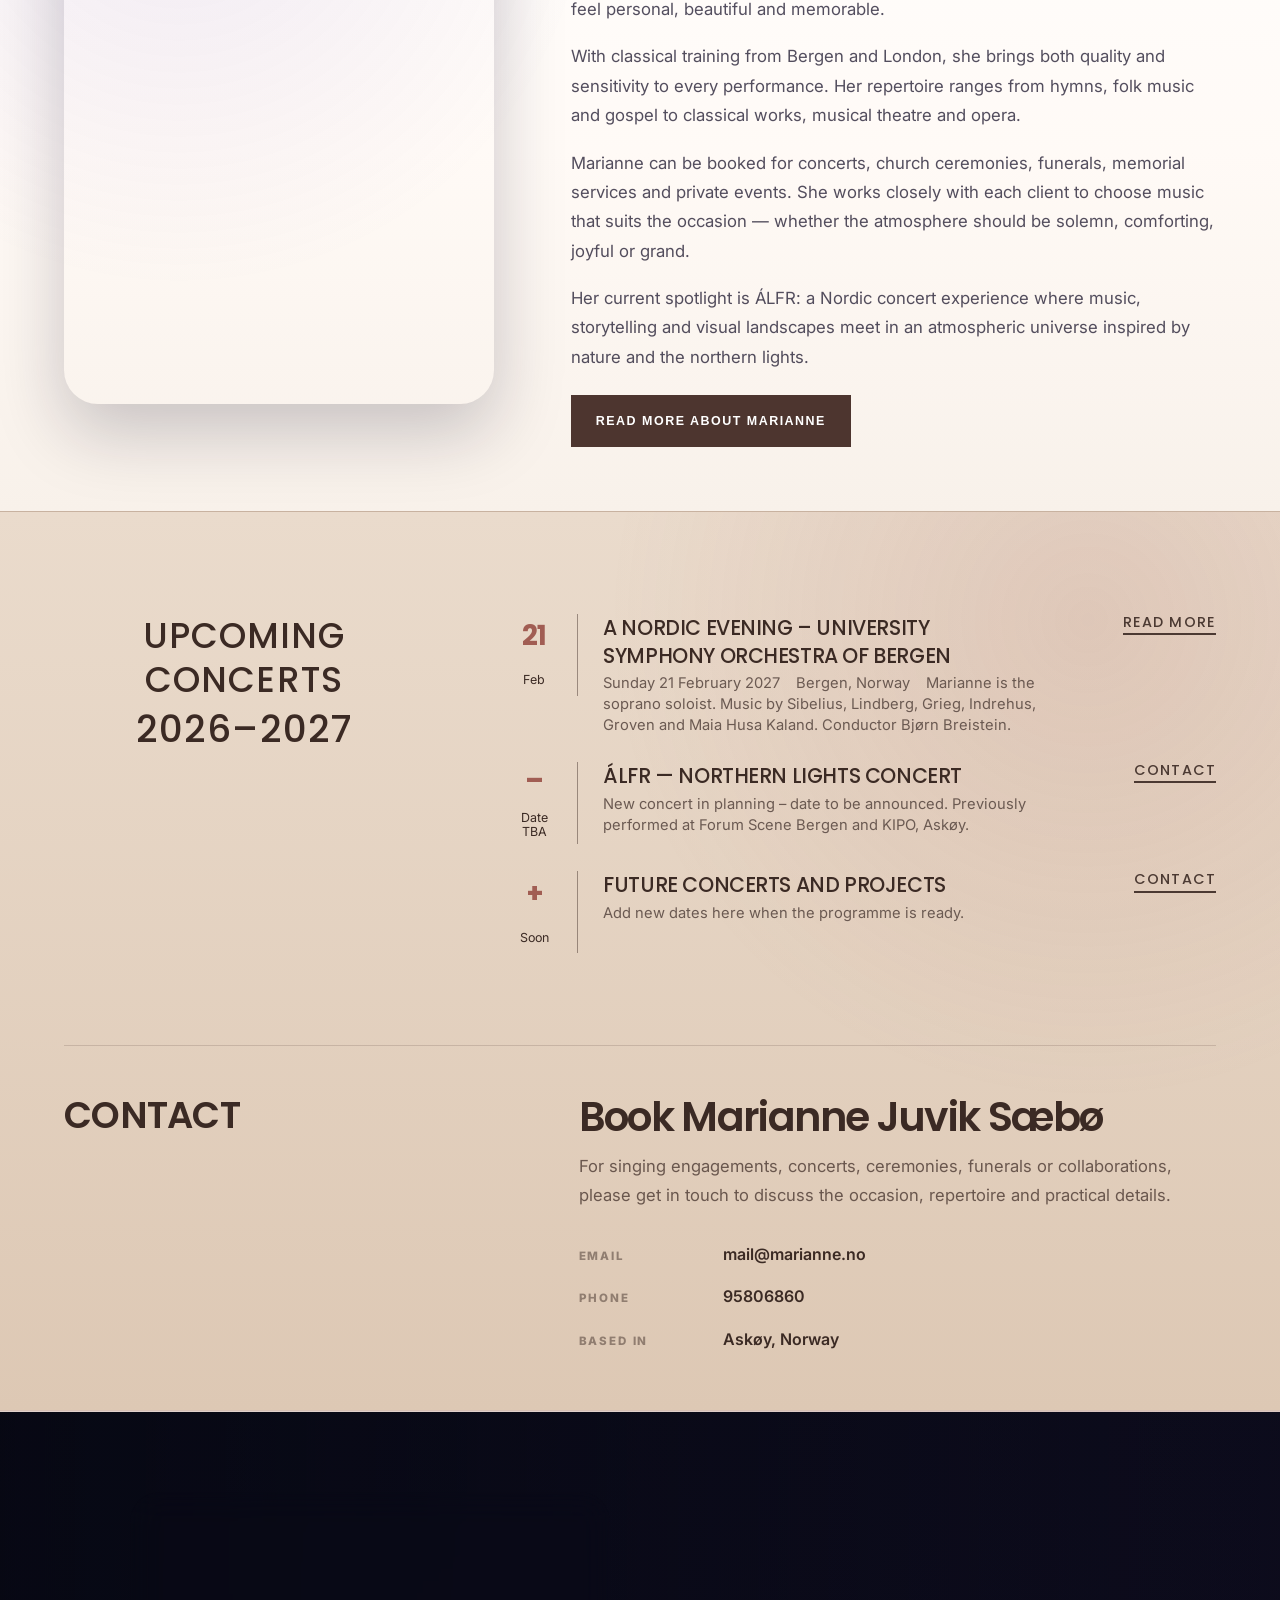
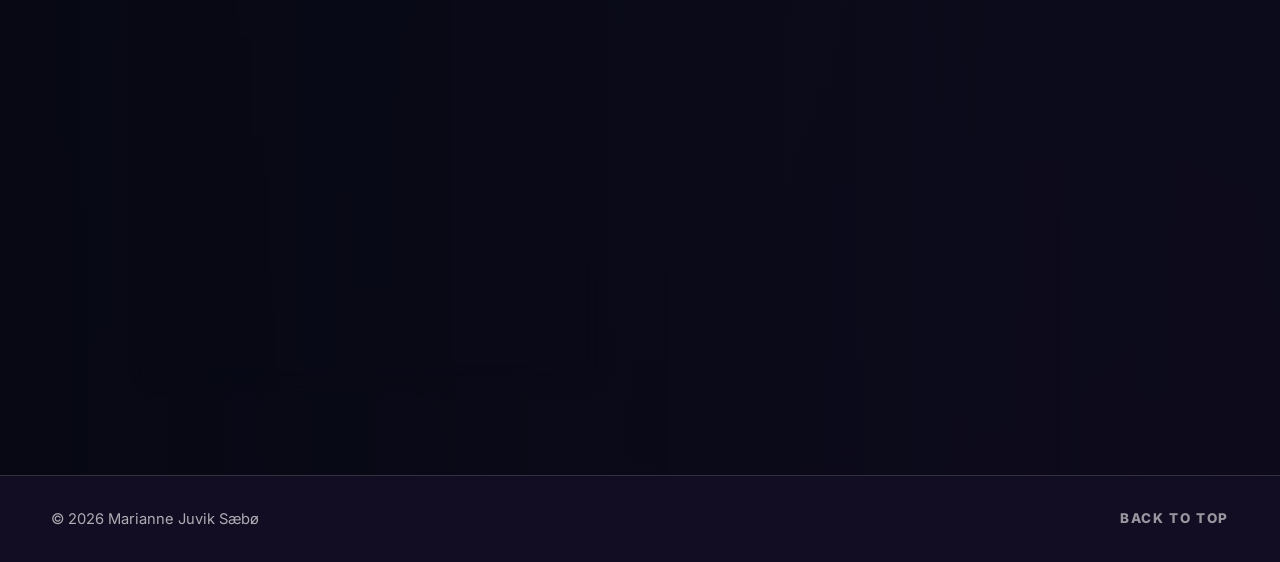
==== commit c2e9c05c: "Rette hjørner på bildene i galleriet og fra innspillingen Co-Authored-By: Claude Opus 5.5 <noreply@a" ====
--- a/alfr.html
+++ b/alfr.html
@@ -36,7 +36,7 @@
     href="https://fonts.googleapis.com/css2?family=Caesar+Dressing&family=Cormorant+Garamond:wght@500;600;700&family=Inter:wght@400;500;600;700;800&family=Oswald:wght@400;500&family=Poppins:wght@400;500;600;700;800&display=swap"
     rel="stylesheet"
   />
-  <link rel="stylesheet" href="style.css?v=20261017g" />
+  <link rel="stylesheet" href="style.css?v=20261017h" />
 
   <style>
     .mobile-index-logo {
@@ -1028,7 +1028,7 @@
     });
   </script>
 
-  <script src="lang-alfr.js?v=20261017g"></script>
-  <script src="i18n.js?v=20261017g"></script>
+  <script src="lang-alfr.js?v=20261017h"></script>
+  <script src="i18n.js?v=20261017h"></script>
 </body>
 </html>
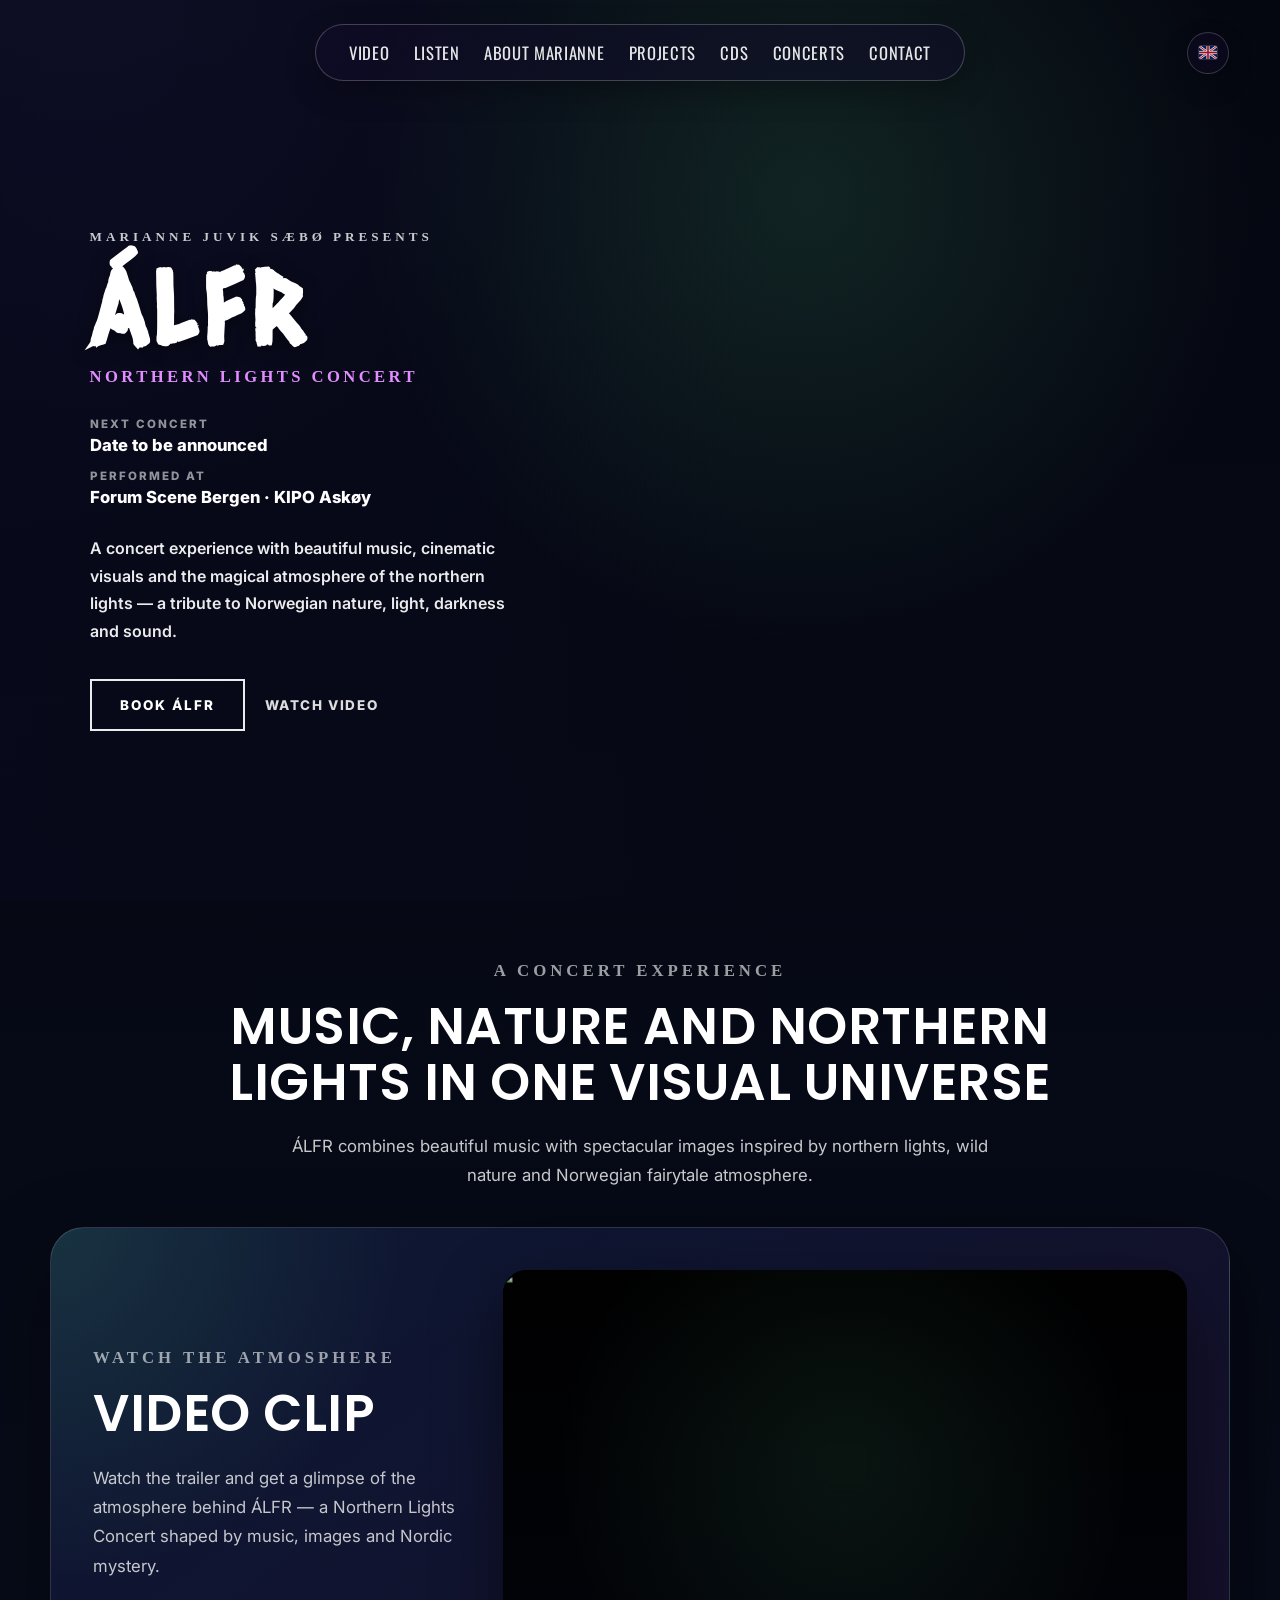
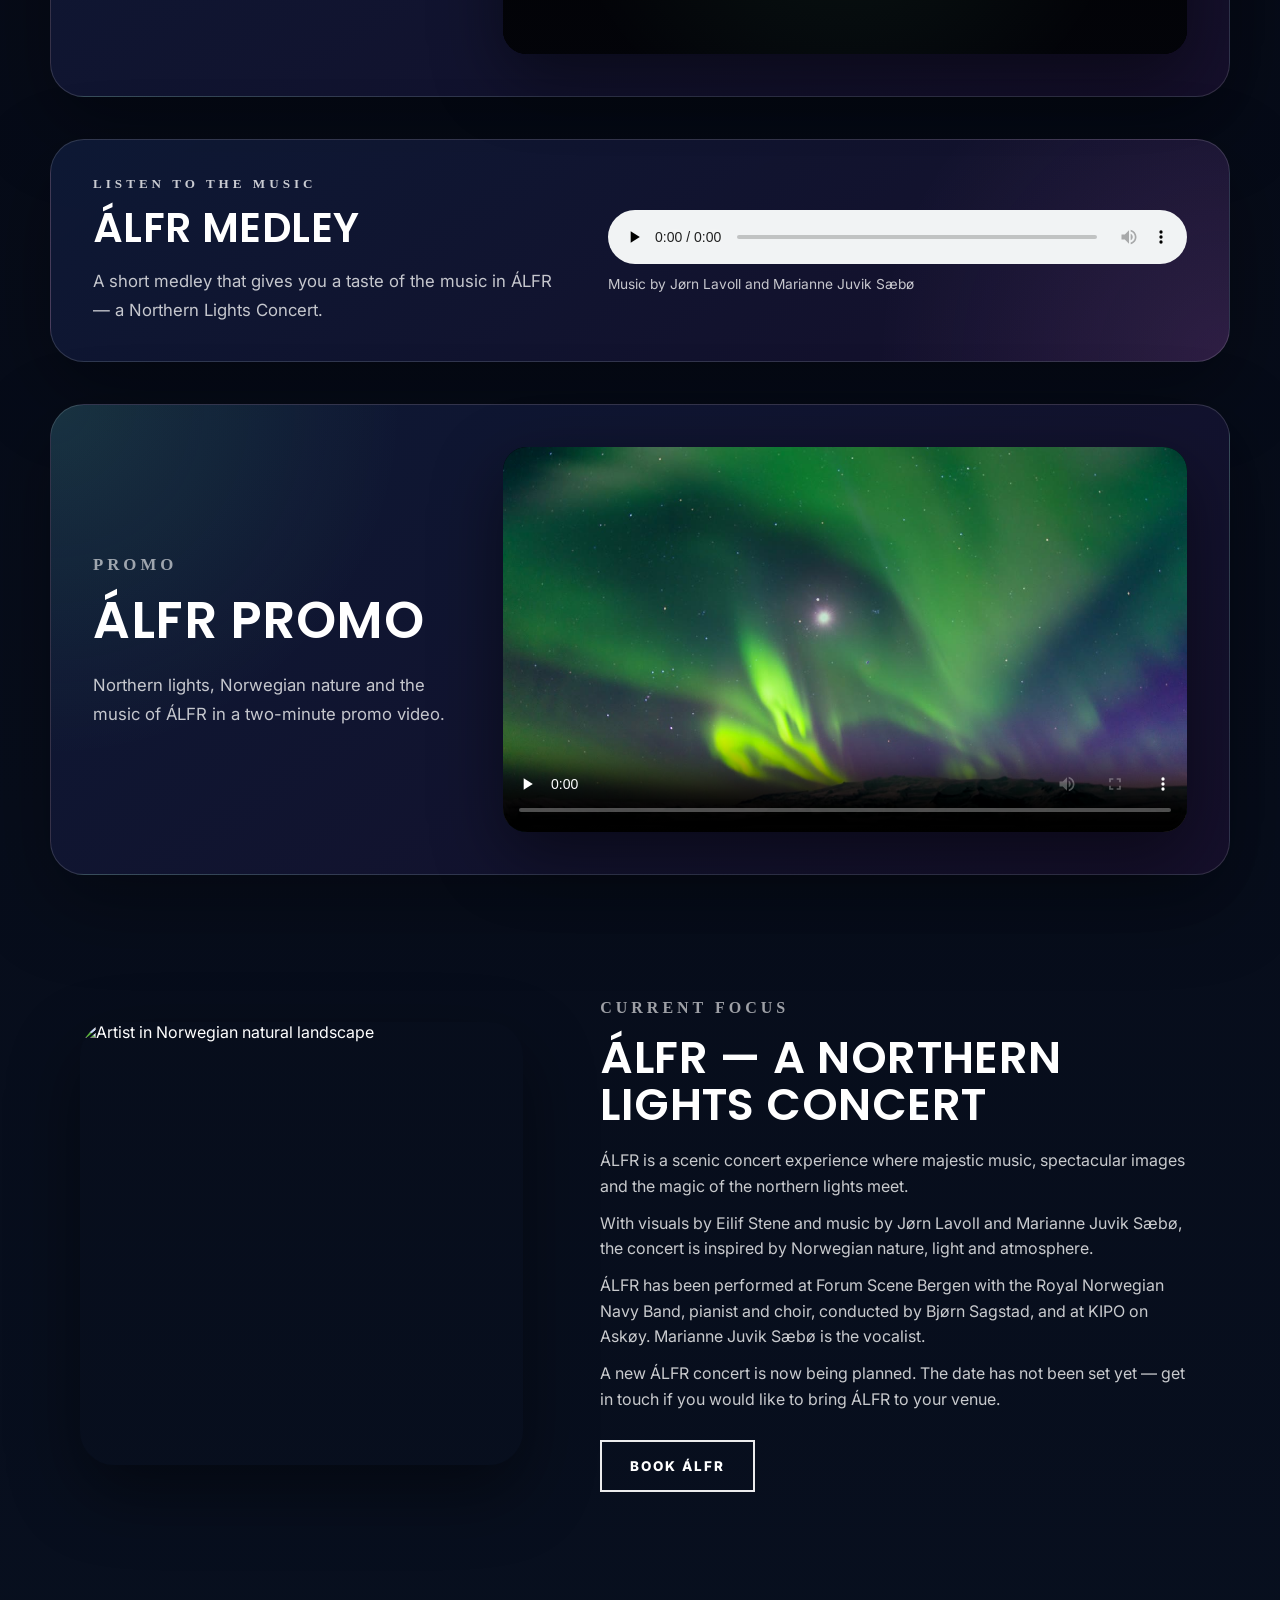
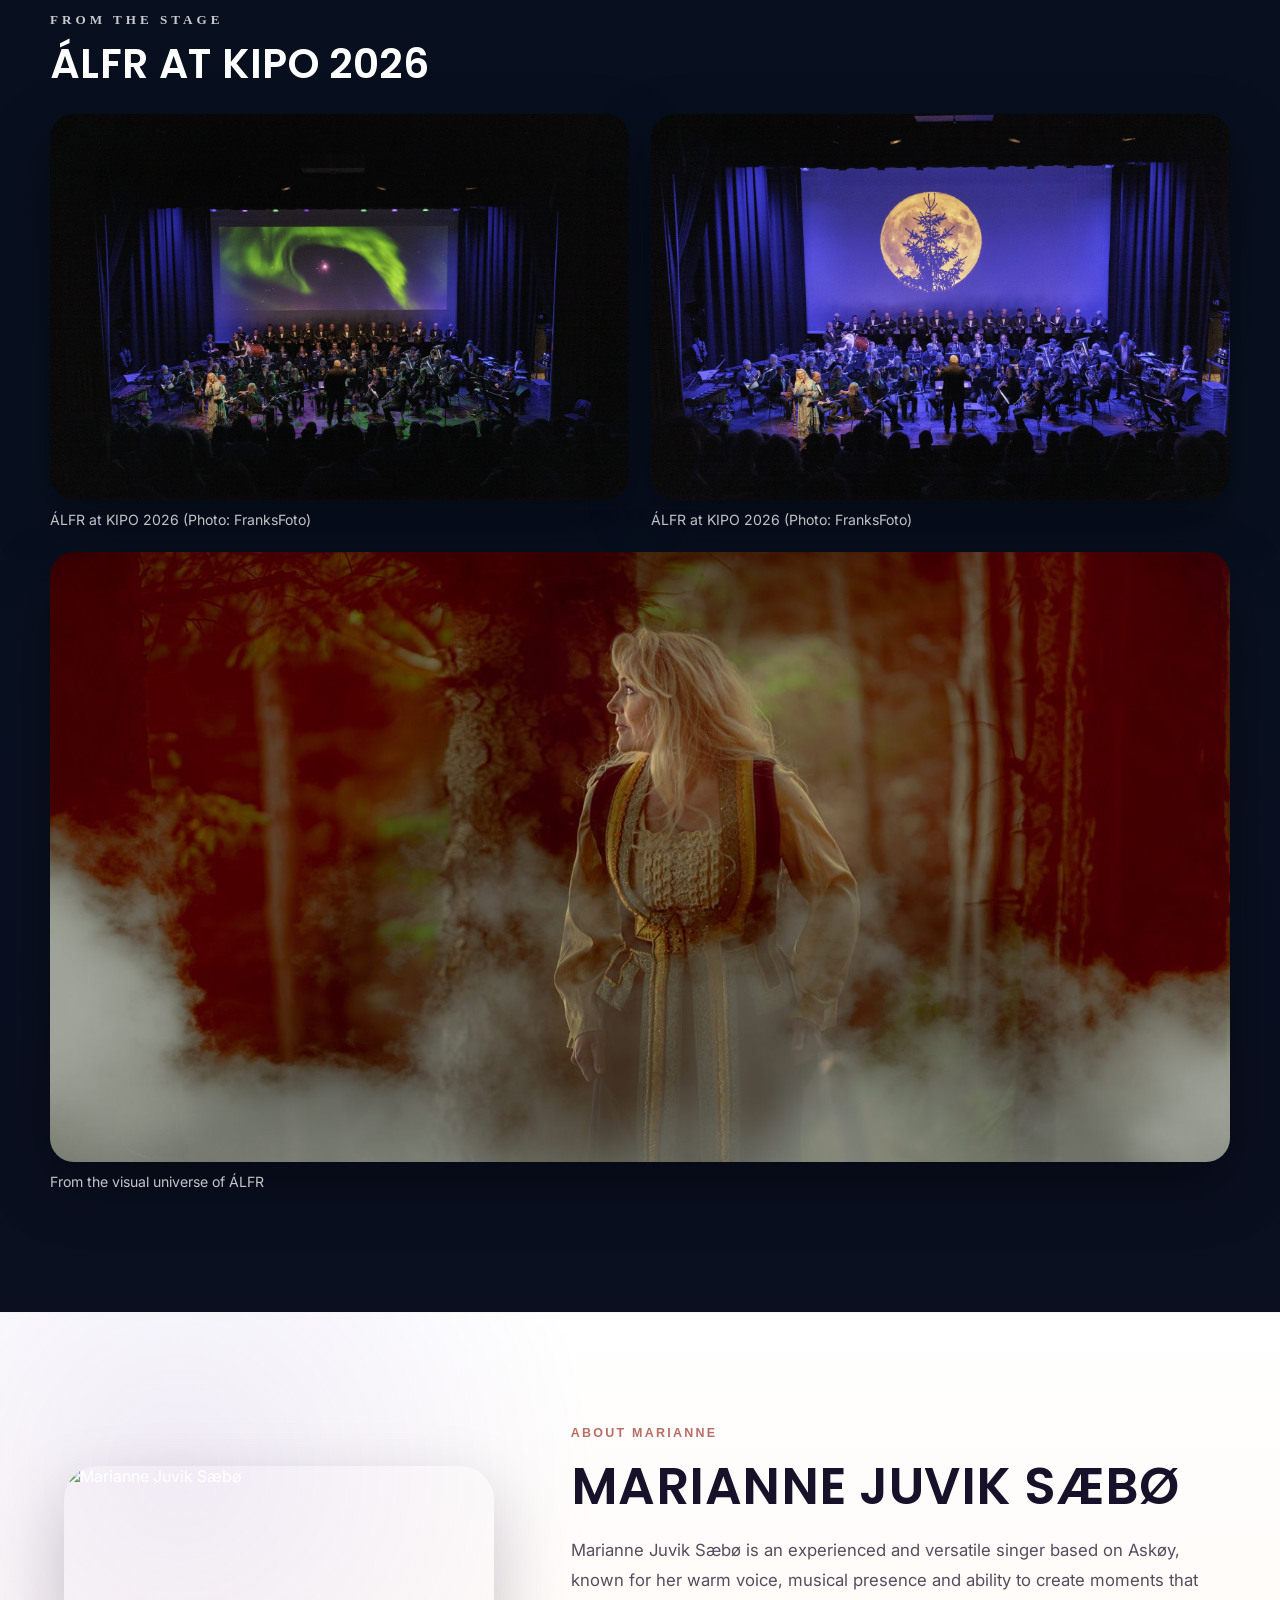
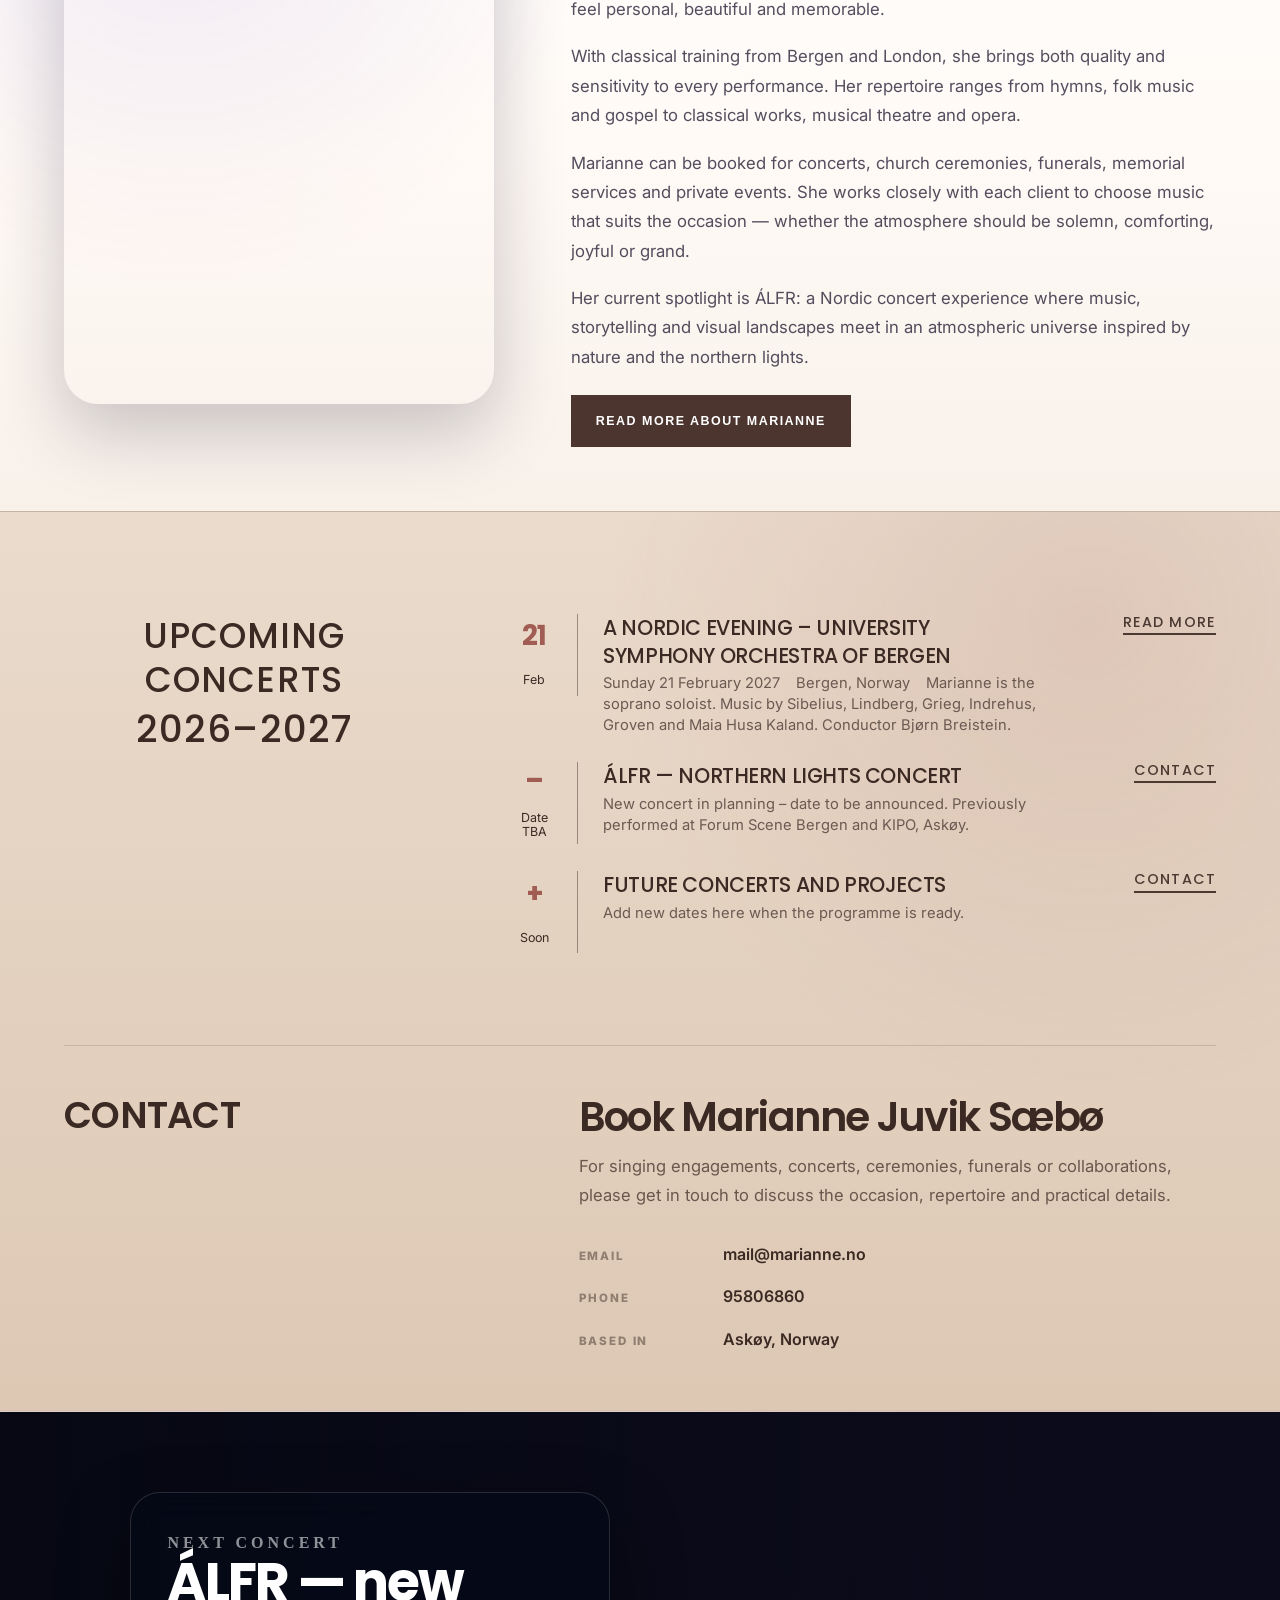
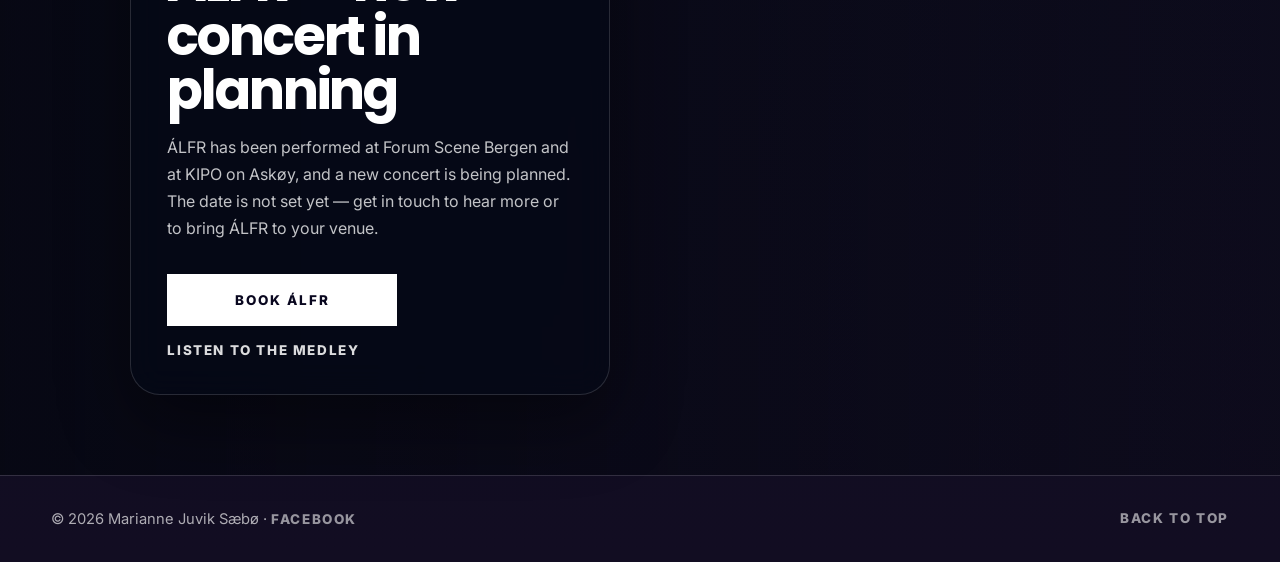
==== commit 9e780974: "Lenke til Facebook-siden til Marianne i footeren Co-Authored-By: Claude Opus 5.5 <noreply@anthropic." ====
--- a/alfr.html
+++ b/alfr.html
@@ -991,7 +991,7 @@
   </main>
 
   <footer class="site-footer">
-    <p>© 2026 Marianne Juvik Sæbø</p>
+    <p>© 2026 Marianne Juvik Sæbø · <a href="https://www.facebook.com/marianneskonserter" target="_blank" rel="noopener">Facebook</a></p>
     <a href="#top" data-i18n="footer.top">Back to top</a>
   </footer>
 
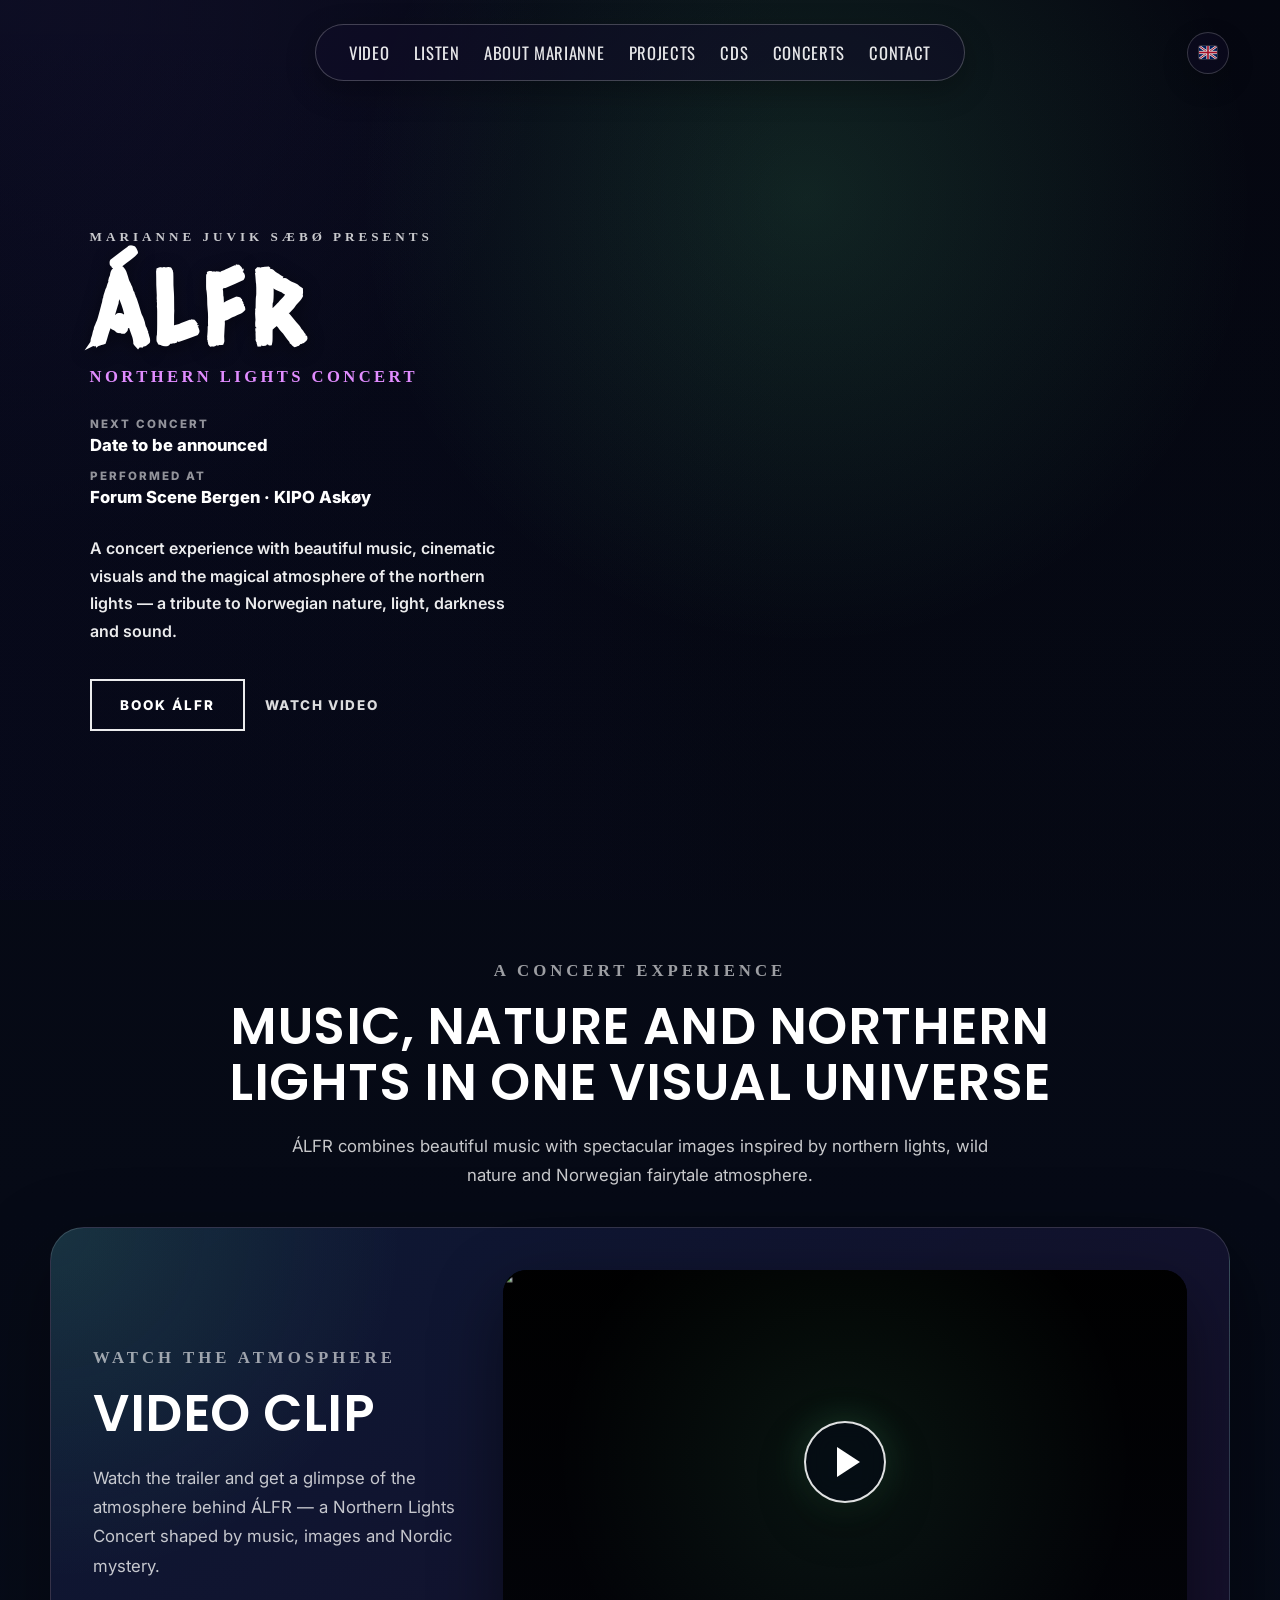
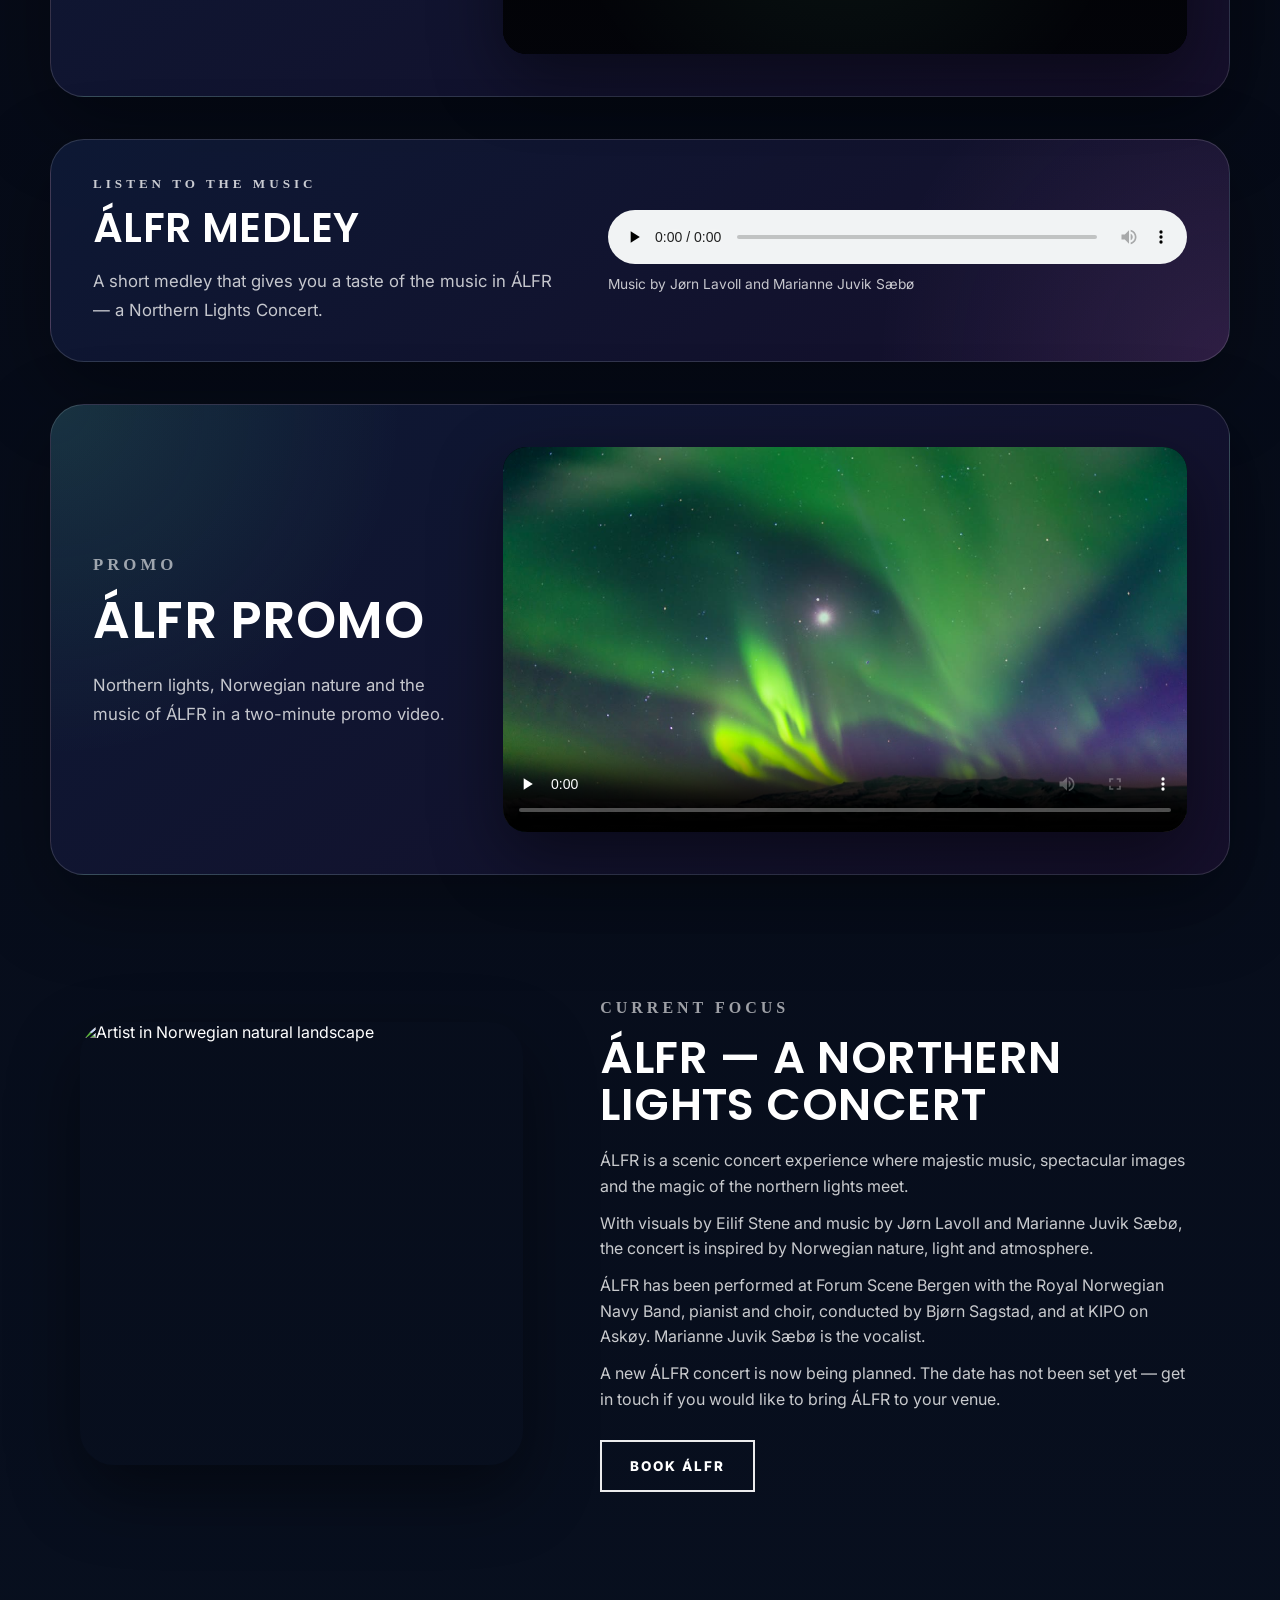
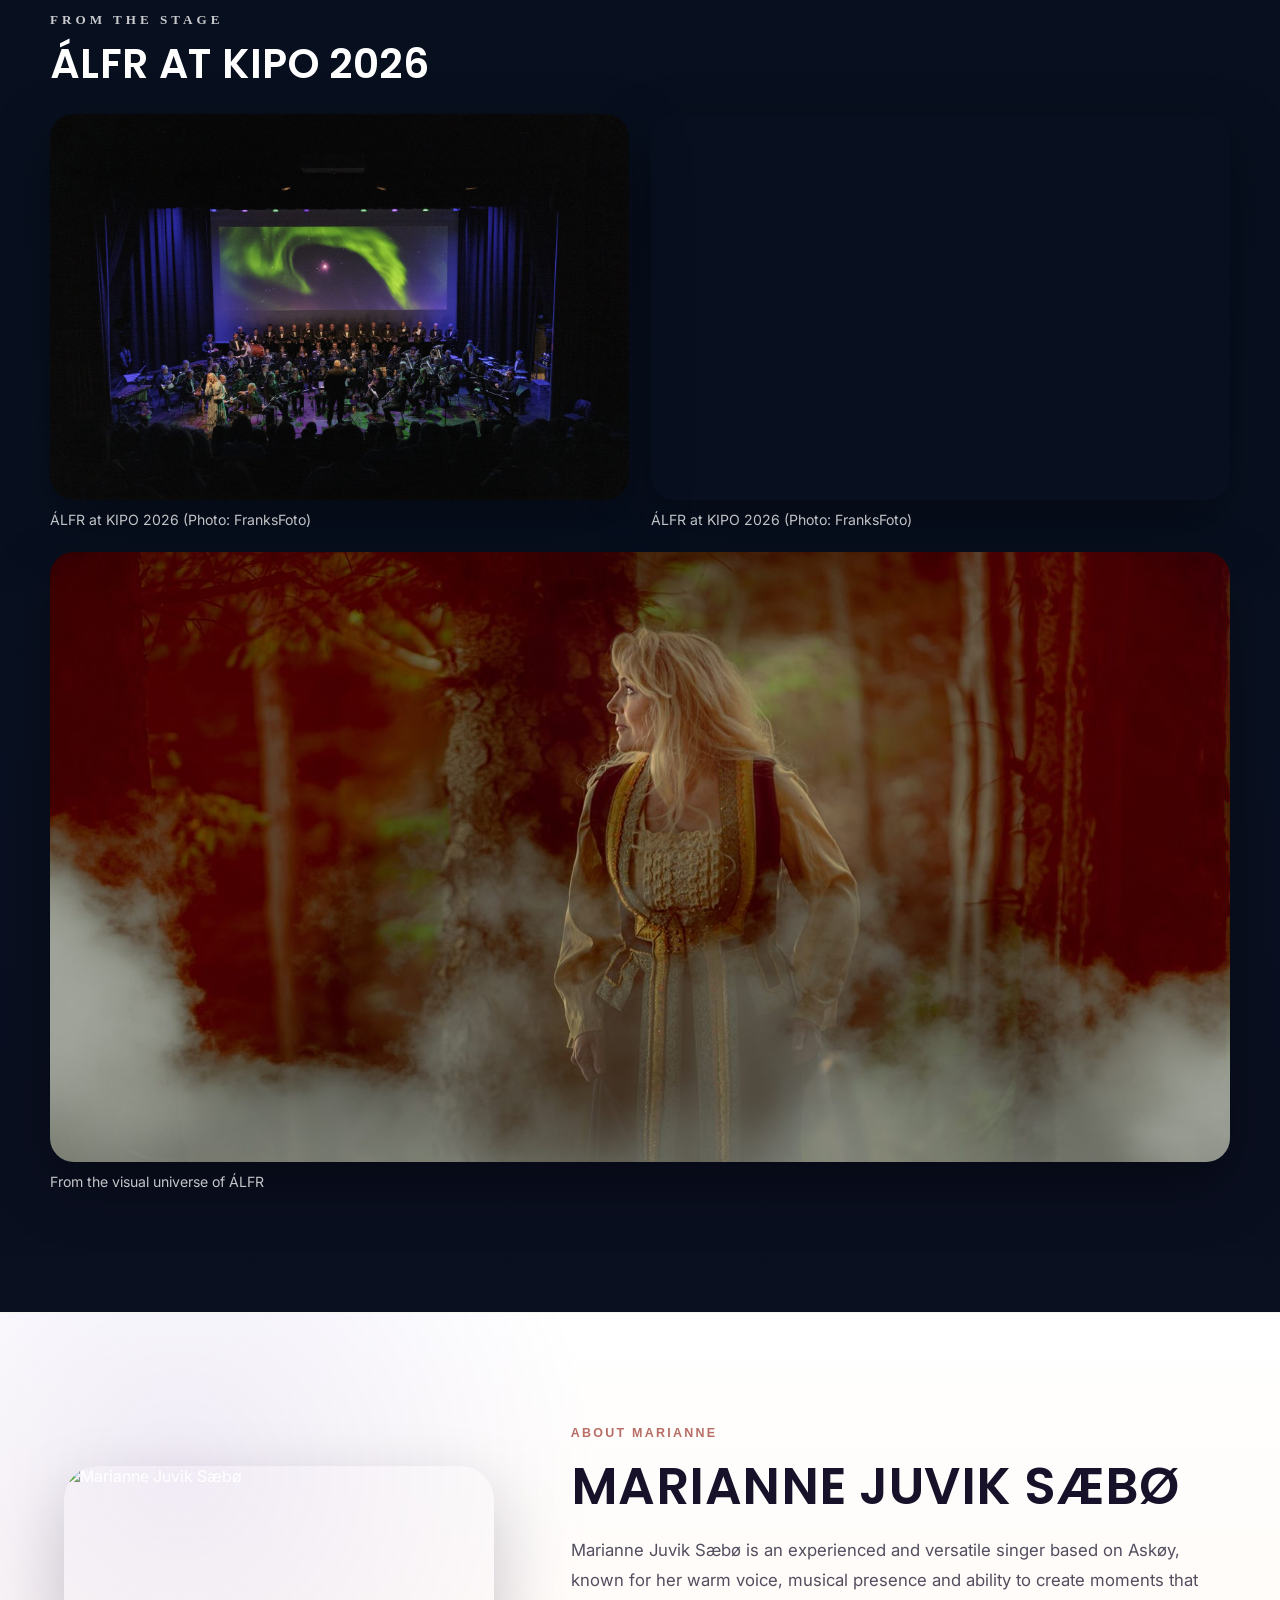
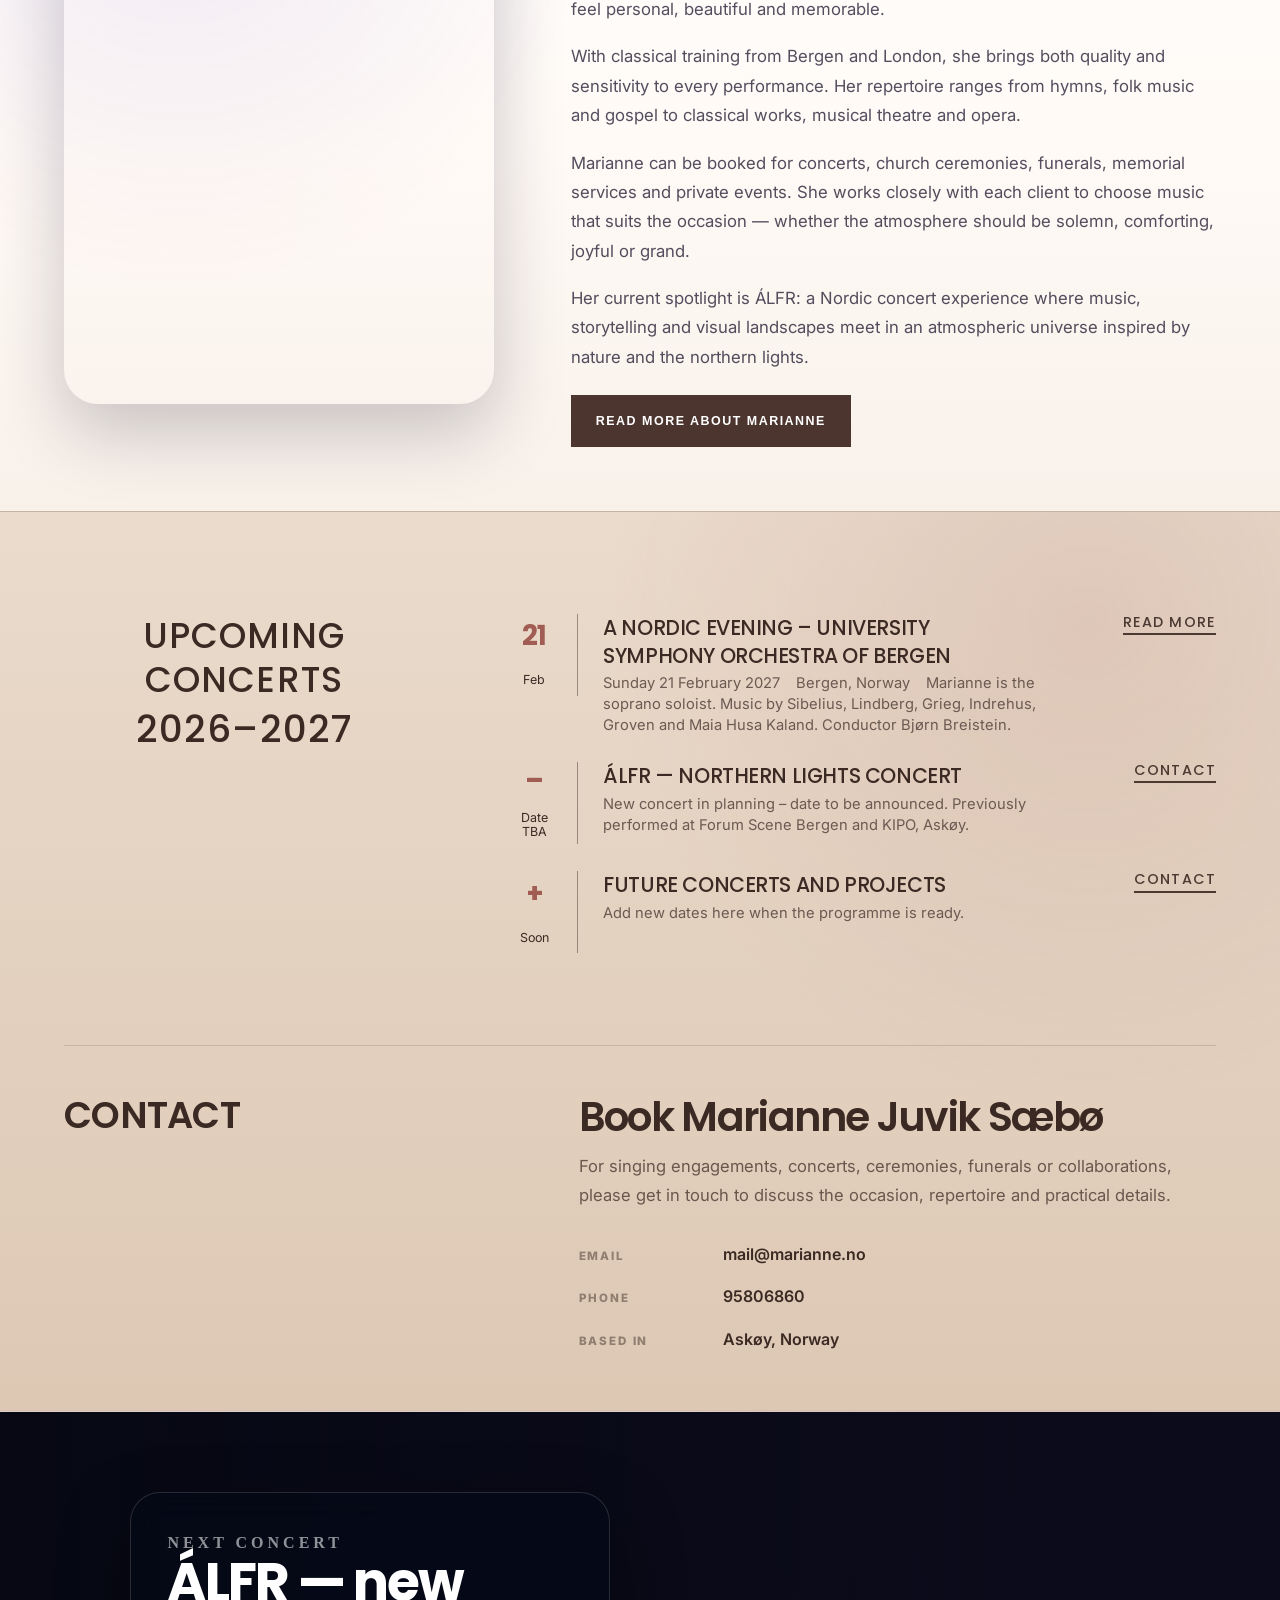
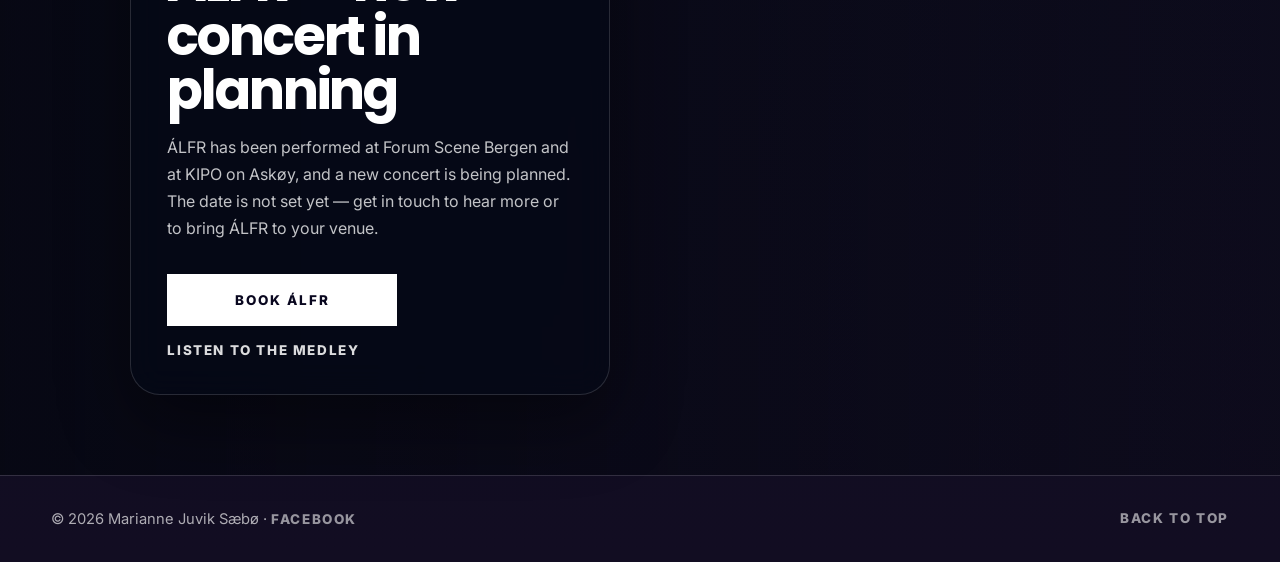
==== commit 522e3fbb: "ÁLFR: Marianne synlig i smale vinduer, ingen lilla boks bak teksten Smale vinduer (701–900 px) får s" ====
--- a/alfr.html
+++ b/alfr.html
@@ -36,7 +36,7 @@
     href="https://fonts.googleapis.com/css2?family=Caesar+Dressing&family=Cormorant+Garamond:wght@500;600;700&family=Inter:wght@400;500;600;700;800&family=Oswald:wght@400;500&family=Poppins:wght@400;500;600;700;800&display=swap"
     rel="stylesheet"
   />
-  <link rel="stylesheet" href="style.css?v=20261017h" />
+  <link rel="stylesheet" href="style.css?v=20261017i" />
 
   <style>
     .mobile-index-logo {
--- a/style.css
+++ b/style.css
@@ -1039,10 +1039,6 @@
 /* MOBILE */
 
 @media (max-width: 700px) {
-body {
-background: #171129;
-}
-
 .site-header {
 position: absolute !important;
 top: 0 !important;
@@ -1488,6 +1484,58 @@
 }
 }
 
+/* SMALT VINDU (701–900 px, f.eks. nettbrett eller halvt skjermvindu):
+   samme oppsett som mobil, så Marianne ikke skjules bak teksten. */
+
+@media (min-width: 701px) and (max-width: 900px) {
+.hero {
+min-height: auto;
+display: block;
+background: none;
+}
+
+.hero::before {
+content: "";
+display: block;
+height: 70vh;
+min-height: 480px;
+}
+
+.hero-overlay {
+display: none;
+}
+
+.hero-panel {
+width: 100%;
+min-width: unset;
+max-width: none;
+min-height: auto;
+padding: 40px 40px 56px;
+margin-top: -58px;
+}
+}
+
+/* MOBIL OG SMALT VINDU: ingen lilla boks bak teksten.
+   Bildet glir over i den mørke bakgrunnen, som på PC. */
+
+@media (max-width: 900px) {
+.hero::before {
+background:
+linear-gradient(to bottom, rgba(5, 7, 17, 0.02) 0%, rgba(5, 7, 17, 0) 50%, rgba(5, 7, 17, 0.75) 85%, #050711 100%),
+var(--hero-img);
+background-size: cover;
+background-position: 68% top;
+}
+
+.hero-panel {
+background: none;
+box-shadow: none;
+border-radius: 0;
+backdrop-filter: none;
+-webkit-backdrop-filter: none;
+}
+}
+
 /* SMALL MOBILE */
 
 @media (max-width: 380px) {
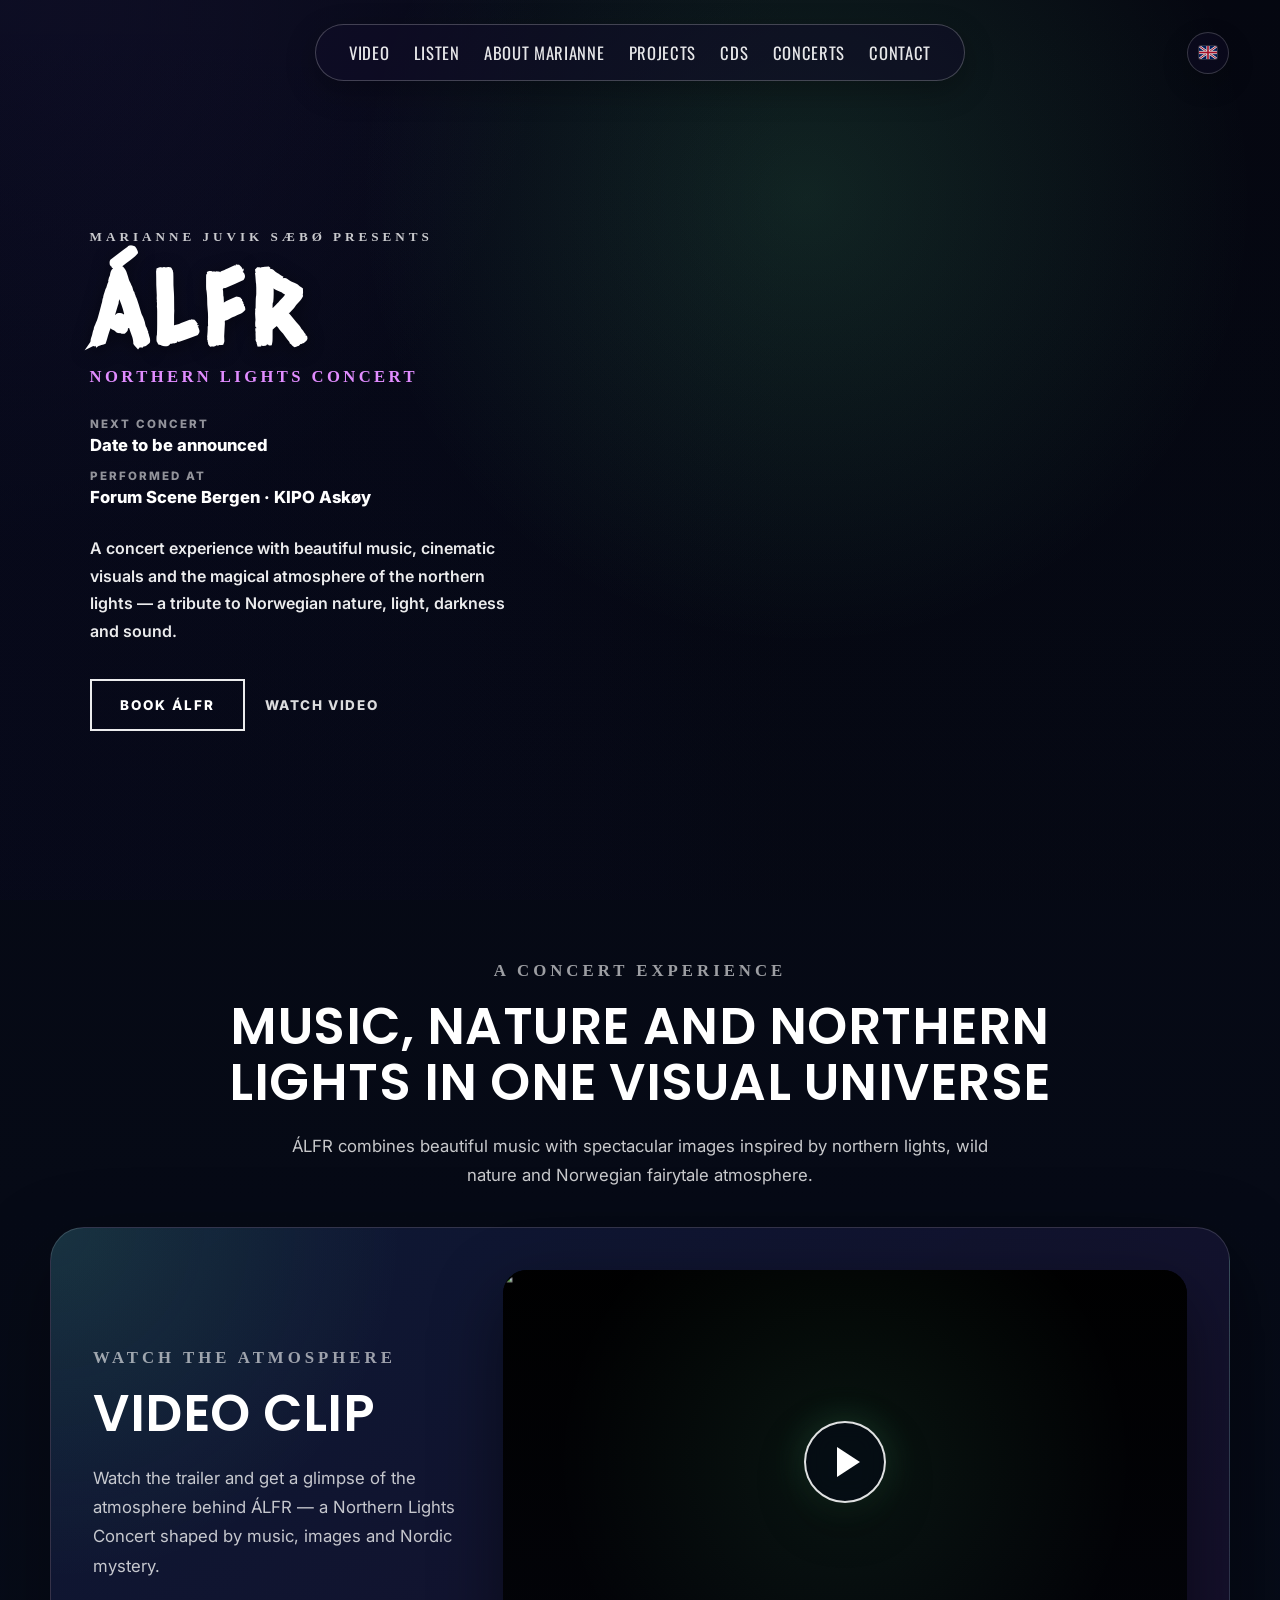
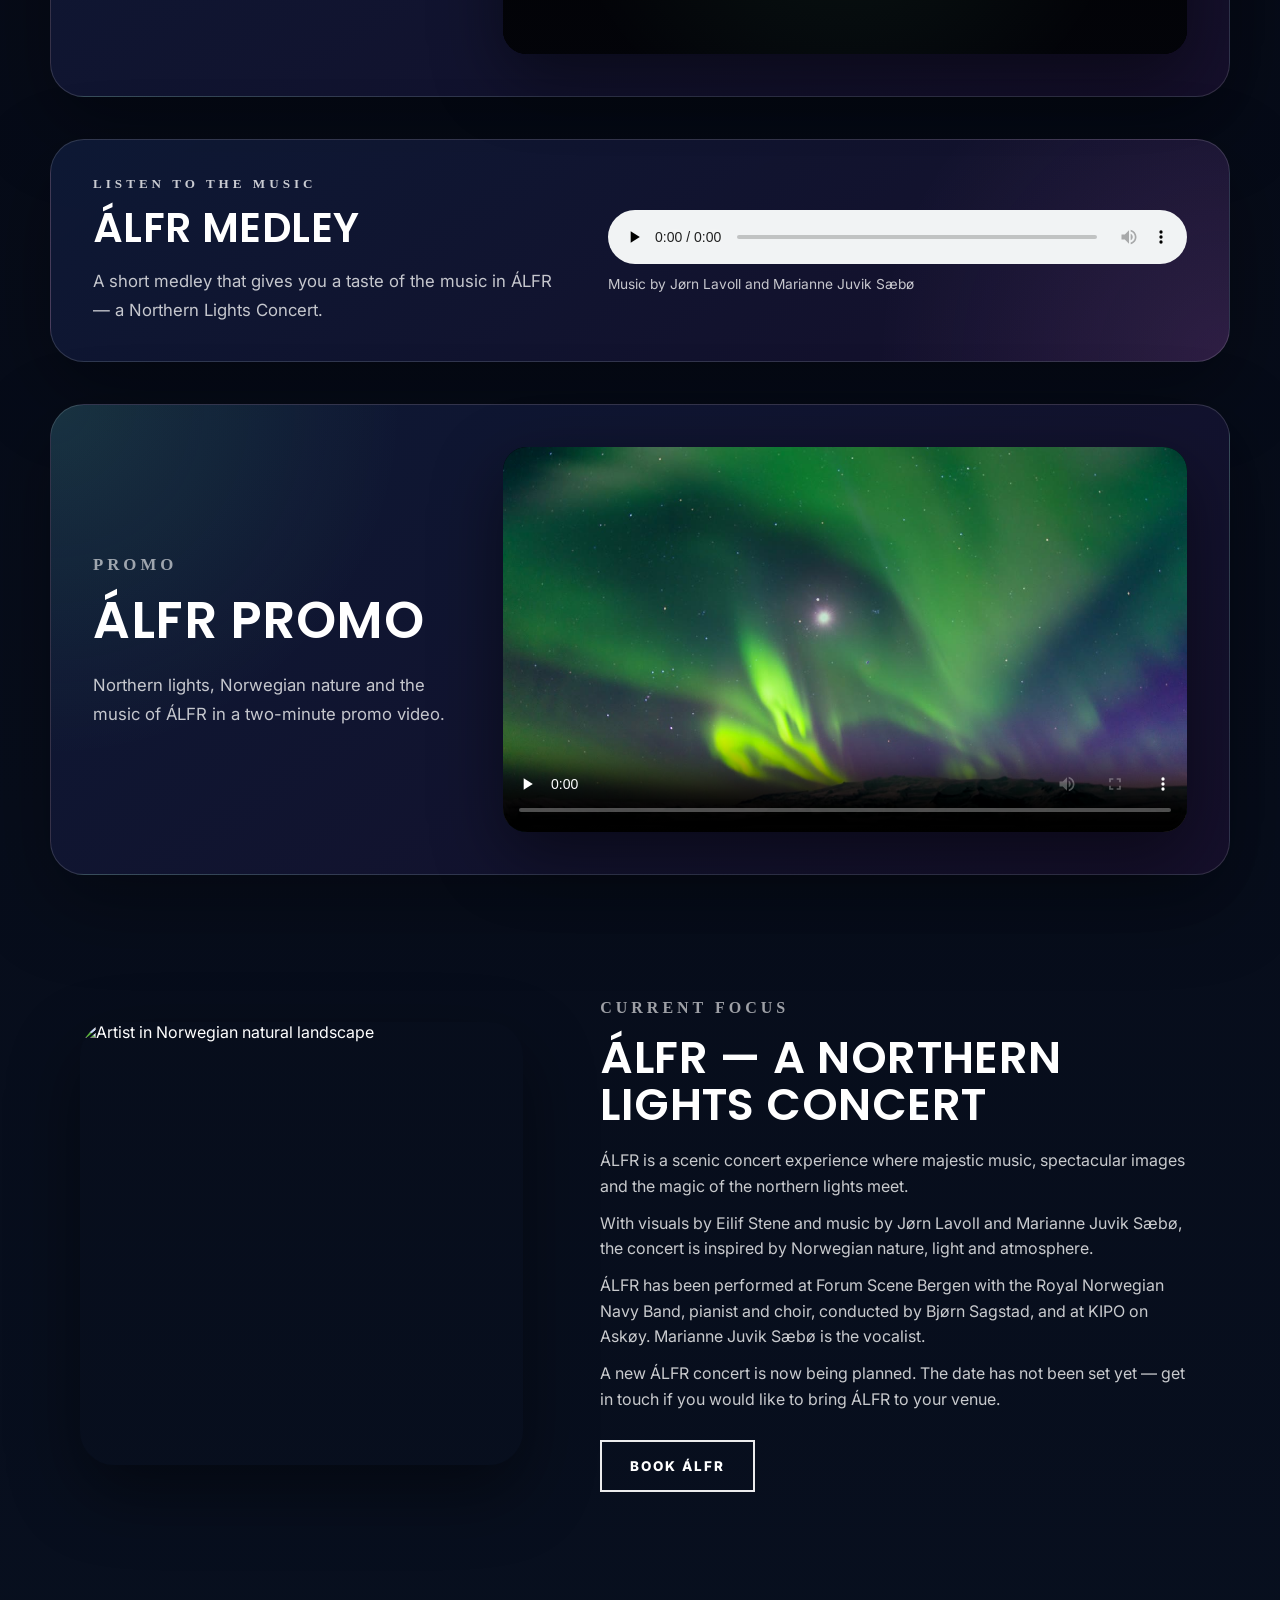
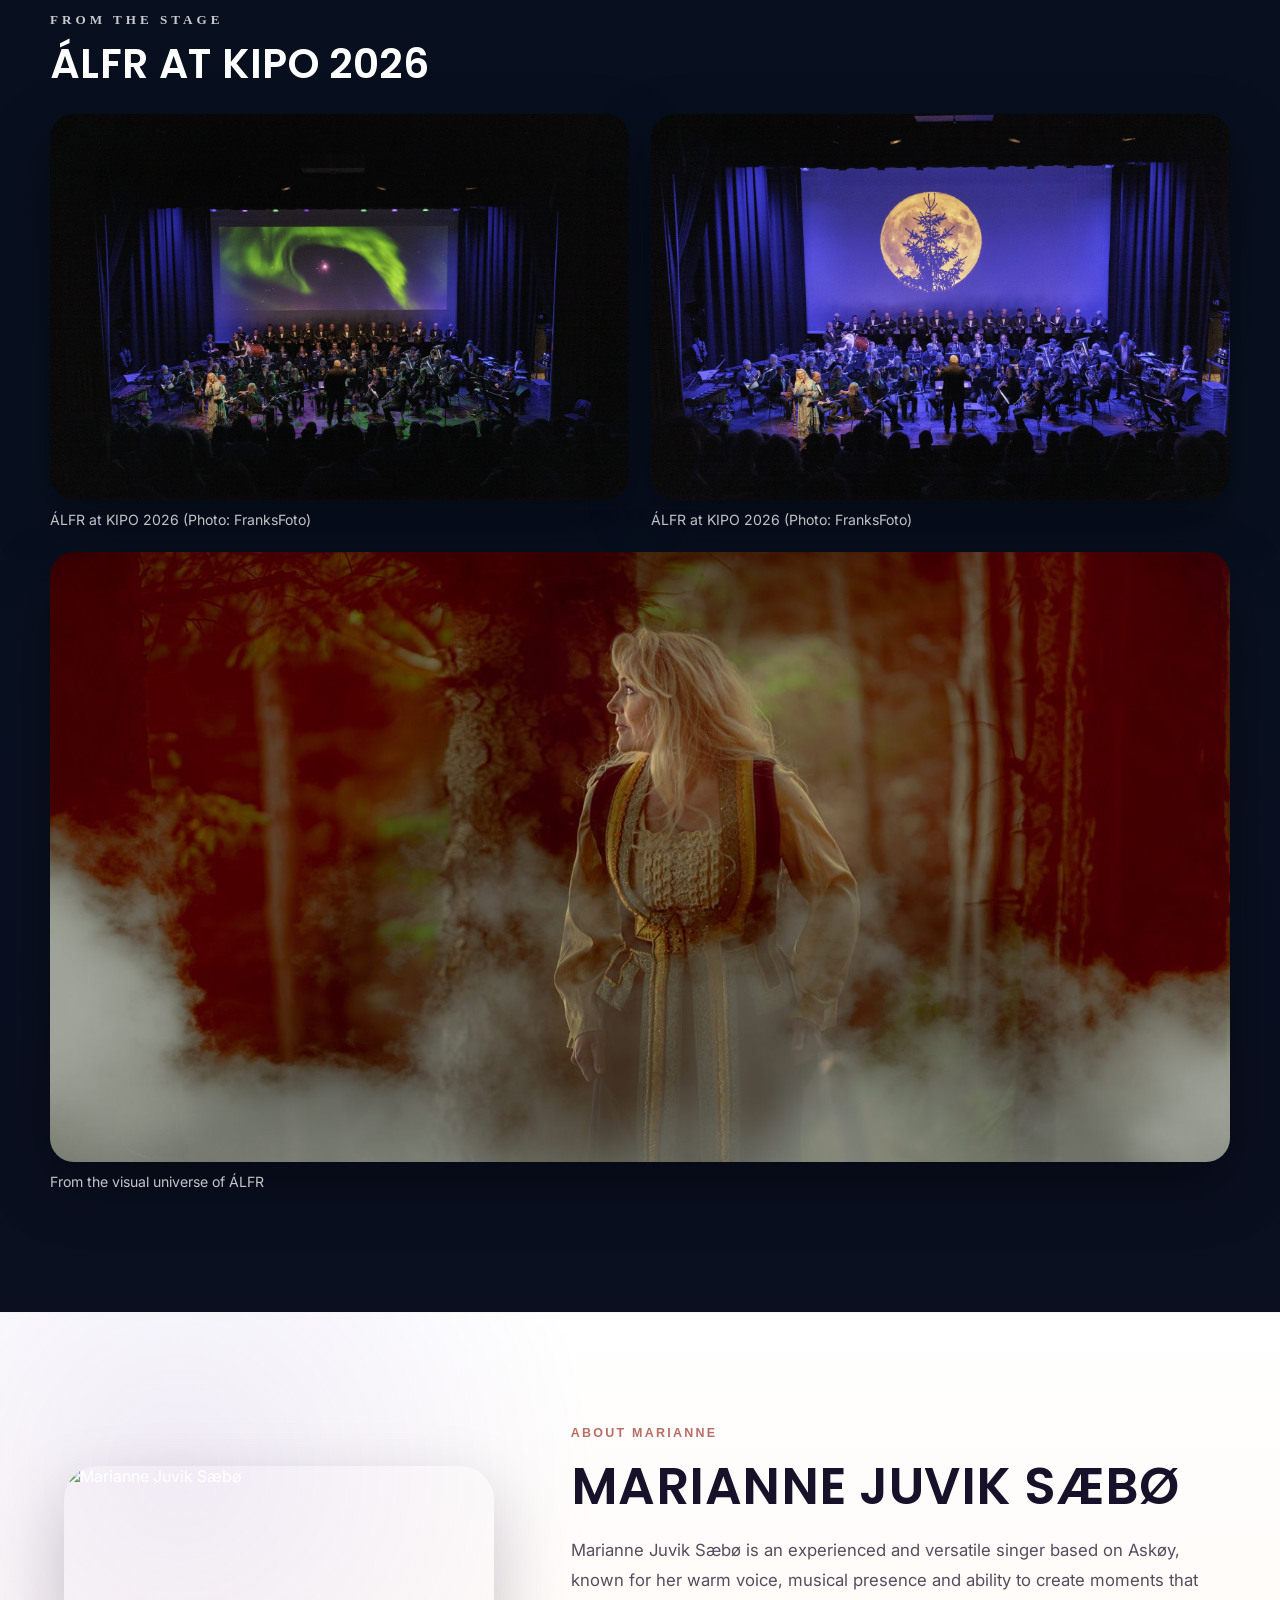
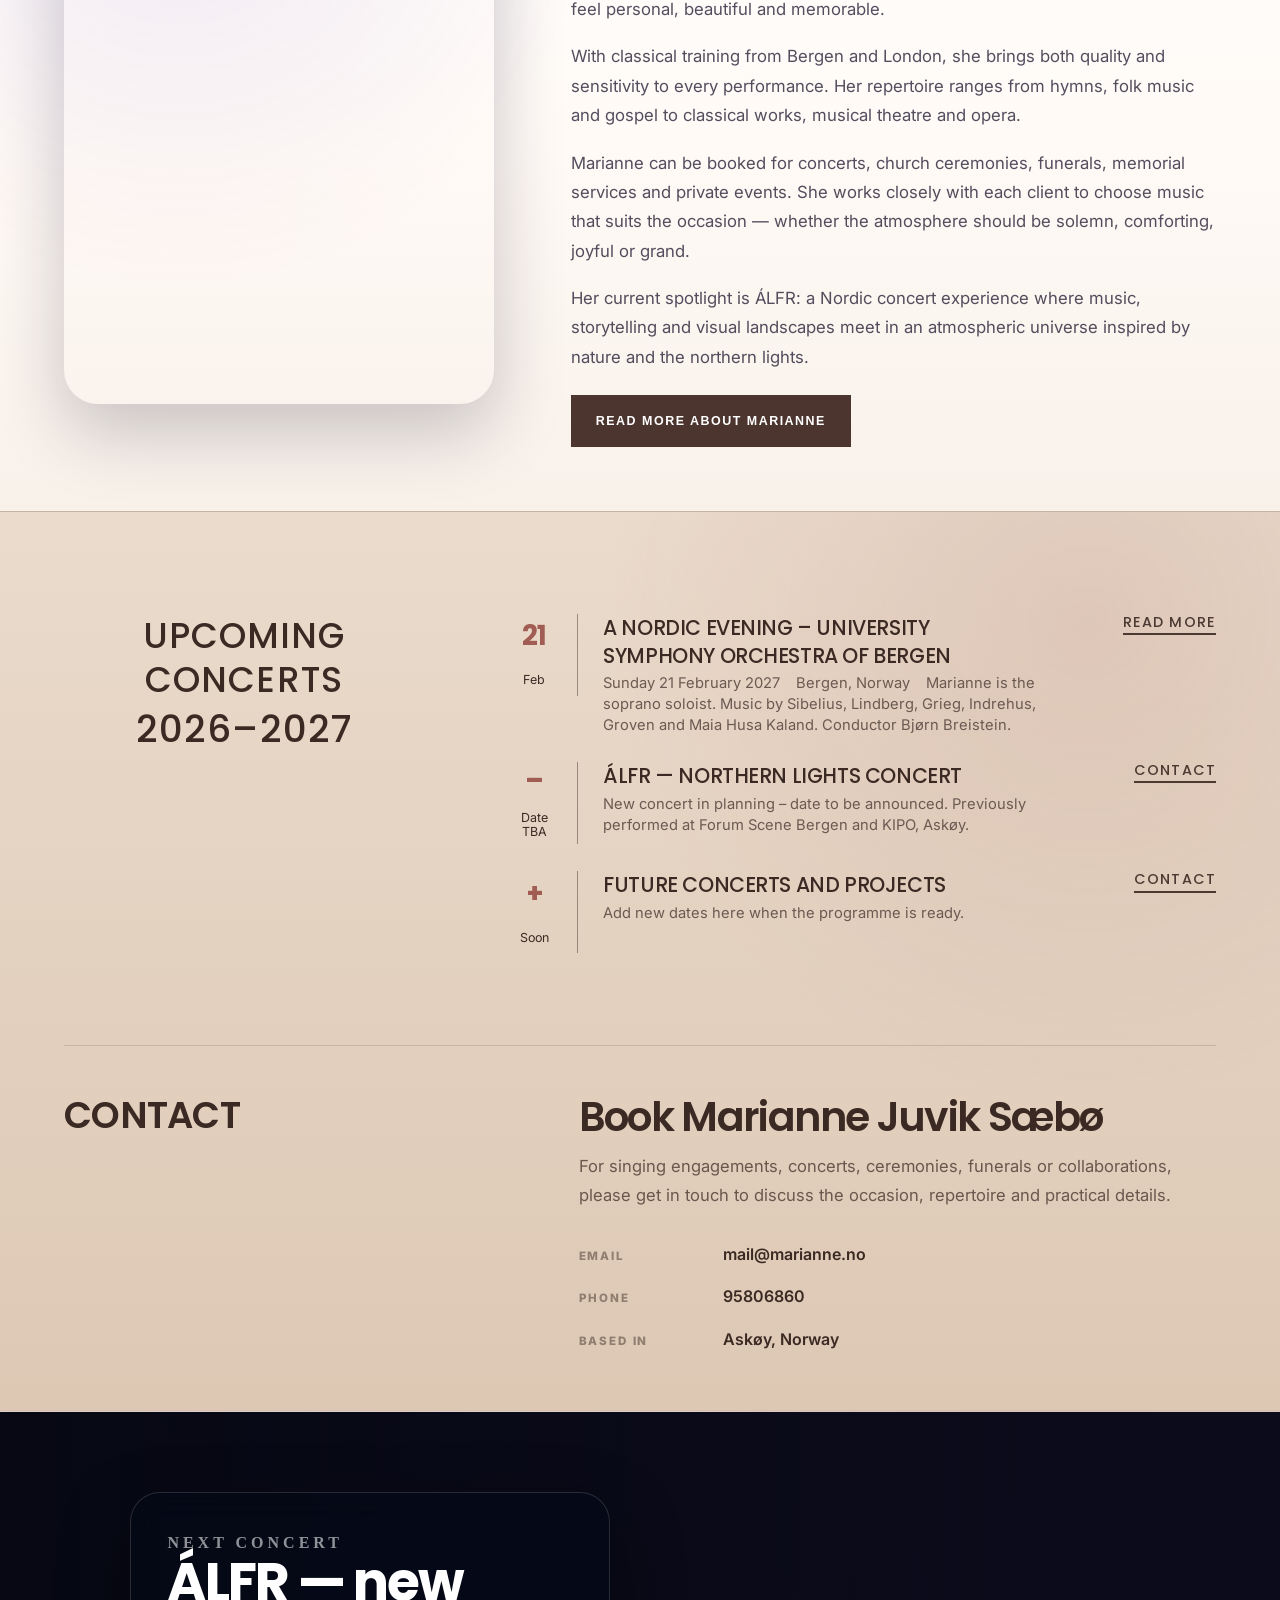
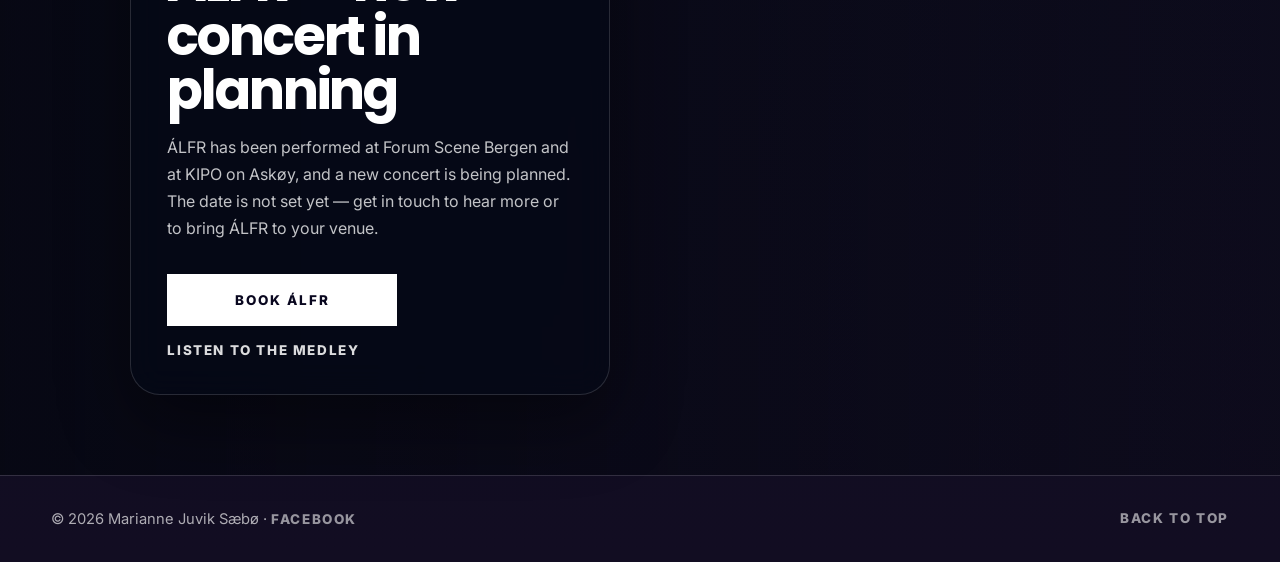
==== commit 5d893a88: "ÁLFR: mykere overgang fra bildet til den mørke bakgrunnen Co-Authored-By: Claude Opus 5.5 <noreply@a" ====
--- a/alfr.html
+++ b/alfr.html
@@ -36,7 +36,7 @@
     href="https://fonts.googleapis.com/css2?family=Caesar+Dressing&family=Cormorant+Garamond:wght@500;600;700&family=Inter:wght@400;500;600;700;800&family=Oswald:wght@400;500&family=Poppins:wght@400;500;600;700;800&display=swap"
     rel="stylesheet"
   />
-  <link rel="stylesheet" href="style.css?v=20261017i" />
+  <link rel="stylesheet" href="style.css?v=20261017j" />
 
   <style>
     .mobile-index-logo {
--- a/style.css
+++ b/style.css
@@ -1521,7 +1521,7 @@
 @media (max-width: 900px) {
 .hero::before {
 background:
-linear-gradient(to bottom, rgba(5, 7, 17, 0.02) 0%, rgba(5, 7, 17, 0) 50%, rgba(5, 7, 17, 0.75) 85%, #050711 100%),
+linear-gradient(to bottom, rgba(5, 7, 17, 0.02) 0%, rgba(5, 7, 17, 0) 45%, rgba(5, 7, 17, 0.8) 76%, #050711 92%),
 var(--hero-img);
 background-size: cover;
 background-position: 68% top;
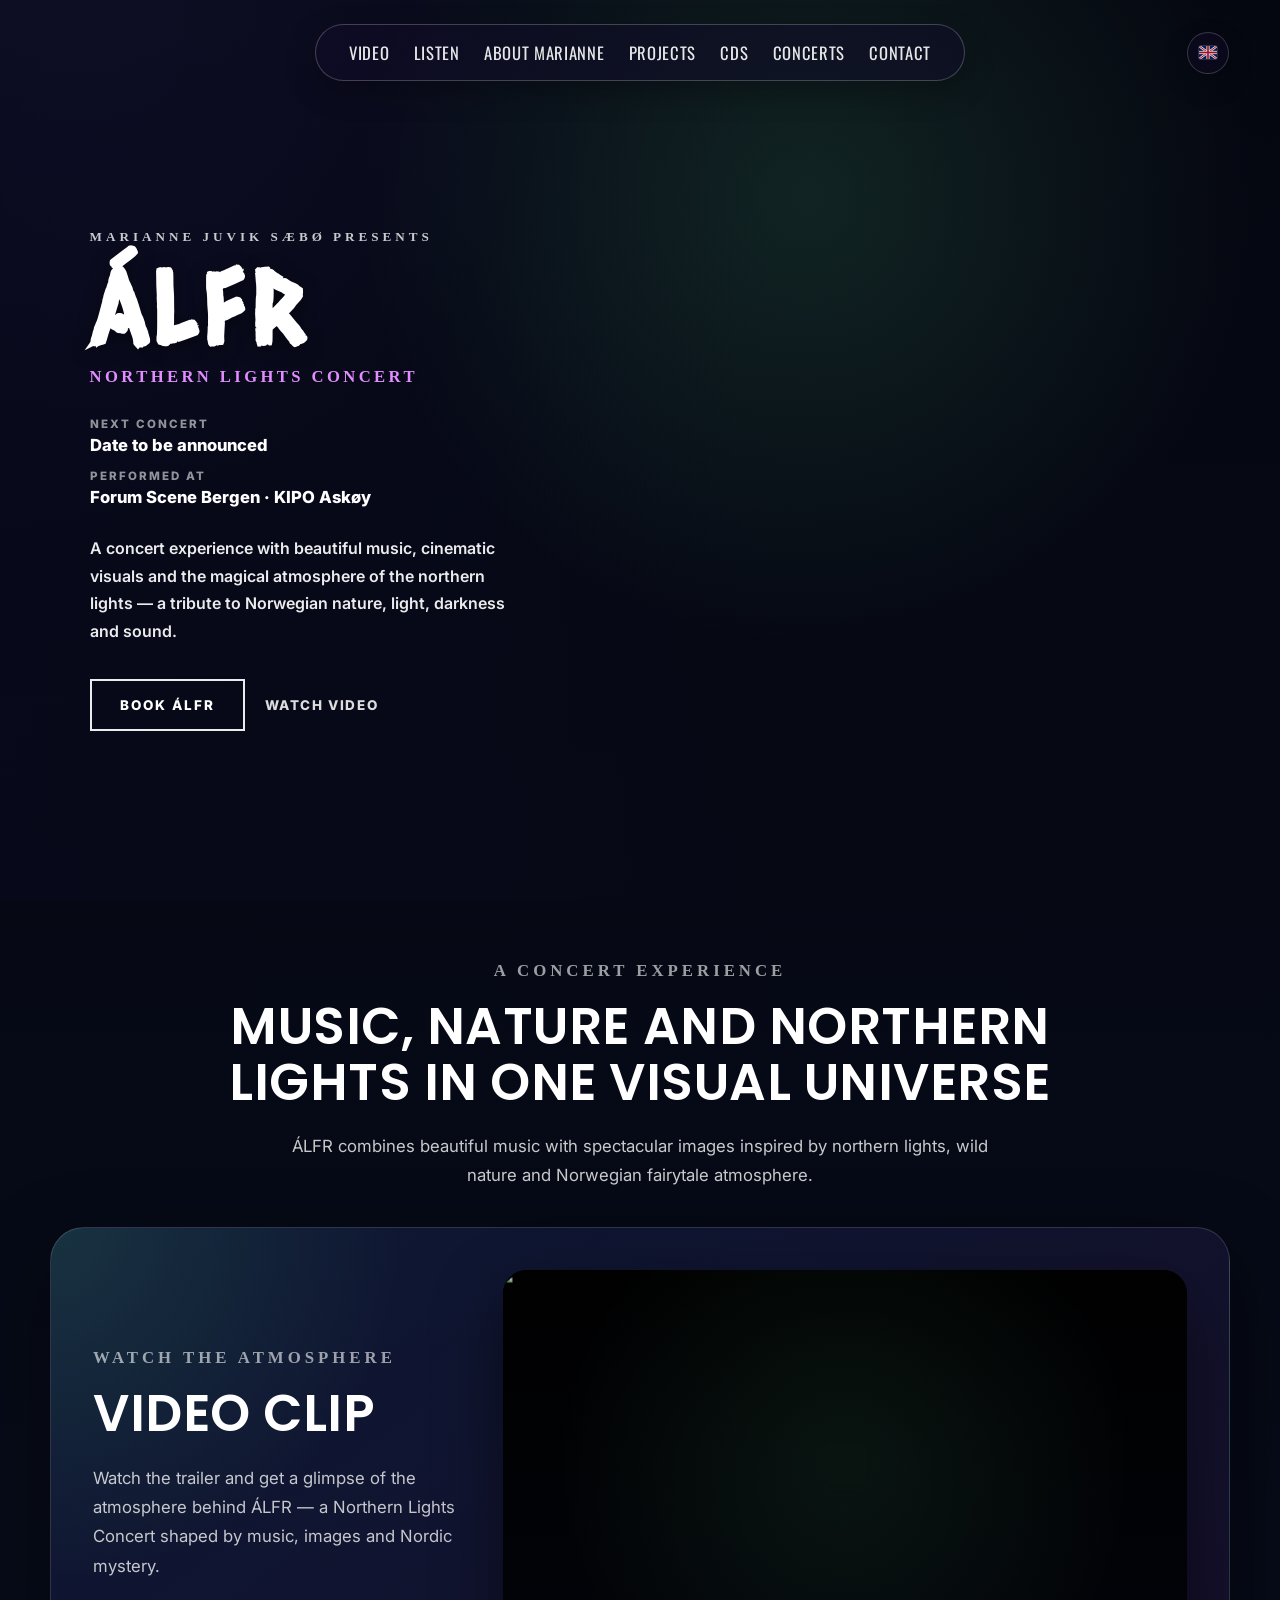
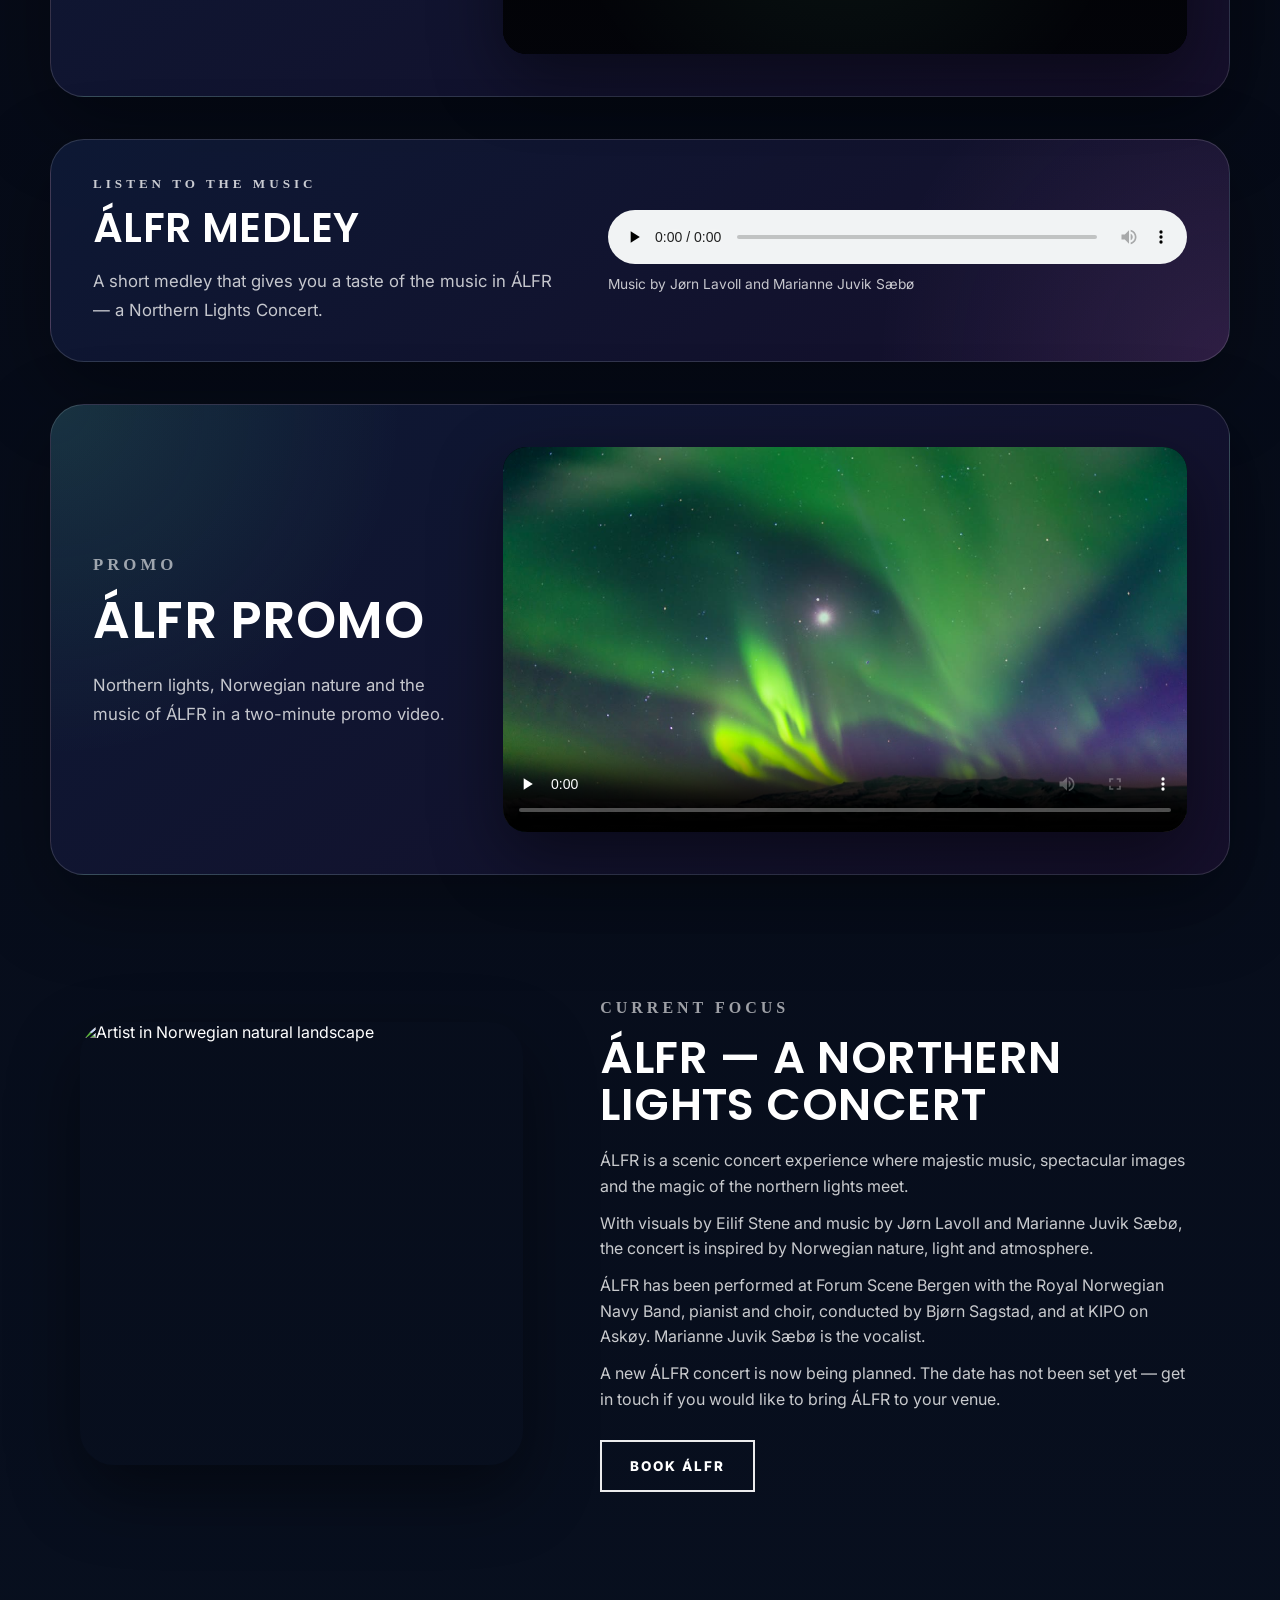
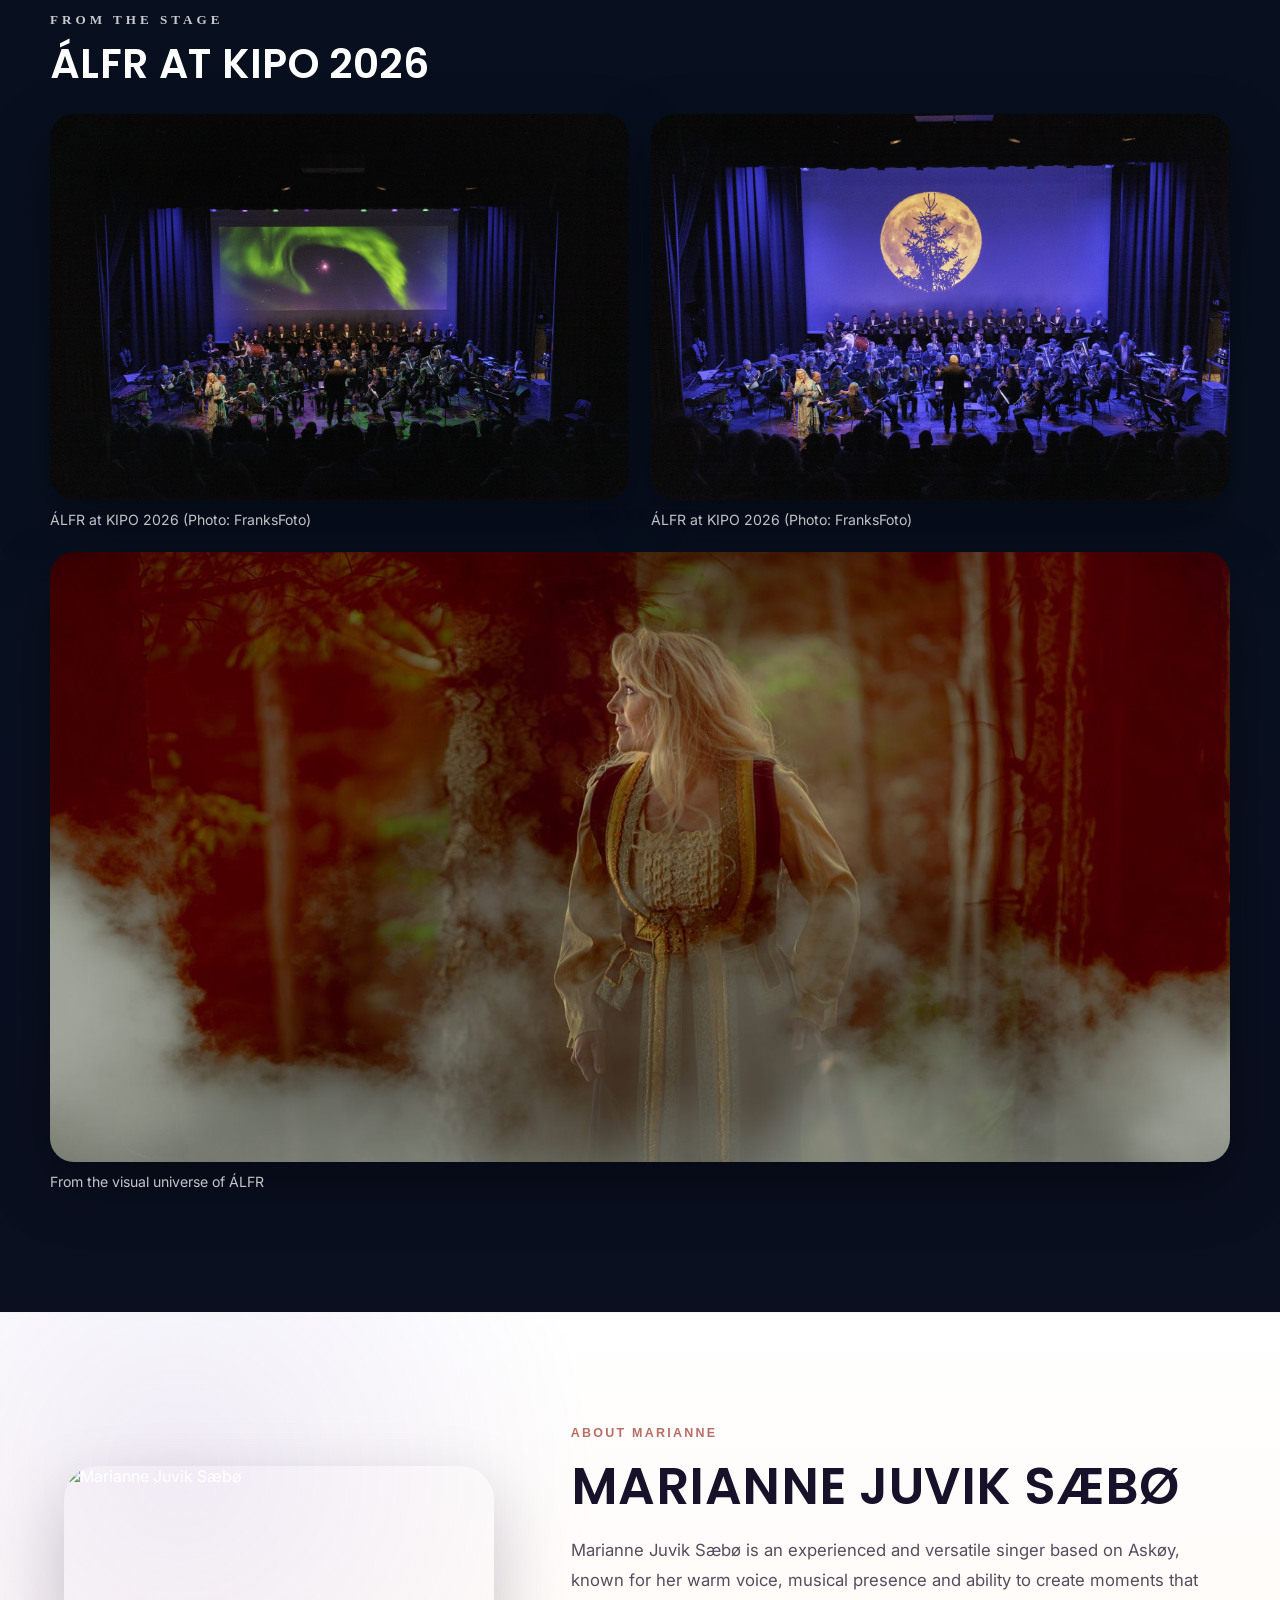
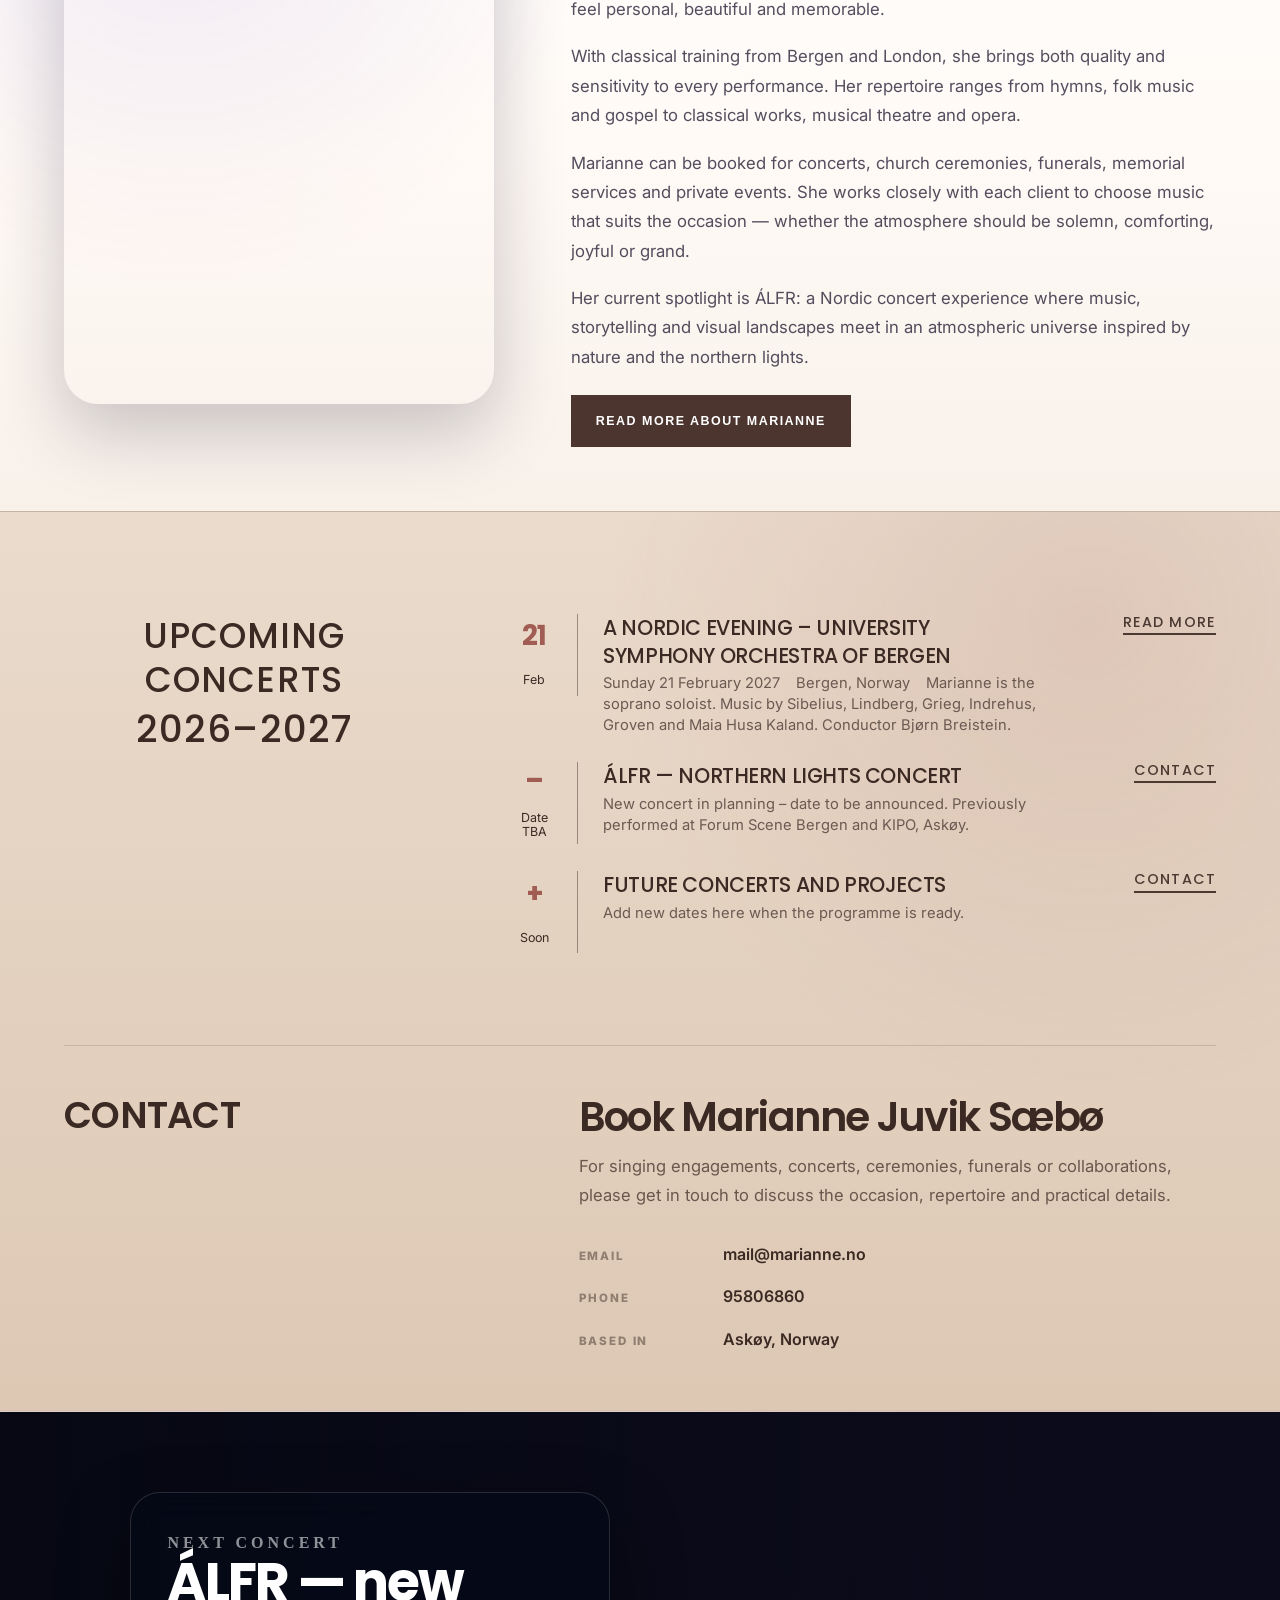
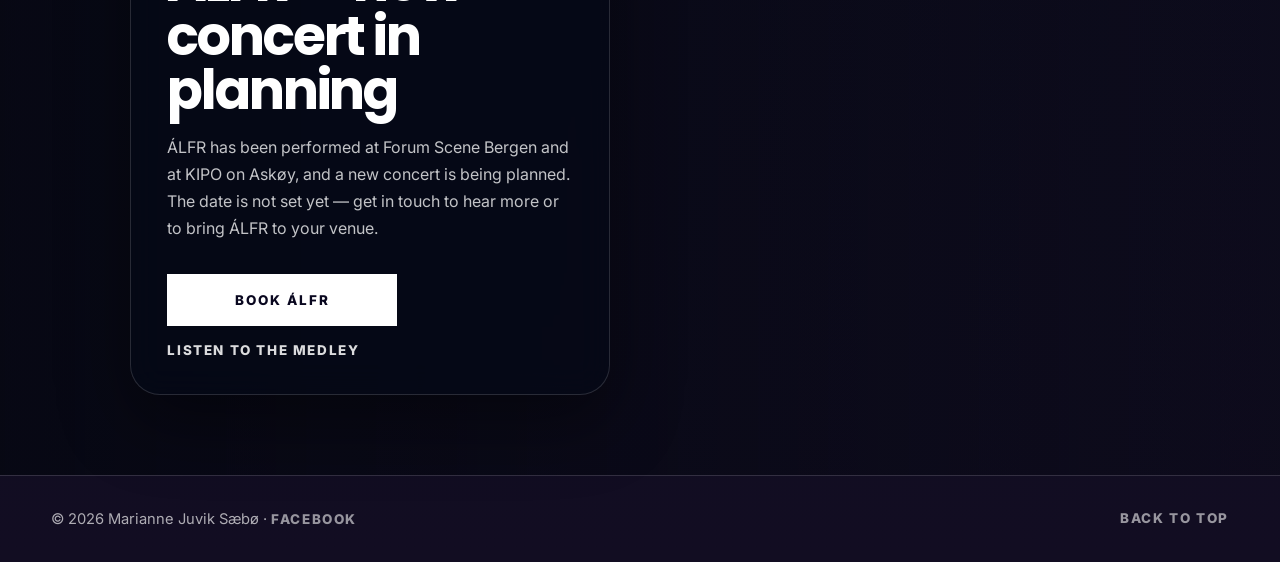
==== commit af82d373: "ÁLFR: fjern tynn strek der bildet slutter Co-Authored-By: Claude Opus 5.5 <noreply@anthropic.com>" ====
--- a/alfr.html
+++ b/alfr.html
@@ -36,7 +36,7 @@
     href="https://fonts.googleapis.com/css2?family=Caesar+Dressing&family=Cormorant+Garamond:wght@500;600;700&family=Inter:wght@400;500;600;700;800&family=Oswald:wght@400;500&family=Poppins:wght@400;500;600;700;800&display=swap"
     rel="stylesheet"
   />
-  <link rel="stylesheet" href="style.css?v=20261017j" />
+  <link rel="stylesheet" href="style.css?v=20261017k" />
 
   <style>
     .mobile-index-logo {
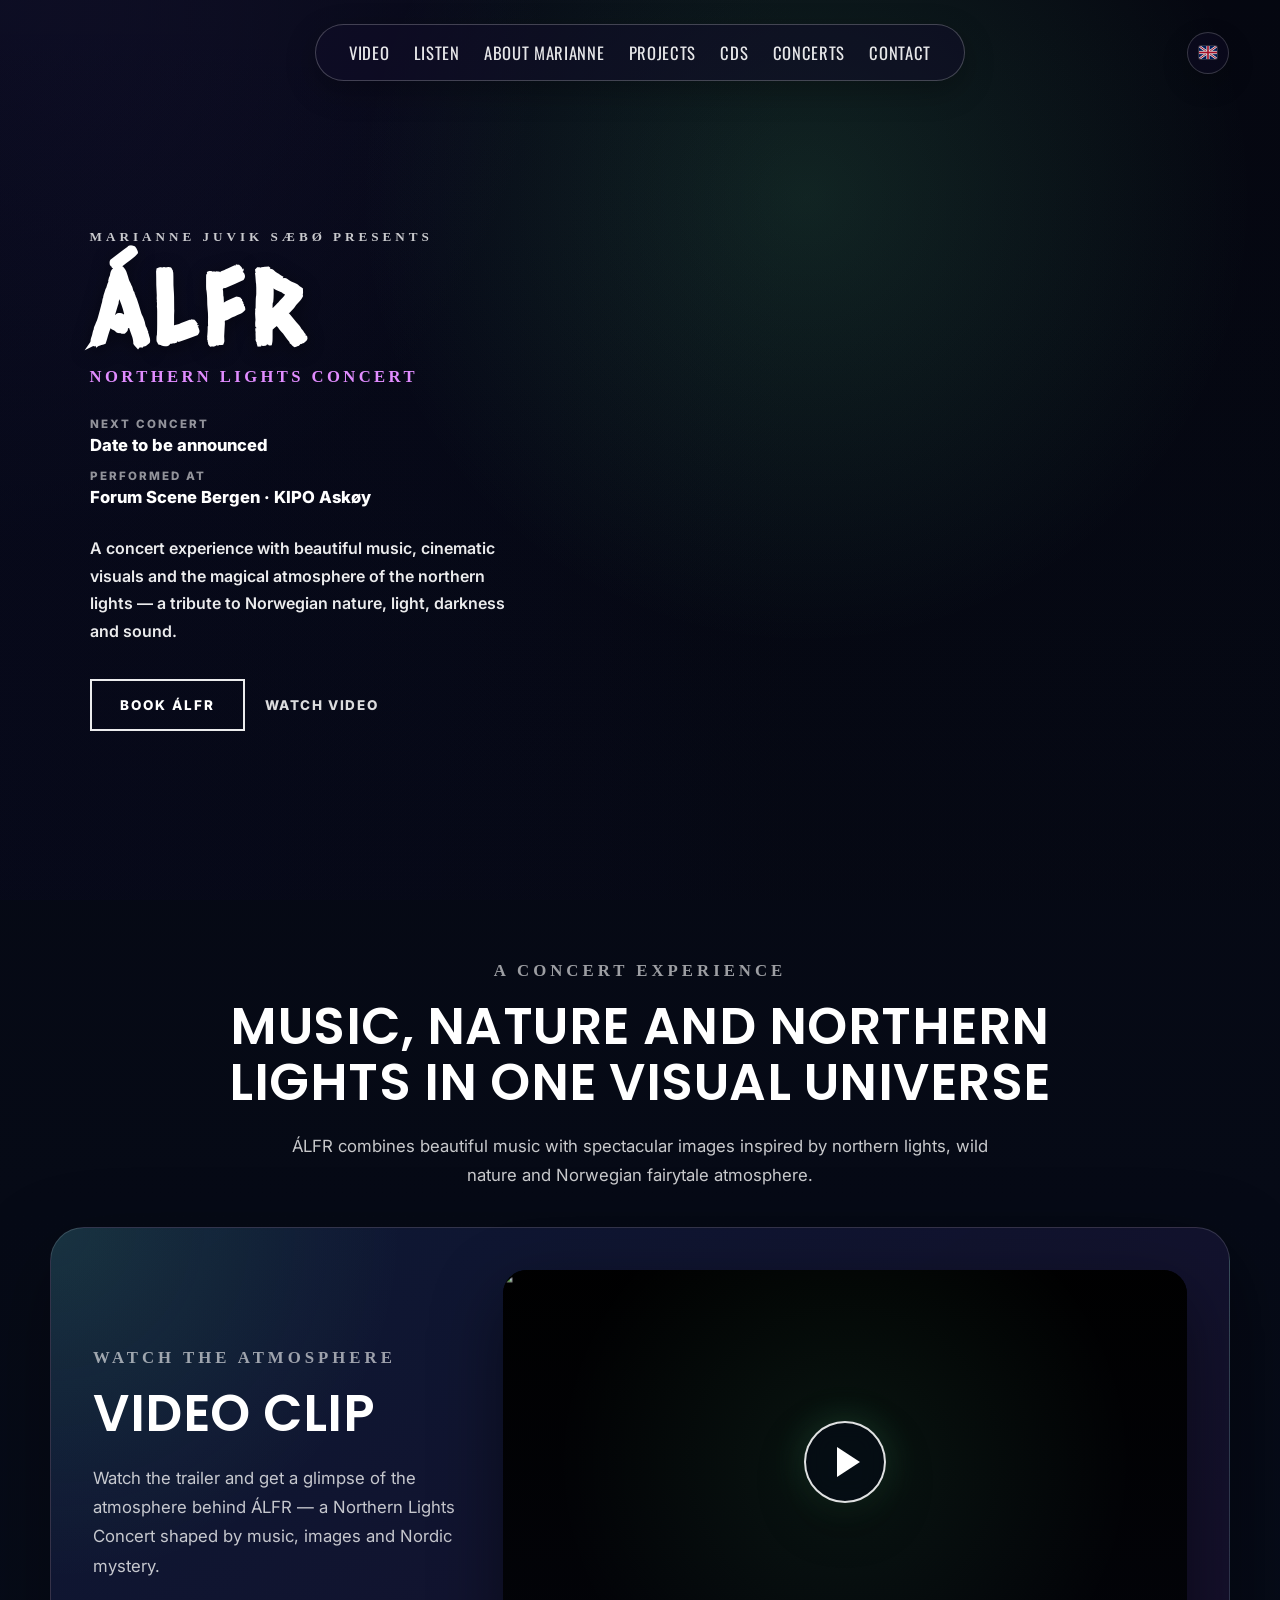
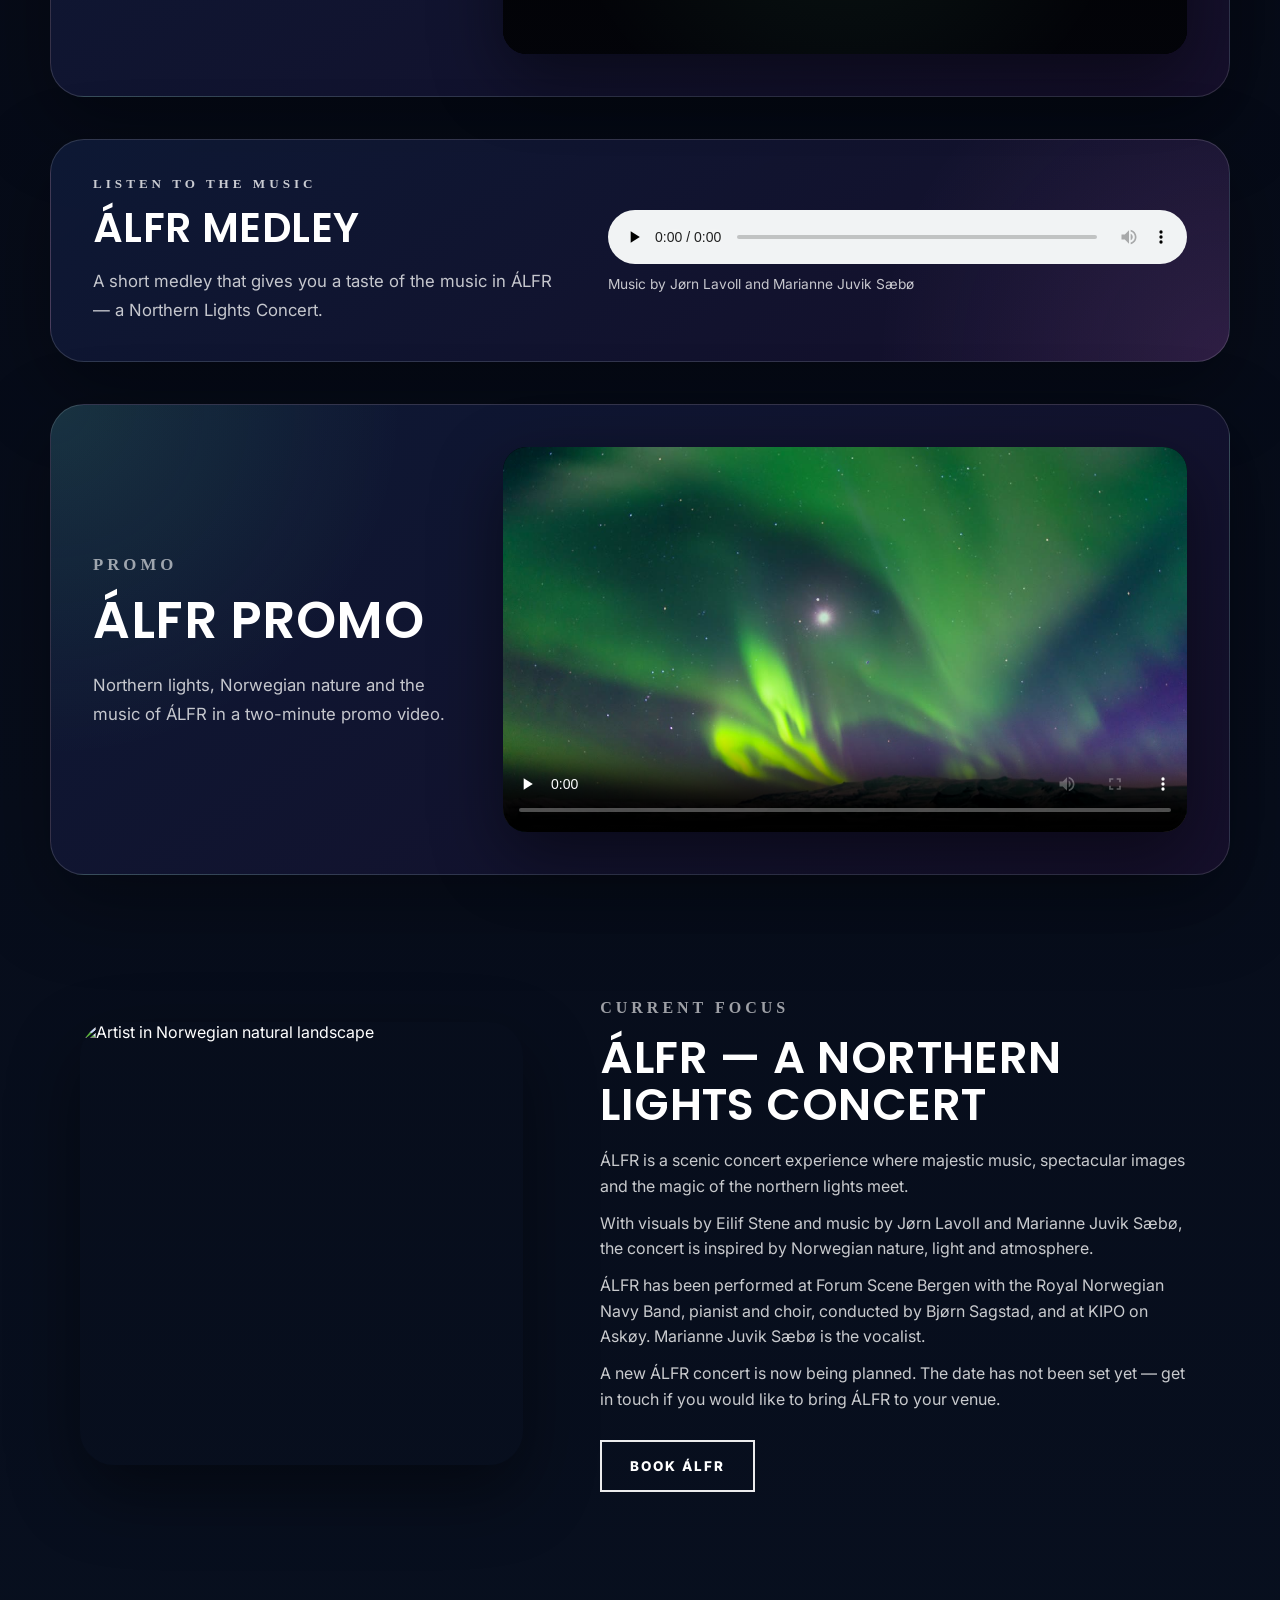
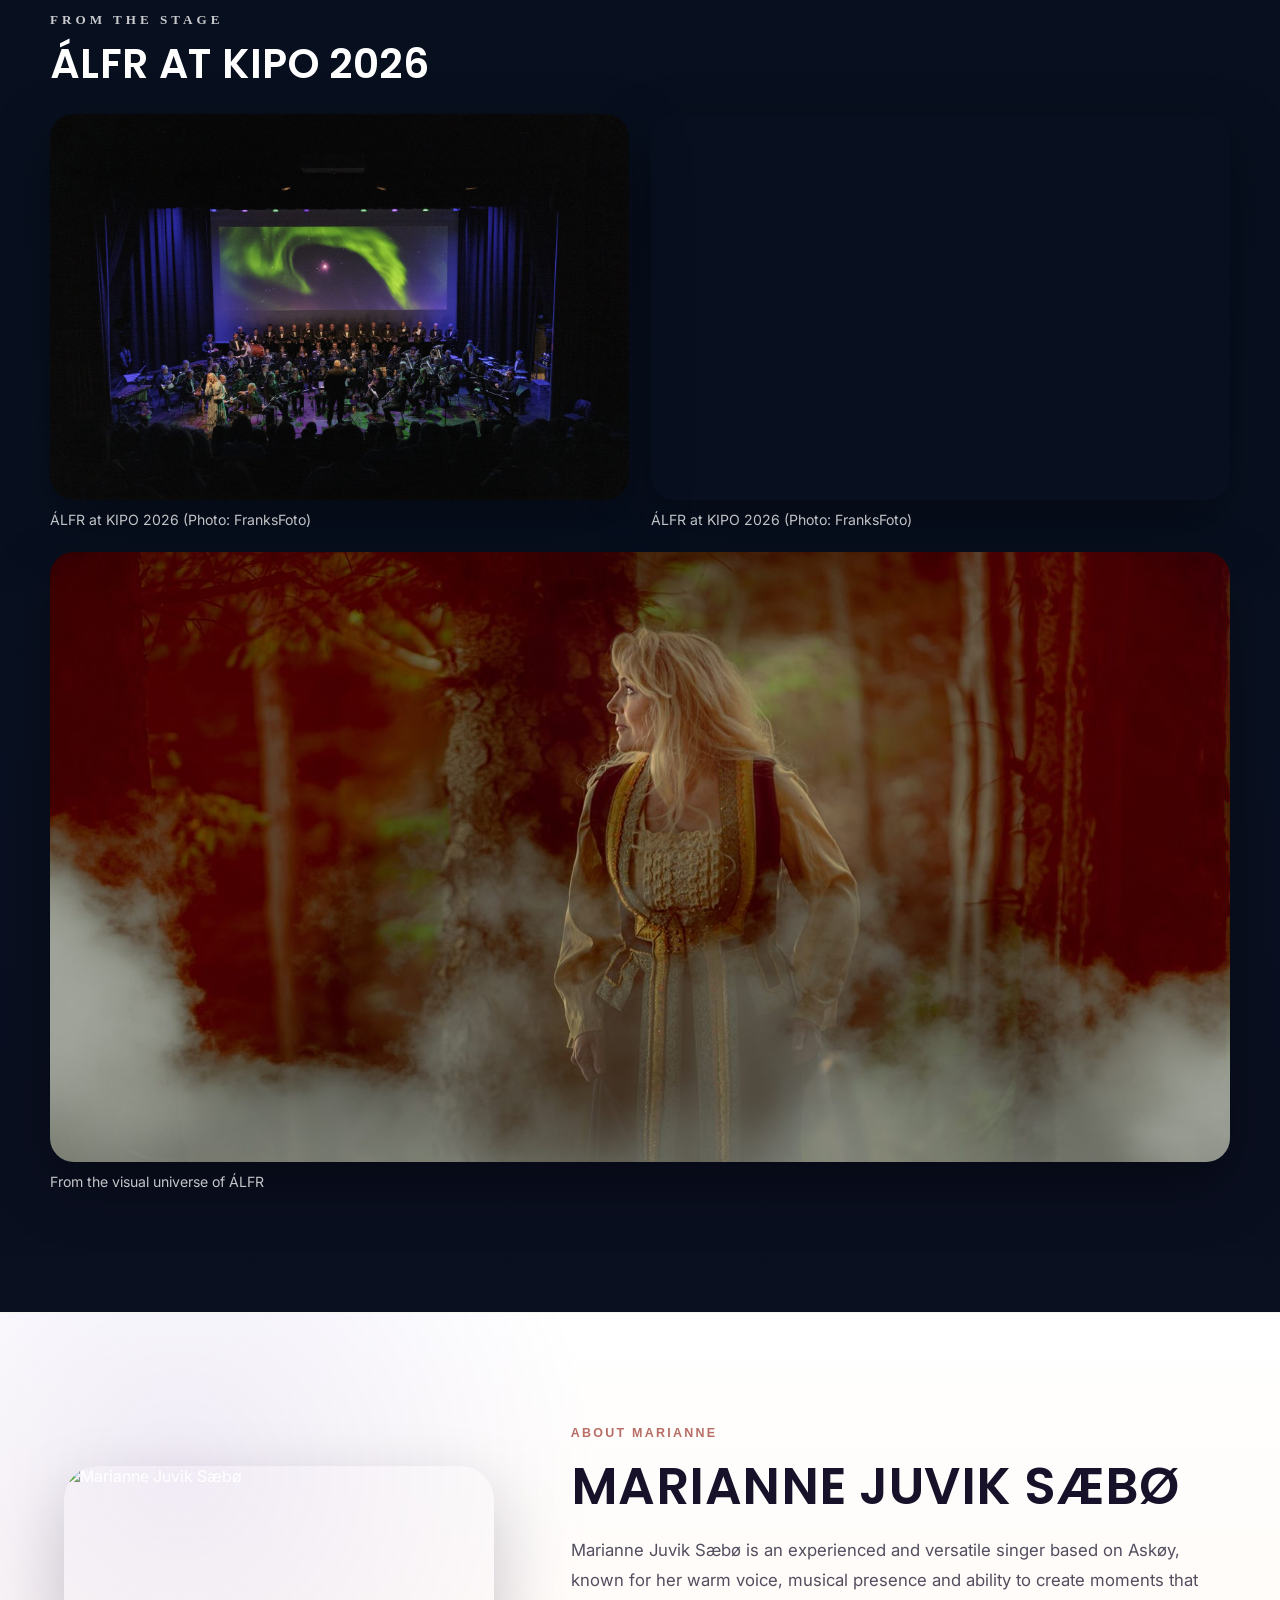
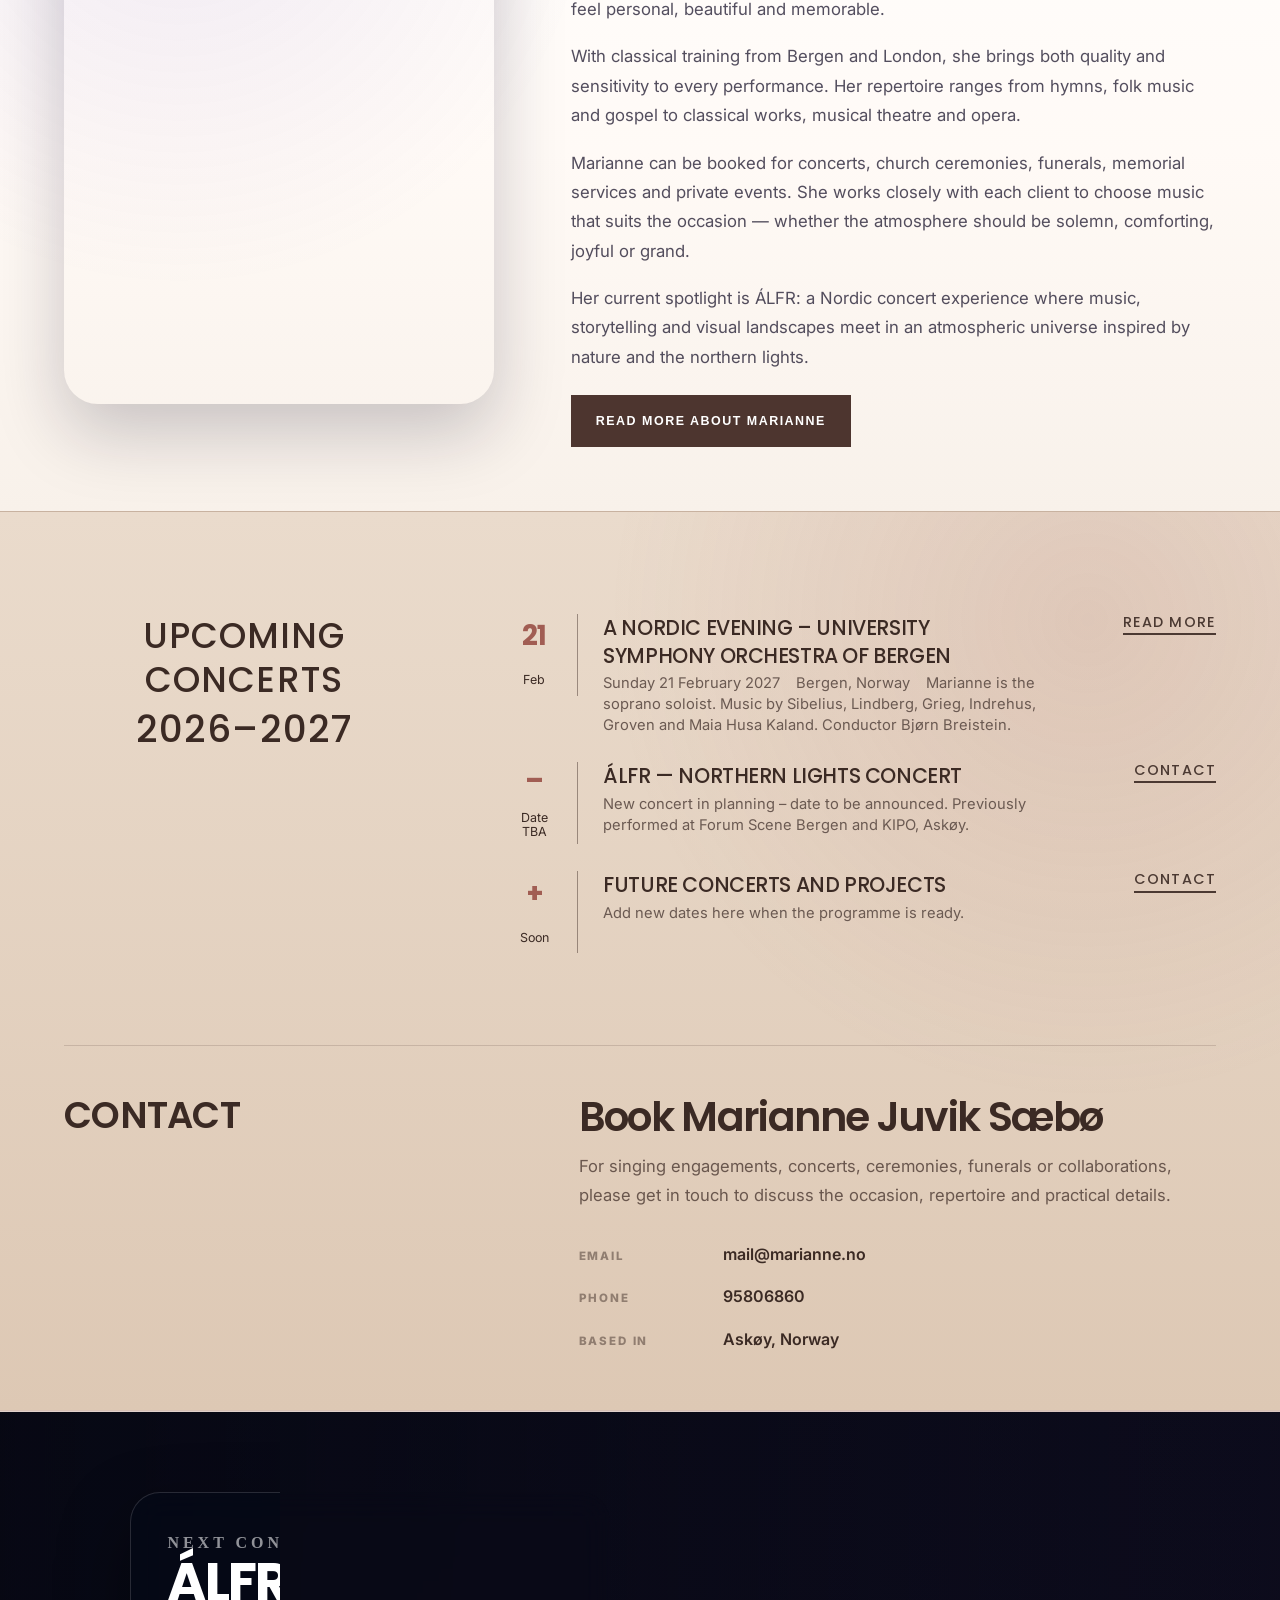
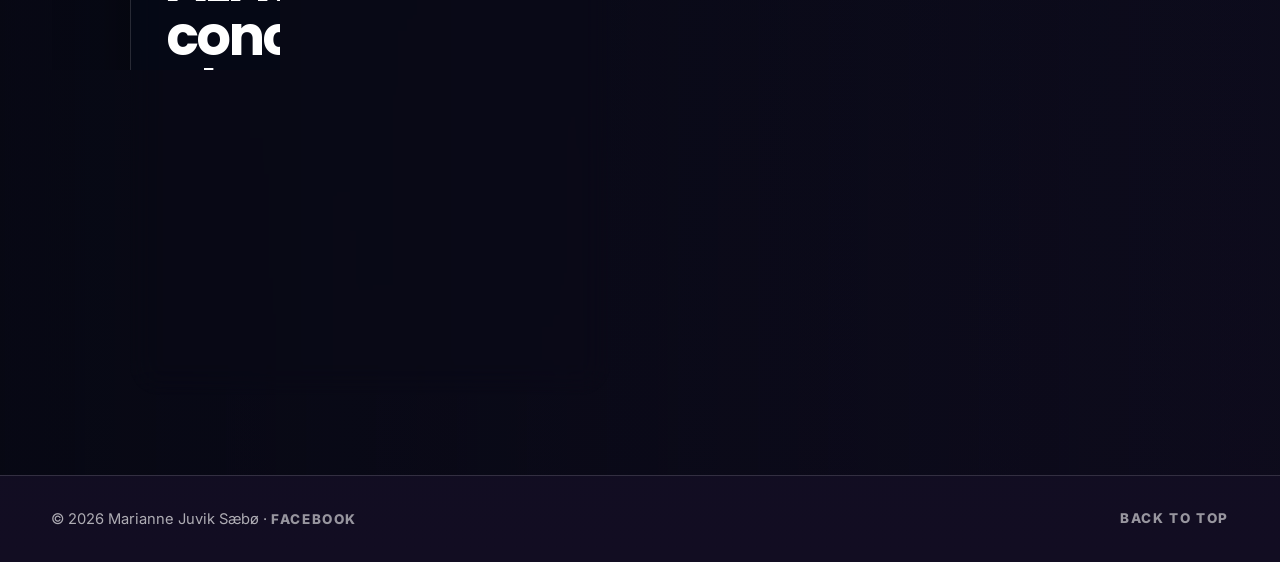
==== commit c517b860: "ÁLFR: nytt versjonsnummer på stilfila Co-Authored-By: Claude Opus 5.5 <noreply@anthropic.com>" ====
--- a/alfr.html
+++ b/alfr.html
@@ -36,7 +36,7 @@
     href="https://fonts.googleapis.com/css2?family=Caesar+Dressing&family=Cormorant+Garamond:wght@500;600;700&family=Inter:wght@400;500;600;700;800&family=Oswald:wght@400;500&family=Poppins:wght@400;500;600;700;800&display=swap"
     rel="stylesheet"
   />
-  <link rel="stylesheet" href="style.css?v=20261017k" />
+  <link rel="stylesheet" href="style.css?v=20261017l" />
 
   <style>
     .mobile-index-logo {
--- a/style.css
+++ b/style.css
@@ -1525,6 +1525,8 @@
 var(--hero-img);
 background-size: cover;
 background-position: 68% top;
+background-repeat: no-repeat;
+background-color: #050711;
 }
 
 .hero-panel {
